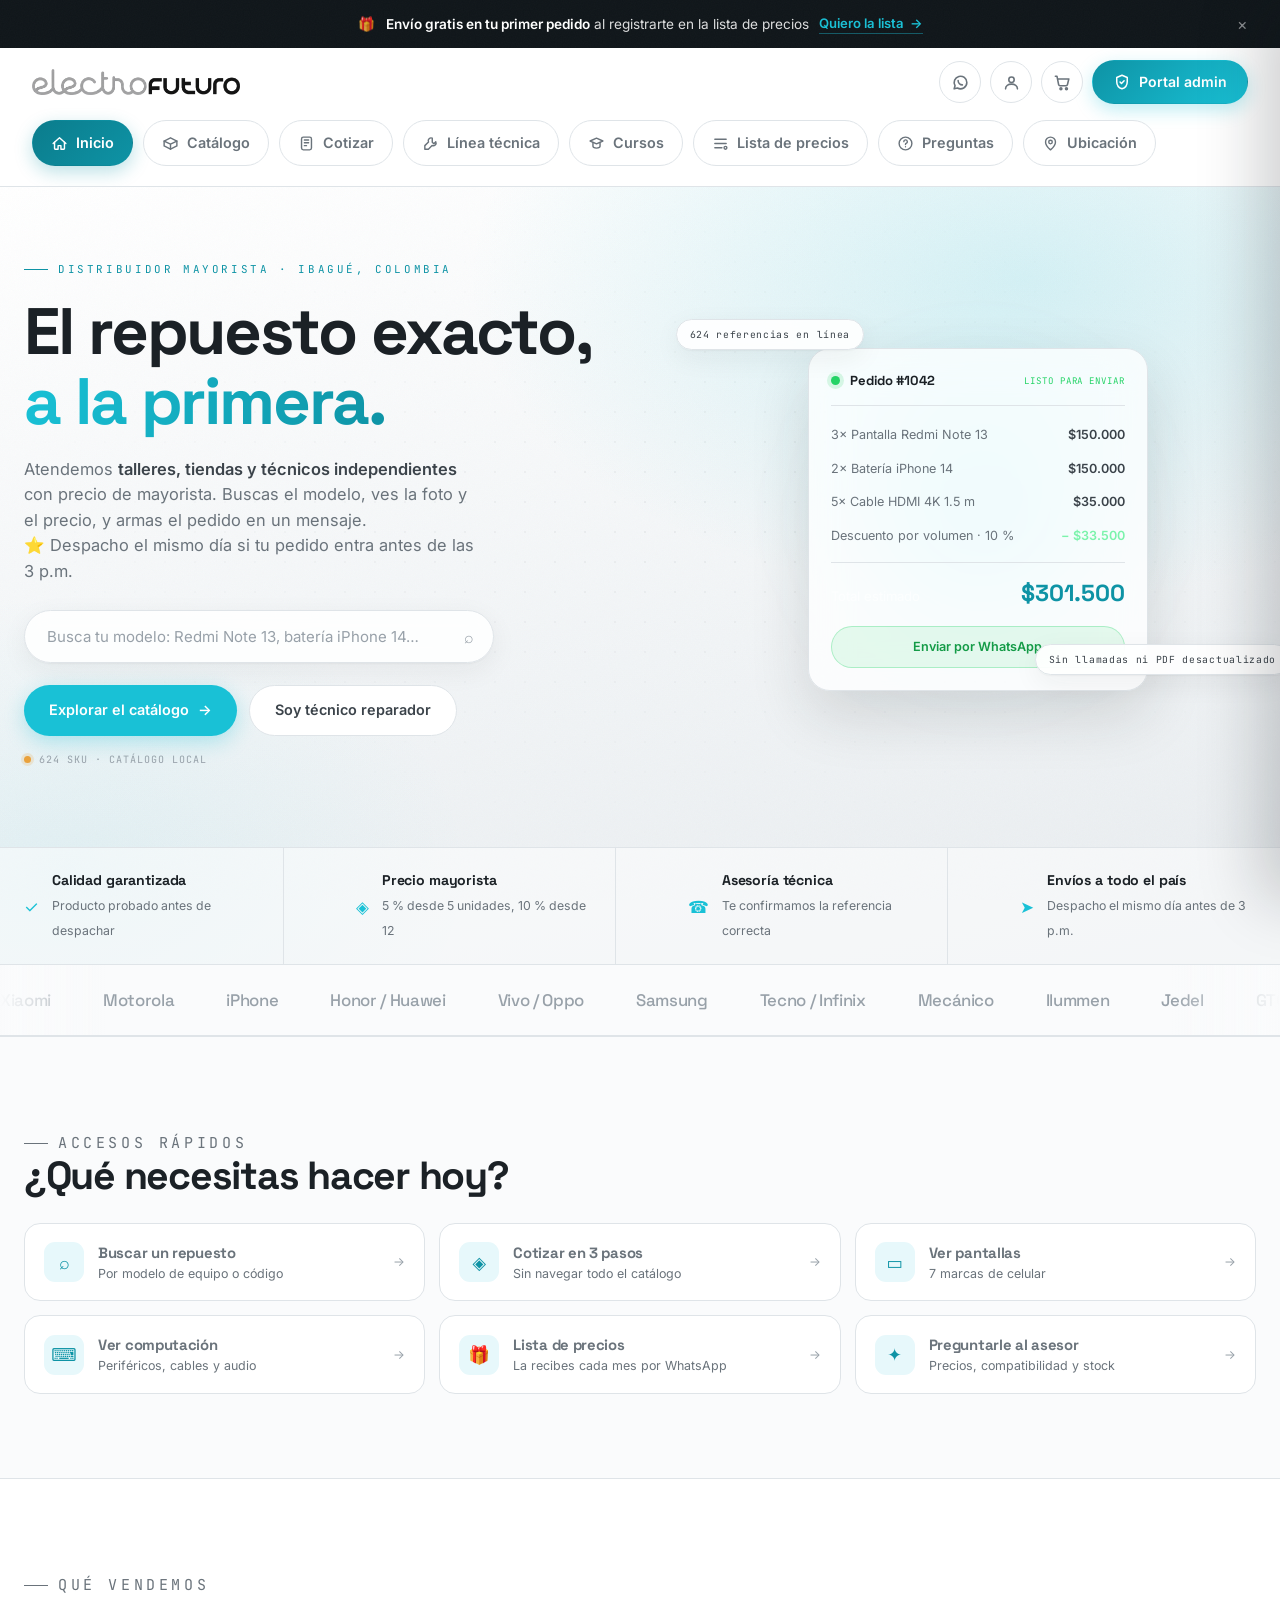
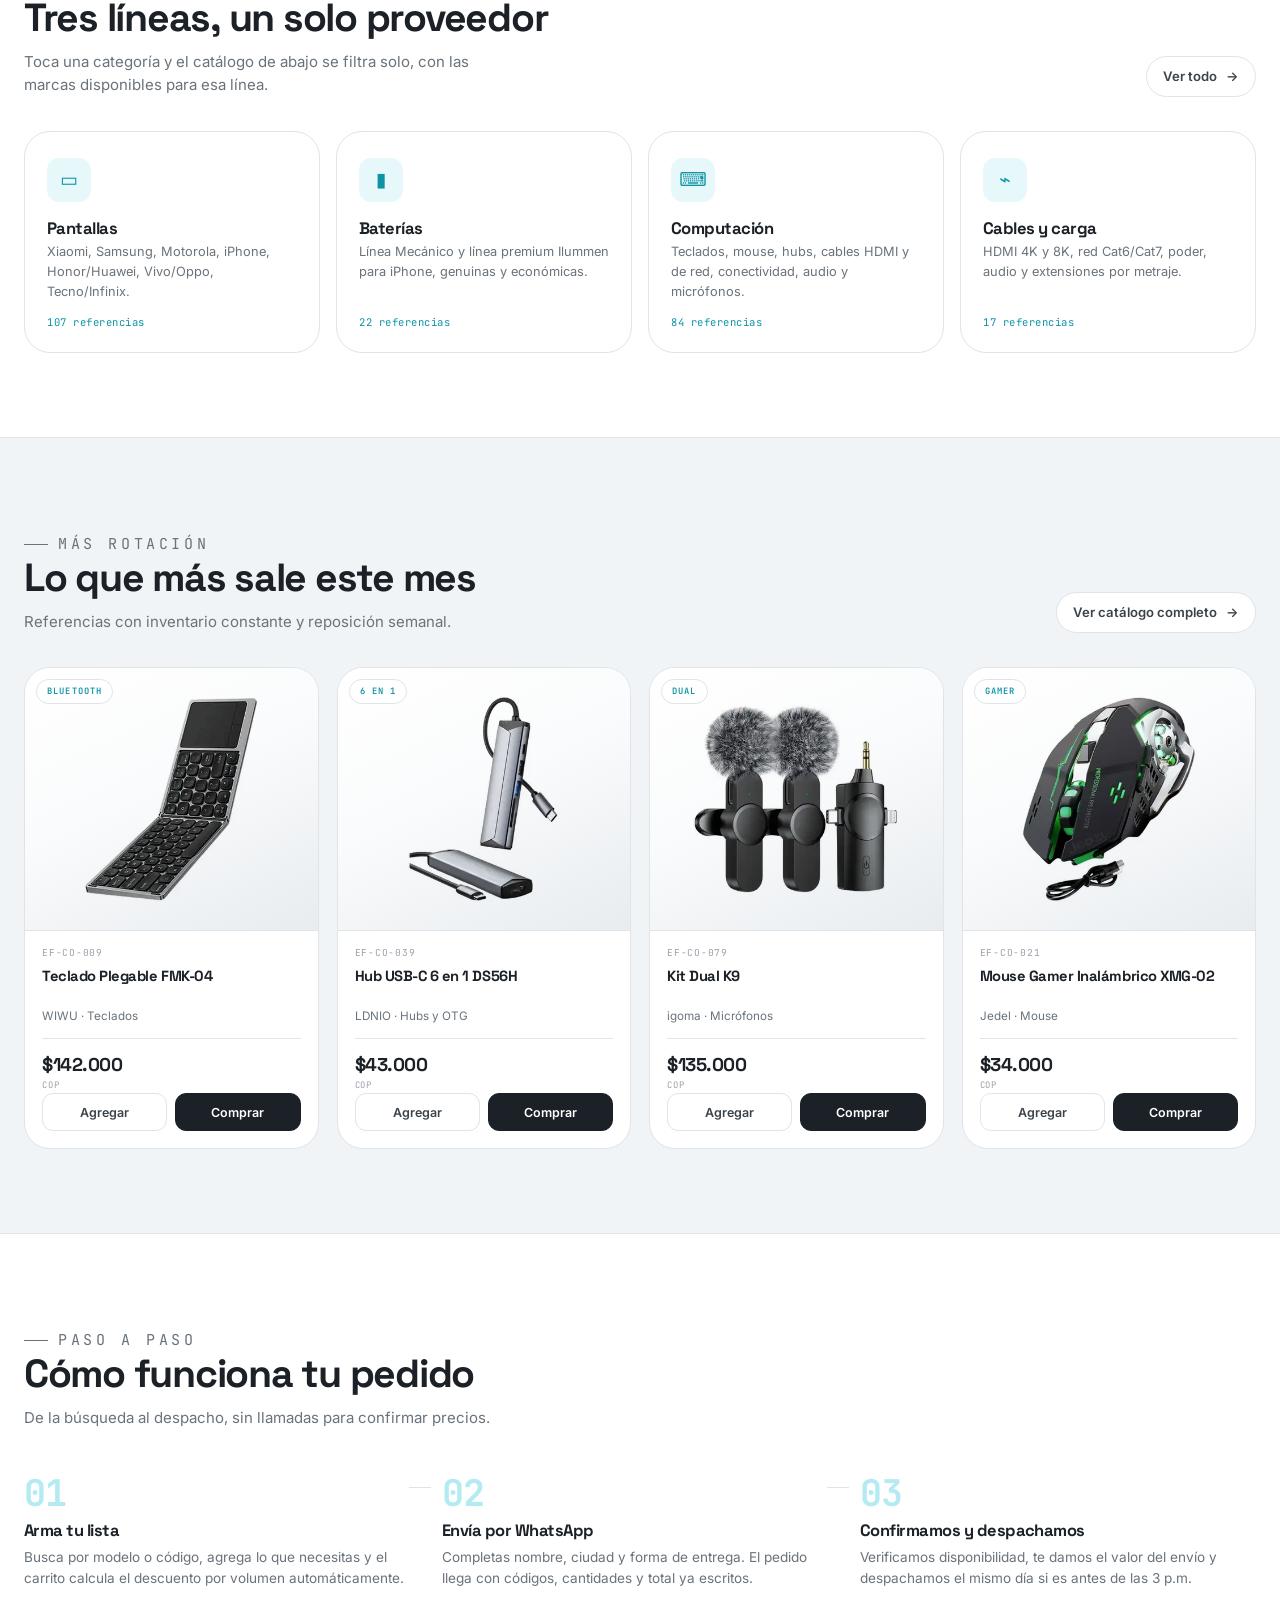
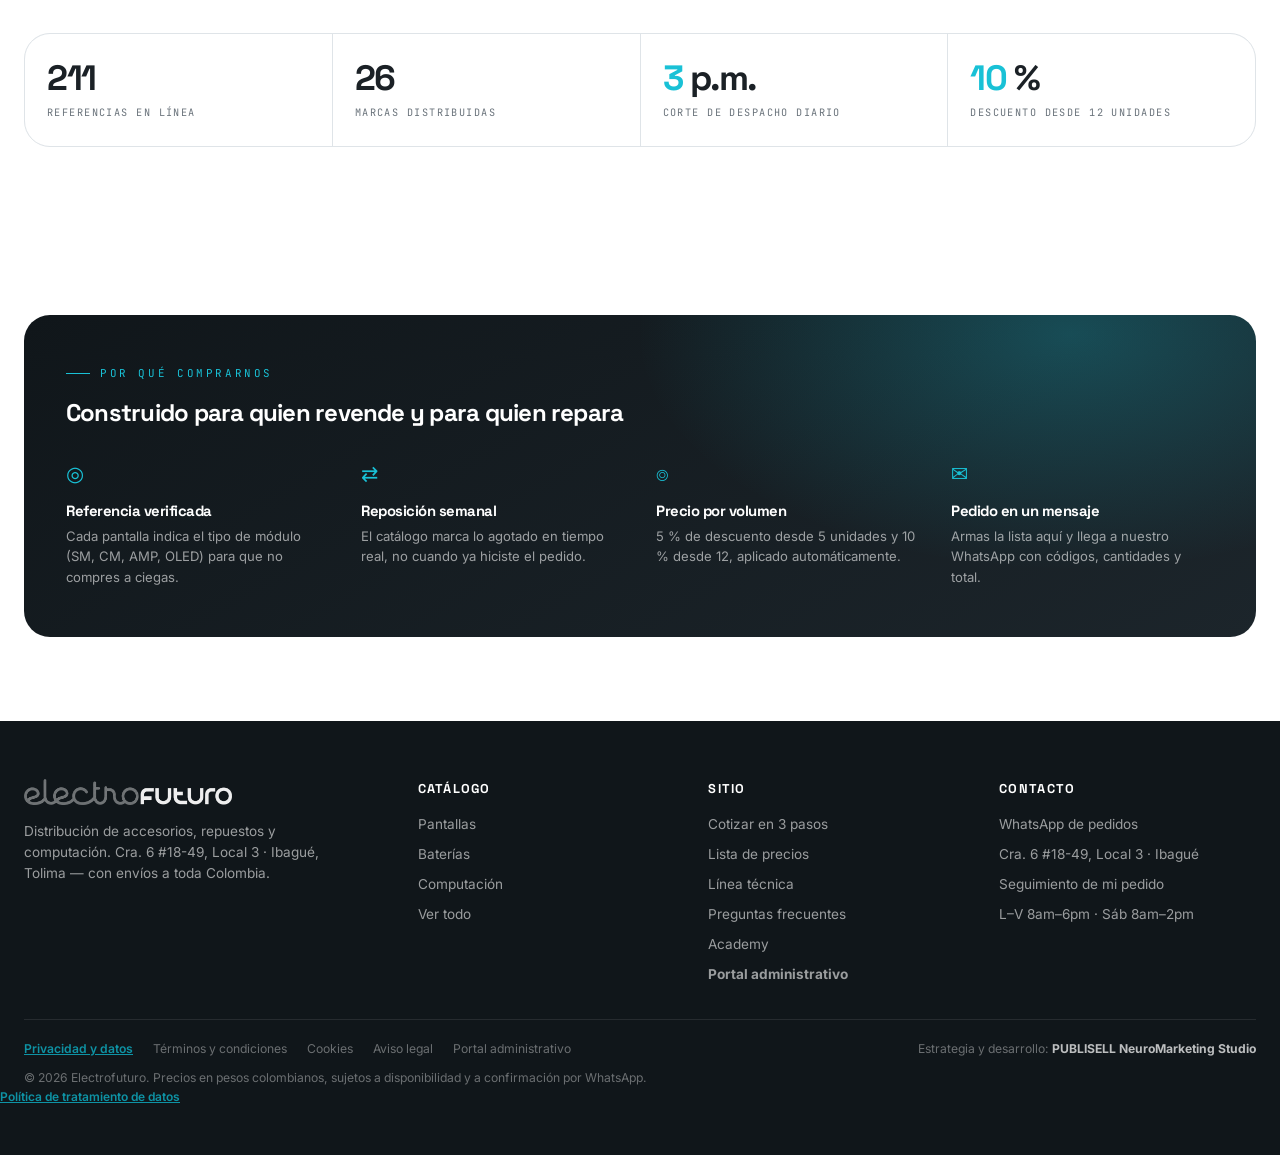
==== index.html @ 9e3d852f "Add files via upload" ====
<!--
  ELECTRO FUTURO — sitio web.
  Sube TODA la carpeta al repositorio, no solo este archivo.
  Configuración (WhatsApp, Supabase): assets/js/config.js
  Catálogo: assets/data/productos.json
-->
<!DOCTYPE html>
<html lang="es-CO">
<head>
<meta charset="UTF-8">
<meta name="viewport" content="width=device-width,initial-scale=1">
<title>Electrofuturo — Tecnología que conecta | Repuestos, accesorios y computación</title>
<meta name="description" content="Distribuidor mayorista de pantallas, baterías, accesorios y periféricos en Ibagué, Colombia. Consulta el catálogo por modelo de equipo y pide por WhatsApp.">
<meta name="theme-color" content="#04091C">
<meta property="og:title" content="Electrofuturo — Tecnología que conecta">
<meta property="og:description" content="Catálogo mayorista de pantallas, baterías y computación. Envíos a todo Colombia.">
<meta property="og:type" content="website">
<link rel="icon" href="data:image/svg+xml,<svg xmlns='http://www.w3.org/2000/svg' viewBox='0 0 100 100'><circle cx='50' cy='50' r='48' fill='%230B6EFF'/><path d='M56 14 30 56h16l-4 30 28-44H54z' fill='white'/></svg>">
<link rel="preconnect" href="https://fonts.googleapis.com">
<link rel="preconnect" href="https://fonts.gstatic.com" crossorigin>
<link href="https://fonts.googleapis.com/css2?family=Space+Grotesk:wght@500;700&family=Inter:wght@300;400;500;600&family=JetBrains+Mono:wght@400;500;700&display=swap" rel="stylesheet">
<link rel="stylesheet" href="assets/css/estilos.css?v=15">
<style>section[id],header[id]{scroll-margin-top:86px}</style>
<style>
.ef-tab{display:none}
.ef-tab.ef-tab--activa{display:block}
.ef-tab.ef-tab--activa .reveal{opacity:1!important;transform:none!important;transition:none!important}

</style>
</head>


<body>
<!-- ======================= BARRA DE ANUNCIO ======================= -->
<div class="anuncio" id="anuncio">
  <div class="wrap">
    <div class="centro-msj" style="grid-column:2">
      <span class="msj">🎁 <span><b>Envío gratis en tu primer pedido</b><span class="solo-desktop"> al registrarte en la lista de precios</span></span></span>
      <a href="#lista-precios">Quiero la lista <span class="fl">→</span></a>
    </div>
    <button class="cerrar" id="cerrar-anuncio" aria-label="Cerrar aviso">×</button>
  </div>
</div>
<!-- ======================= NAV ======================= -->
<nav class="nav" id="nav">
  <div class="nav-top">
    <a href="#top" class="logo" aria-label="Electrofuturo, inicio">
      <img src="assets/img/marca/logo-nav.webp" alt="Electrofuturo">
    </a>
    <div class="nav-acciones">
      <a class="nav-ic nav-wa" href="#" data-wa target="_blank" rel="noopener"
         aria-label="Escribir por WhatsApp" title="WhatsApp"><svg viewBox="0 0 24 24" width="19" height="19" fill="none" stroke="currentColor" stroke-width="2" stroke-linecap="round" stroke-linejoin="round"><path d="M20 12a8 8 0 0 1-11.9 7L4 20l1.1-3.9A8 8 0 1 1 20 12z"/><path d="M9 9.6c0 2.9 2.5 5.4 5.4 5.4"/></svg></a>
      <a class="nav-ic" href="cuenta.html" aria-label="Mi cuenta" title="Mi cuenta y seguimiento"><svg viewBox="0 0 24 24" width="19" height="19" fill="none" stroke="currentColor" stroke-width="2" stroke-linecap="round" stroke-linejoin="round"><circle cx="12" cy="8.5" r="3.4"/><path d="M4.5 20c0-3.6 3.4-6 7.5-6s7.5 2.4 7.5 6"/></svg></a>
      <button class="nav-ic btn-carrito" id="abrir-pedido" aria-label="Ver mi pedido" title="Mi pedido">
        <svg viewBox="0 0 24 24" width="19" height="19" fill="none" stroke="currentColor" stroke-width="2" stroke-linecap="round" stroke-linejoin="round"><path d="M3 4h2l2.1 10.6a1.8 1.8 0 0 0 1.8 1.4h7.6a1.8 1.8 0 0 0 1.8-1.5L20 7.5H6"/><circle cx="10" cy="20" r="1.2"/><circle cx="17" cy="20" r="1.2"/></svg>
        <span class="n" id="contador-pedido" style="display:none">0</span>
      </button>
      <a class="btn-admin" href="admin.html" title="Portal administrativo">
        <svg viewBox="0 0 24 24" width="18" height="18" fill="none" stroke="currentColor" stroke-width="2" stroke-linecap="round" stroke-linejoin="round"><path d="M12 3 5 6v5.6c0 4.3 3 8.2 7 9.4 4-1.2 7-5.1 7-9.4V6z"/><path d="m9.4 12 1.9 1.9 3.5-3.6"/></svg>
        <span>Portal admin</span>
      </a>
    </div>
  </div>
  <div class="nav-pills" id="nav-pills" role="tablist" aria-label="Secciones">
      <a class="pill-nav activa" href="#top" data-sec="inicio"><svg viewBox="0 0 24 24" width="18" height="18" fill="none" stroke="currentColor" stroke-width="2" stroke-linecap="round" stroke-linejoin="round"><path d="M3 12l9-8 9 8"/><path d="M5 10v9a1 1 0 001 1h4v-5h4v5h4a1 1 0 001-1v-9"/></svg><span>Inicio</span></a>
      <a class="pill-nav" href="#catalogo" data-sec="catalogo"><svg viewBox="0 0 24 24" width="18" height="18" fill="none" stroke="currentColor" stroke-width="2" stroke-linecap="round" stroke-linejoin="round"><path d="M3 8.5 12 4l9 4.5v7L12 20l-9-4.5z"/><path d="M3 8.5 12 13l9-4.5M12 13v7"/></svg><span>Catálogo</span></a>
      <a class="pill-nav" href="#cotizador" data-sec="cotizador"><svg viewBox="0 0 24 24" width="18" height="18" fill="none" stroke="currentColor" stroke-width="2" stroke-linecap="round" stroke-linejoin="round"><rect x="5" y="3" width="14" height="18" rx="2.5"/><path d="M9 7h6M9 11h6M9 15h3"/></svg><span>Cotizar</span></a>
      <a class="pill-nav" href="#tecnica" data-sec="tecnica"><svg viewBox="0 0 24 24" width="18" height="18" fill="none" stroke="currentColor" stroke-width="2" stroke-linecap="round" stroke-linejoin="round"><path d="M14.5 4.5a4 4 0 0 0-5.3 5.3L4 15v5h5l5.2-5.2a4 4 0 0 0 5.3-5.3l-2.8 2.8-2.2-2.2z"/></svg><span>Línea técnica</span></a>
      <a class="pill-nav" href="#academy" data-sec="academy"><svg viewBox="0 0 24 24" width="18" height="18" fill="none" stroke="currentColor" stroke-width="2" stroke-linecap="round" stroke-linejoin="round"><path d="M3 8.5 12 4.5l9 4-9 4z"/><path d="M7 11v5c0 1.4 2.2 2.5 5 2.5s5-1.1 5-2.5v-5"/></svg><span>Cursos</span></a>
      <a class="pill-nav" href="#lista-precios" data-sec="lista-precios"><svg viewBox="0 0 24 24" width="18" height="18" fill="none" stroke="currentColor" stroke-width="2" stroke-linecap="round" stroke-linejoin="round"><path d="M4 6h16M4 12h16M4 18h10"/><circle cx="19" cy="18" r="2"/></svg><span>Lista de precios</span></a>
      <a class="pill-nav" href="#preguntas" data-sec="preguntas"><svg viewBox="0 0 24 24" width="18" height="18" fill="none" stroke="currentColor" stroke-width="2" stroke-linecap="round" stroke-linejoin="round"><circle cx="12" cy="12" r="9"/><path d="M9.6 9.4a2.5 2.5 0 1 1 3.3 2.4c-.6.2-.9.7-.9 1.3v.4"/><circle cx="12" cy="16.6" r=".9" fill="currentColor" stroke="none"/></svg><span>Preguntas</span></a>
      <a class="pill-nav" href="#ubicacion" data-sec="ubicacion"><svg viewBox="0 0 24 24" width="18" height="18" fill="none" stroke="currentColor" stroke-width="2" stroke-linecap="round" stroke-linejoin="round"><path d="M12 21s7-5.5 7-11a7 7 0 1 0-14 0c0 5.5 7 11 7 11z"/><circle cx="12" cy="10" r="2.5"/></svg><span>Ubicación</span></a>
  </div>
  <div class="nav-puntos" id="nav-puntos" aria-hidden="true">
      <span class="punto" data-punto="catalogo"></span>
      <span class="punto" data-punto="cotizador"></span>
      <span class="punto" data-punto="tecnica"></span>
      <span class="punto" data-punto="academy"></span>
      <span class="punto" data-punto="lista-precios"></span>
      <span class="punto" data-punto="preguntas"></span>
      <span class="punto" data-punto="ubicacion"></span>
  </div>
</nav>
<!-- ======================= HERO ======================= -->
<div class="ef-tab ef-tab--activa" data-tab="inicio">
<header class="hero" id="top">
  <div class="wrap">
    <div>
      <p class="eyebrow">Distribuidor mayorista · Ibagué, Colombia</p>
      <h1>El repuesto exacto,<br><span class="cian">a la primera.</span></h1>
      <p class="lead">
        Atendemos <b>talleres, tiendas y técnicos independientes</b> con precio de mayorista.
        Buscas el modelo, ves la foto y el precio, y armas el pedido en un mensaje.<br>
        ⭐ Despacho el mismo día si tu pedido entra antes de las 3 p.m.
      </p>
      <div class="hero-buscar">
        <input type="search" id="buscar-hero" placeholder="Busca tu modelo: Redmi Note 13, batería iPhone 14…"
               aria-label="Buscar en el catálogo">
        <span class="ic">⌕</span>
      </div>
      <div class="hero-cta" style="margin-top:22px">
        <a href="#catalogo" class="btn btn-primario">Explorar el catálogo <span class="fl">→</span></a>
        <a href="#tecnica" class="btn btn-linea">Soy técnico reparador</a>
      </div>
      <p class="estado-datos" id="estado-datos"><span class="punto"></span>Cargando catálogo…</p>
    </div>
    <div class="arco">
      <span class="mockup-etiqueta e1"><span id="total-sku">213</span> referencias en línea</span>
      <span class="mockup-etiqueta e2">Sin llamadas ni PDF desactualizado</span>
      <div class="mockup" aria-hidden="true">
        <div class="mockup-head">
          <span class="pt"></span>
          <b>Pedido #1042</b>
          <span class="estado">Listo para enviar</span>
        </div>
        <div class="mockup-fila"><span>3× Pantalla Redmi Note 13</span><b>$150.000</b></div>
        <div class="mockup-fila"><span>2× Batería iPhone 14</span><b>$150.000</b></div>
        <div class="mockup-fila"><span>5× Cable HDMI 4K 1.5 m</span><b>$35.000</b></div>
        <div class="mockup-fila"><span>Descuento por volumen · 10 %</span><b style="color:#7CF3AC">− $33.500</b></div>
        <div class="mockup-total"><span style="color:rgba(255,255,255,.6);font-size:.82rem">Total estimado</span><span class="v">$301.500</span></div>
        <div class="mockup-wa">Enviar por WhatsApp</div>
      </div>
    </div>
  </div>
  <div class="franja">
    <div class="wrap">
      <div class="franja-item"><span class="ic">✓</span><div><b>Calidad garantizada</b><span>Producto probado antes de despachar</span></div></div>
      <div class="franja-item"><span class="ic">◈</span><div><b>Precio mayorista</b><span>5 % desde 5 unidades, 10 % desde 12</span></div></div>
      <div class="franja-item"><span class="ic">☎</span><div><b>Asesoría técnica</b><span>Te confirmamos la referencia correcta</span></div></div>
      <div class="franja-item"><span class="ic">➤</span><div><b>Envíos a todo el país</b><span>Despacho el mismo día antes de 3 p.m.</span></div></div>
    </div>
  </div>
</header>
<!-- ======================= CINTA DE MARCAS ======================= -->
<div class="marcas" aria-label="Marcas que distribuimos">
  <div class="marcas-pista" id="marcas-pista"></div>
</div>
<!-- ======================= ACCESOS RÁPIDOS ======================= -->
<section class="seccion nieve">
  <div class="wrap">
    <div class="seccion-head reveal" style="margin-bottom:26px">
      <div>
        <p class="eyebrow">Accesos rápidos</p>
        <h2>¿Qué necesitas hacer hoy?</h2>
      </div>
    </div>
    <div class="accesos reveal">
      <button class="acceso" data-ir-q="">
        <span class="ic">⌕</span>
        <span><b>Buscar un repuesto</b><span>Por modelo de equipo o código</span></span>
        <span class="fl">→</span>
      </button>
      <a class="acceso" href="#cotizador">
        <span class="ic">◈</span>
        <span><b>Cotizar en 3 pasos</b><span>Sin navegar todo el catálogo</span></span>
        <span class="fl">→</span>
      </a>
      <button class="acceso" data-ir-cat="Pantallas">
        <span class="ic">▭</span>
        <span><b>Ver pantallas</b><span>7 marcas de celular</span></span>
        <span class="fl">→</span>
      </button>
      <button class="acceso" data-ir-cat="Computación">
        <span class="ic">⌨</span>
        <span><b>Ver computación</b><span>Periféricos, cables y audio</span></span>
        <span class="fl">→</span>
      </button>
      <a class="acceso" href="#lista-precios">
        <span class="ic">🎁</span>
        <span><b>Lista de precios</b><span>La recibes cada mes por WhatsApp</span></span>
        <span class="fl">→</span>
      </a>
      <button class="acceso" data-abrir-ia>
        <span class="ic">✦</span>
        <span><b>Preguntarle al asesor</b><span>Precios, compatibilidad y stock</span></span>
        <span class="fl">→</span>
      </button>
    </div>
  </div>
</section>
<!-- ======================= CATEGORÍAS ======================= -->
<section class="seccion" id="categorias">
  <div class="wrap">
    <div class="seccion-head reveal">
      <div>
        <p class="eyebrow">Qué vendemos</p>
        <h2>Tres líneas, un solo proveedor</h2>
        <p>Toca una categoría y el catálogo de abajo se filtra solo, con las marcas disponibles para esa línea.</p>
      </div>
      <button class="btn btn-linea btn-sm" data-ir-q="">Ver todo <span class="fl">→</span></button>
    </div>
    <div class="cats reveal">
      <button class="cat" data-ir-cat="Pantallas">
        <div><span class="ic">▭</span><h3>Pantallas</h3><p>Xiaomi, Samsung, Motorola, iPhone, Honor/Huawei, Vivo/Oppo, Tecno/Infinix.</p></div>
        <span class="cuenta" data-conteo="Pantallas">—</span>
      </button>
      <button class="cat" data-ir-cat="Baterías">
        <div><span class="ic">▮</span><h3>Baterías</h3><p>Línea Mecánico y línea premium Ilummen para iPhone, genuinas y económicas.</p></div>
        <span class="cuenta" data-conteo="Baterías">—</span>
      </button>
      <button class="cat" data-ir-cat="Computación">
        <div><span class="ic">⌨</span><h3>Computación</h3><p>Teclados, mouse, hubs, cables HDMI y de red, conectividad, audio y micrófonos.</p></div>
        <span class="cuenta" data-conteo="Computación">—</span>
      </button>
      <button class="cat" data-ir-sub="Cables">
        <div><span class="ic">⌁</span><h3>Cables y carga</h3><p>HDMI 4K y 8K, red Cat6/Cat7, poder, audio y extensiones por metraje.</p></div>
        <span class="cuenta" data-conteo="Cables">—</span>
      </button>
    </div>
  </div>
</section>
<!-- ======================= DESTACADOS ======================= -->
<section class="seccion gris">
  <div class="wrap">
    <div class="seccion-head reveal">
      <div>
        <p class="eyebrow">Más rotación</p>
        <h2>Lo que más sale este mes</h2>
        <p>Referencias con inventario constante y reposición semanal.</p>
      </div>
      <button class="btn btn-linea btn-sm" data-ir-q="">Ver catálogo completo <span class="fl">→</span></button>
    </div>
    <div class="grid-prod reveal" id="destacados"></div>
  </div>
</section>
</div><!-- /ef-tab inicio-0 -->
<div class="ef-tab" data-tab="catalogo">
<!-- ======================= CATÁLOGO ======================= -->
<section class="cat-header" id="catalogo">
  <div class="wrap">
    <p class="eyebrow">Catálogo en línea</p>
    <h2>Busca por modelo, no por catálogo</h2>
    <p>Escribe el equipo que estás reparando o el accesorio que necesitas. Lo marcado como agotado es porque hoy no lo tenemos.</p>
    <div class="buscador">
      <input type="search" id="buscar" placeholder="Ej.: Redmi Note 13, batería iPhone 14, HDMI 4K, EF-CO-045" aria-label="Buscar productos">
    </div>
  </div>
</section>
<div class="wrap">
  <div class="catalogo-body">
    <aside class="filtros" id="filtros">
      <div class="filtro-bloque">
        <h4>Categoría</h4>
        <div id="f-categorias"></div>
      </div>
      <div class="filtro-bloque">
        <h4>Tipo de producto</h4>
        <div id="f-subcategorias"></div>
      </div>
      <div class="filtro-bloque">
        <h4>Marca</h4>
        <div id="f-marcas"></div>
      </div>
      <div class="filtro-bloque">
        <h4>Disponibilidad</h4>
        <label class="filtro-op"><input type="checkbox" id="f-disponibles"><span>Solo disponibles</span></label>
      </div>
      <button class="filtros-limpiar" id="limpiar-filtros">Limpiar filtros</button>
    </aside>
    <section>
      <div class="resultados-bar">
        <span class="conteo" id="conteo">—</span>
        <div style="display:flex;gap:10px;align-items:center">
          <button class="btn btn-linea btn-sm toggle-filtros" id="toggle-filtros">Filtros</button>
          <select id="orden" aria-label="Ordenar resultados">
            <option value="relevancia">Orden por defecto</option>
            <option value="precio-asc">Precio: menor a mayor</option>
            <option value="precio-desc">Precio: mayor a menor</option>
            <option value="nombre">Nombre A–Z</option>
          </select>
        </div>
      </div>
      <div class="chips" id="chips"></div>
      <div class="grid-catalogo" id="grid-catalogo"></div>
    </section>
  </div>
</div>
</div><!-- /ef-tab catalogo-1 -->
<div class="ef-tab" data-tab="cotizador">
<!-- ======================= COTIZADOR ======================= -->
<section class="seccion gris" id="cotizador">
  <div class="wrap">
    <div class="seccion-head centro reveal">
      <div>
        <p class="eyebrow">Cotización rápida</p>
        <h2>Consulta un precio en 3 pasos</h2>
        <p>Si ya sabes qué necesitas y no quieres recorrer el catálogo, dinos qué buscas.
           Al final te abrimos WhatsApp con la consulta ya escrita: solo la envías.</p>
      </div>
    </div>
    <div class="cotizador reveal">
      <div class="cot-progreso" id="cot-progreso">Paso 1 de 3</div>
      <div class="cot-barra"><i id="cot-barra" style="width:33%"></i></div>
      <div class="cot-paso activo">
        <h3>¿Qué estás buscando?</h3>
        <p class="guia">👇 Toca una línea para continuar.</p>
        <div class="cot-ops" id="cot-ops-1"></div>
      </div>
      <div class="cot-paso">
        <h3>Precisa el tipo</h3>
        <p class="guia">👇 Selecciona la opción que más se acerque.</p>
        <div class="cot-ops" id="cot-ops-2"></div>
      </div>
      <div class="cot-paso">
        <h3>Tu consulta está lista ✅</h3>
        <p class="guia">Agrega el modelo exacto si lo tienes y te confirmamos precio y disponibilidad.</p>
        <div class="cot-resumen" id="cot-resumen"></div>
        <div class="campo">
          <label for="cot-detalle">Modelo o referencia (opcional)</label>
          <input id="cot-detalle" placeholder="Ej.: Redmi Note 13 5G, o el código EF-PT-018">
        </div>
        <div class="cot-aviso">
          <span style="font-size:1.1rem">💬</span>
          <div><b>Por qué no publicamos un valor fijo aquí</b>
          El precio de una pantalla cambia según el submodelo y el tipo de módulo. Al tocar el botón
          te abrimos WhatsApp con <b style="display:inline">toda esta información ya escrita</b> — solo envías
          y te confirmamos el valor exacto al momento.</div>
        </div>
      </div>
      <div class="cot-nav">
        <button class="atras" id="cot-atras" style="visibility:hidden">← Atrás</button>
        <button class="btn btn-primario" id="cot-siguiente" style="margin-left:auto">Continuar <span class="fl">→</span></button>
      </div>
      <div class="cot-sellos">
        <span>✅ Sin costos ocultos</span><span>✅ Respuesta inmediata</span><span>✅ Sin compromiso</span>
      </div>
    </div>
  </div>
</section>
</div><!-- /ef-tab cotizador-2 -->
<div class="ef-tab ef-tab--activa" data-tab="inicio">
<!-- ======================= PROCESO ======================= -->
<section class="seccion">
  <div class="wrap">
    <div class="seccion-head reveal">
      <div>
        <p class="eyebrow">Paso a paso</p>
        <h2>Cómo funciona tu pedido</h2>
        <p>De la búsqueda al despacho, sin llamadas para confirmar precios.</p>
      </div>
    </div>
    <div class="proceso reveal">
      <div class="p">
        <div class="n">01</div>
        <h4>Arma tu lista</h4>
        <p>Busca por modelo o código, agrega lo que necesitas y el carrito calcula el descuento por volumen automáticamente.</p>
      </div>
      <div class="p">
        <div class="n">02</div>
        <h4>Envía por WhatsApp</h4>
        <p>Completas nombre, ciudad y forma de entrega. El pedido llega con códigos, cantidades y total ya escritos.</p>
      </div>
      <div class="p">
        <div class="n">03</div>
        <h4>Confirmamos y despachamos</h4>
        <p>Verificamos disponibilidad, te damos el valor del envío y despachamos el mismo día si es antes de las 3 p.m.</p>
      </div>
    </div>
    <div class="cifras reveal" style="margin-top:44px">
      <div class="c">
        <div class="n" data-contar="213">0</div>
        <div class="e">Referencias en línea</div>
      </div>
      <div class="c">
        <div class="n" data-contar="26">0</div>
        <div class="e">Marcas distribuidas</div>
      </div>
      <div class="c">
        <div class="n"><em>3</em> p.m.</div>
        <div class="e">Corte de despacho diario</div>
      </div>
      <div class="c">
        <div class="n"><em>10</em> %</div>
        <div class="e">Descuento desde 12 unidades</div>
      </div>
    </div>
  </div>
</section>
<!-- ======================= DIFERENCIALES ======================= -->
<section class="seccion">
  <div class="wrap">
    <div class="panel reveal">
      <p class="eyebrow claro">Por qué comprarnos</p>
      <h2>Construido para quien revende y para quien repara</h2>
      <div class="panel-grid">
        <div class="it"><div class="ic">◎</div><h4>Referencia verificada</h4><p>Cada pantalla indica el tipo de módulo (SM, CM, AMP, OLED) para que no compres a ciegas.</p></div>
        <div class="it"><div class="ic">⇄</div><h4>Reposición semanal</h4><p>El catálogo marca lo agotado en tiempo real, no cuando ya hiciste el pedido.</p></div>
        <div class="it"><div class="ic">⌾</div><h4>Precio por volumen</h4><p>5 % de descuento desde 5 unidades y 10 % desde 12, aplicado automáticamente.</p></div>
        <div class="it"><div class="ic">✉</div><h4>Pedido en un mensaje</h4><p>Armas la lista aquí y llega a nuestro WhatsApp con códigos, cantidades y total.</p></div>
      </div>
    </div>
  </div>
</section>
</div><!-- /ef-tab inicio-3 -->
<div class="ef-tab" data-tab="tecnica">
<!-- ======================= LÍNEA TÉCNICA ======================= -->
<section class="seccion gris" id="tecnica">
  <div class="wrap">
    <div class="tecnica reveal">
      <div>
        <p class="eyebrow">Línea técnica · Mayorista</p>
        <h2>Repuestos para taller de celulares</h2>
        <p style="color:var(--gris);margin-top:14px">
          Pantallas y baterías bajo nuestras marcas <b>Mecánico</b> e <b>Ilummen</b>.
          Es una línea aparte del catálogo de consumo: precios por referencia de equipo
          y despacho pensado para técnicos que reponen inventario cada semana.
        </p>
        <ul>
          <li>129 referencias entre pantallas y baterías</li>
          <li>Módulos SM, CM, INCELL, OLED y AMOLED según el equipo</li>
          <li>Ilummen: batería Li-Ion genuina con protección contra sobrecargas</li>
        </ul>
        <button class="btn btn-primario" data-ir-cat="Pantallas">Ver línea técnica <span class="fl">→</span></button>
      </div>
      <div class="tabla-marcas">
        <button data-ir-sub="Xiaomi"><span>Xiaomi</span><b>19</b></button>
        <button data-ir-sub="Samsung"><span>Samsung</span><b>26</b></button>
        <button data-ir-sub="Motorola"><span>Motorola</span><b>17</b></button>
        <button data-ir-sub="Honor / Huawei"><span>Honor / Huawei</span><b>20</b></button>
        <button data-ir-sub="iPhone"><span>iPhone</span><b>24</b></button>
        <button data-ir-sub="Vivo / Oppo"><span>Vivo / Oppo</span><b>9</b></button>
        <button data-ir-sub="Tecno / Infinix"><span>Tecno / Infinix</span><b>7</b></button>
        <button data-ir-sub="iPhone Premium"><span>Baterías Ilummen</span><b>7</b></button>
      </div>
    </div>
  </div>
</section>
</div><!-- /ef-tab tecnica-4 -->
<div class="ef-tab" data-tab="academy">
<!-- ======================= ACADEMY ======================= -->
<section class="seccion nieve" id="academy">
  <div class="wrap">
    <div class="efa-head reveal">
      <img src="assets/img/marca/logo-academy.webp" alt="Electrofuturo Academy">
      <h2>Formación técnica en el taller</h2>
      <p>Cursos <strong>presenciales</strong> dictados por la <strong>Fundación PubliFuturo Colombia</strong>,
         con práctica sobre los <strong>equipos, repuestos y casos reales</strong> de Electro Futuro.
         Certificado con <strong>código verificable</strong>.</p>
    </div>
    <div class="efa-grid reveal" id="efa-grid"></div>
    <div class="efa-benef reveal">
      <div><h5>Tarifas preferenciales</h5><p>Descuento en repuestos, accesorios y servicio técnico mientras seas estudiante.</p></div>
      <div><h5>Prioridad en prácticas</h5><p>Primero en la fila para prácticas y vinculación laboral en el taller.</p></div>
      <div><h5>Precio de mayorista</h5><p>Acceso al catálogo mayorista para que arranques tu propio negocio.</p></div>
    </div>
    <div class="efa-aviso reveal">
      <b>Cómo se obtiene el certificado:</b> mínimo <b>80 % de asistencia</b>, <b>100 % del pénsum</b>
      cursado y estar <b>a paz y salvo</b>. Se emite con un código único que cualquier empleador
      valida en línea.<br><br>
      <b>Quién dicta y quién repara:</b> PubliFuturo <b>forma técnicos</b>; la reparación de equipos
      la presta <b>Electro Futuro</b> en su taller.
    </div>
  </div>
</section>

</div><!-- /ef-tab academy-5 -->
<div class="ef-tab" data-tab="lista-precios">
<!-- ======================= LISTA DE PRECIOS (LEAD) ======================= -->
<section class="seccion gris" id="lista-precios">
  <div class="wrap">
    <div class="lead-cap reveal">
      <div class="lead-txt">
        <span class="regalo">🎁 Envío gratis en tu primer pedido</span>
        <h3>Recibe la lista de precios mayorista cada mes</h3>
        <p>Te la mandamos por WhatsApp con los cambios marcados, para que no cotices sobre precios viejos.
           Además te avisamos cuando vuelve a entrar lo que estaba agotado.</p>
        <ul>
          <li>Lista actualizada el primer día de cada mes</li>
          <li>Aviso de reingreso de referencias agotadas</li>
          <li>Acceso anticipado a los precios de temporada</li>
        </ul>
      </div>
      <div class="lead-form">
        <div id="lead-campos">
          <h4>Regístrate en 20 segundos</h4>
          <div class="campo">
            <label for="l-nombre">Nombre o negocio</label>
            <input id="l-nombre" autocomplete="name" placeholder="Ej.: Taller Móvil Center">
          </div>
          <div class="campo">
            <label for="l-telefono">WhatsApp</label>
            <input id="l-telefono" type="tel" autocomplete="tel" placeholder="300 000 0000">
          </div>
          <div class="campo">
            <label for="l-perfil">¿Qué haces?</label>
            <select id="l-perfil">
              <option>Técnico reparador de celulares</option>
              <option>Tienda de accesorios</option>
              <option>Distribuidor</option>
              <option>Compro para uso propio</option>
            </select>
          </div>
          <button class="btn btn-primario btn-bloque" id="lead-enviar">Quiero la lista <span class="fl">→</span></button>
          <p class="pedido-nota" style="margin-top:12px">Solo te escribimos por la lista. Puedes salirte cuando quieras.</p>
        </div>
        <div class="lead-ok" id="lead-ok">
          <div class="tick">✓</div>
          <h4>Ya casi</h4>
          <p>Confirma por WhatsApp y te agregamos a la lista del mes. Ahí mismo te activamos el envío gratis de tu primer pedido.</p>
          <a class="btn btn-wa btn-bloque" id="lead-wa" href="#" target="_blank" rel="noopener">Confirmar por WhatsApp</a>
        </div>
      </div>
    </div>
  </div>
</section>
</div><!-- /ef-tab lista-precios-6 -->
<div class="ef-tab" data-tab="preguntas">
<!-- ======================= PREGUNTAS ======================= -->
<section class="seccion" id="preguntas">
  <div class="wrap">
    <div class="seccion-head centro reveal">
      <div>
        <p class="eyebrow">Preguntas frecuentes</p>
        <h2>Lo que más nos preguntan</h2>
      </div>
    </div>
    <div class="faq reveal">
      <details class="faq-item">
        <summary>¿Tienen pedido mínimo?</summary>
        <div class="cuerpo">No. Puedes pedir una sola unidad. El descuento por volumen arranca en 5 unidades (5 %) y sube a 10 % desde 12 unidades del pedido completo, no de la misma referencia.</div>
      </details>
      <details class="faq-item">
        <summary>¿Cómo sé cuál pantalla sirve para el equipo que estoy reparando?</summary>
        <div class="cuerpo">Cada referencia indica el tipo de módulo: SM (sin marco), CM (con marco), ASS (ensamble), INCELL, OLED o AMOLED. Si el submodelo tiene variantes, escríbenos antes de pedir con el IMEI o la referencia interna del equipo y te confirmamos cuál corresponde. Preferimos gastar dos minutos en verificar que despacharte una pantalla que no encaja.</div>
      </details>
      <details class="faq-item">
        <summary>¿Cuánto vale el envío y cuánto se demora?</summary>
        <div class="cuerpo">Depende de la ciudad y el peso; te lo confirmamos por WhatsApp junto con el pedido. Despachamos el mismo día si el pedido entra antes de las 3 p.m. de lunes a sábado. A ciudades principales suele llegar entre 1 y 2 días hábiles.</div>
      </details>
      <details class="faq-item">
        <summary>¿Qué garantía tienen los repuestos?</summary>
        <div class="cuerpo">Las pantallas y baterías se prueban antes de despachar. Si una llega con falla de fábrica, la cambiamos. La garantía no cubre daño por instalación, golpe o humedad posterior a la entrega, así que revisa el módulo antes de montarlo.</div>
      </details>
      <details class="faq-item">
        <summary>¿Los precios de la web están actualizados?</summary>
        <div class="cuerpo">Sí. El catálogo se actualiza directamente sobre la base de datos, no sobre un PDF. Lo que aparece marcado como agotado es porque hoy no lo tenemos en bodega. Aun así confirmamos disponibilidad al recibir el pedido, porque el inventario se mueve durante el día.</div>
      </details>
      <details class="faq-item">
        <summary>¿Puedo pagar contra entrega?</summary>
        <div class="cuerpo">Para clientes nuevos trabajamos con pago anticipado por transferencia. Cuando ya hay historial de pedidos podemos manejar contra entrega o plazo, según el volumen. Lo conversamos por WhatsApp.</div>
      </details>
      <details class="faq-item">
        <summary>¿Venden al público o solo a mayoristas?</summary>
        <div class="cuerpo">Vendemos a ambos. El precio publicado es el mismo; lo que cambia es el descuento por volumen, que aplica automáticamente según las unidades del pedido.</div>
      </details>
    </div>
    <div class="faq-cta reveal">
      <h4>¿No encontraste tu respuesta? 🤔</h4>
      <p>Escríbenos y te resolvemos al instante, o pregúntale a nuestro asesor.</p>
      <div class="bts">
        <a class="btn btn-wa" href="#" data-wa target="_blank" rel="noopener">Escribir por WhatsApp</a>
        <button class="btn btn-linea" data-abrir-ia>Preguntar al asesor <span class="fl">→</span></button>
      </div>
    </div>
  </div>
</section>
</div><!-- /ef-tab preguntas-7 -->
<div class="ef-tab" data-tab="ubicacion">
<!-- ======================= UBICACIÓN ======================= -->
<section class="seccion gris" id="ubicacion">
  <div class="wrap">
    <div class="seccion-head reveal">
      <div>
        <p class="eyebrow">Ubicación y contacto</p>
        <h2>Visítanos en Ibagué</h2>
        <p>Puedes recoger tu pedido en tienda o pedir despacho a cualquier ciudad del país.</p>
      </div>
    </div>
    <div class="ubicacion reveal">
      <div class="ubic-datos">
        <div class="ubic-card">
          <h5>Pedidos y asesoría</h5>
          <div class="dato">313 413 5751</div>
          <p>Te confirmamos disponibilidad y valor de envío al momento.</p>
          <a class="enl" href="#" data-wa target="_blank" rel="noopener">Escribir por WhatsApp →</a>
        </div>
        <div class="ubic-card">
          <h5>Horario de atención</h5>
          <div class="dato" style="font-size:.98rem">Lunes a viernes · 8 a.m. – 6 p.m.</div>
          <p>Sábados de 8 a.m. a 2 p.m. Despacho el mismo día antes de las 3 p.m.</p>
        </div>
        <div class="ubic-card">
          <h5>Dirección</h5>
          <div class="dato" style="font-size:.98rem">Cra. 6 #18-49, Local 3</div>
          <p>Edificio Belvedere · Ibagué, Tolima.</p>
          <a class="enl" href="https://www.google.com/maps/dir//Edificio+Belvedere,+Cra.+6+%2318-49,+Ibagu%C3%A9,+Tolima/@4.4418993,-75.2128882,14z/data=!4m8!4m7!1m0!1m5!1m1!1s0x8e38c48e32a963fb:0xba5383d384cbc766!2m2!1d-75.2335501!2d4.4430875" target="_blank" rel="noopener">Cómo llegar en Google Maps →</a>
        </div>
      </div>
      <div class="mapa">
        <iframe src="https://maps.google.com/maps?q=4.4430875,-75.2335501&amp;z=17&amp;output=embed" width="100%" height="100%" style="border:0" loading="lazy" referrerpolicy="no-referrer-when-downgrade" title="Ubicación de Electro Futuro"></iframe>
      </div>
    </div>
  </div>
</section>
<!-- ======================= BANDA CTA ======================= -->
<section class="seccion" style="padding-top:0">
  <div class="wrap">
    <div class="banda reveal">
      <h2>Arma tu pedido y despáchalo hoy</h2>
      <p>Busca en el catálogo, agrega lo que necesitas y envíalo por WhatsApp. Te confirmamos disponibilidad al momento.</p>
      <div class="bts">
        <button class="btn btn-primario" data-ir-q="">Ir al catálogo <span class="fl">→</span></button>
        <a class="btn btn-fantasma" href="#" data-wa target="_blank" rel="noopener">Escribir por WhatsApp</a>
      </div>
    </div>
  </div>
</section>
</div><!-- /ef-tab ubicacion-8 -->
<!-- ======================= FOOTER ======================= -->
<footer class="footer" id="contacto">
  <div class="wrap">
    <div class="footer-grid">
      <div>
        <div class="logo oscuro" style="margin-bottom:16px">
          <img src="assets/img/marca/logo-footer.webp" alt="Electrofuturo" style="height:26px">
        </div>
        <p style="max-width:34ch;margin:0">Distribución de accesorios, repuestos y computación.
        Cra. 6 #18-49, Local 3 · Ibagué, Tolima — con envíos a toda Colombia.</p>
      </div>
      <div>
        <h5>Catálogo</h5>
        <ul>
          <li><button data-ir-cat="Pantallas">Pantallas</button></li>
          <li><button data-ir-cat="Baterías">Baterías</button></li>
          <li><button data-ir-cat="Computación">Computación</button></li>
          <li><button data-ir-q="">Ver todo</button></li>
        </ul>
      </div>
      <div>
        <h5>Sitio</h5>
        <ul>
          <li><a href="#cotizador">Cotizar en 3 pasos</a></li>
          <li><a href="#lista-precios">Lista de precios</a></li>
          <li><a href="#tecnica">Línea técnica</a></li>
          <li><a href="#preguntas">Preguntas frecuentes</a></li>
          <li><a href="#academy">Academy</a></li>
          <li><a href="admin.html"><b>Portal administrativo</b></a></li>
        </ul>
      </div>
      <div>
        <h5>Contacto</h5>
        <ul>
          <li><a href="#" data-wa target="_blank" rel="noopener">WhatsApp de pedidos</a></li>
          <li><a href="#ubicacion">Cra. 6 #18-49, Local 3 · Ibagué</a></li>
          <li><a href="cuenta.html">Seguimiento de mi pedido</a></li>
          <li><span>L–V 8am–6pm · Sáb 8am–2pm</span></li>
        </ul>
      </div>
    </div>
    <div class="footer-bajo">
      <div class="legal-links">
        <button type="button" class="efp-link" data-efp-abrir>Privacidad y datos</button>
        <a href="#">Términos y condiciones</a>
        <a href="#">Cookies</a>
        <a href="#">Aviso legal</a>
        <a href="admin.html">Portal administrativo</a>
      </div>
      <span class="credito">Estrategia y desarrollo: <b>PUBLISELL NeuroMarketing Studio</b></span>
    </div>
    <div class="footer-bajo" style="border:0;padding-top:10px">
      <span>© <span id="anio"></span> Electrofuturo. Precios en pesos colombianos, sujetos a disponibilidad y a confirmación por WhatsApp.</span>
    </div>
  </div>
  <div class="wrap" style="padding:0 0 22px;font-size:.75rem"><button type="button" class="efp-link" data-efp-abrir>Política de tratamiento de datos</button></div>
</footer>
<!-- ======================= DETALLE DE PRODUCTO ======================= -->
<div class="modal-fondo" id="modal-fondo" role="dialog" aria-modal="true" aria-label="Detalle del producto">
  <div class="modal">
    <button class="modal-cerrar" id="modal-cerrar" aria-label="Cerrar">×</button>
    <div class="modal-visual" id="modal-visual"></div>
    <div class="modal-datos" id="modal-datos"></div>
  </div>
</div>
<!-- ======================= PEDIDO / CHECKOUT ======================= -->
<div class="pedido-fondo" id="pedido-fondo"></div>
<aside class="pedido" id="pedido" aria-label="Mi pedido">
  <div class="pedido-head">
    <h3 id="pedido-titulo">Mi pedido</h3>
    <button id="cerrar-pedido" aria-label="Cerrar" style="font-size:1.5rem;line-height:1">×</button>
  </div>
  <div class="pasos">
    <div class="paso activo" data-p="1"></div>
    <div class="paso" data-p="2"></div>
    <div class="paso" data-p="3"></div>
    <div class="paso" data-p="4"></div>
  </div>
  <div class="pasos-nombre">
    <b id="paso-nombre">Verificar la orden</b>
    <span id="paso-num">Paso 1 de 4</span>
  </div>
  <div class="pedido-cuerpo">
    <!-- ---------- PASO 1: verificar la orden ---------- -->
    <div class="vista activa" id="vista-1">
      <div class="pedido-items" id="pedido-items"></div>
    </div>
    <!-- ---------- PASO 2: entrega y método de pago ---------- -->
    <div class="vista" id="vista-2">
      <div class="checkout">
        <div class="campo"><label>Cómo lo recibes</label></div>
        <div class="opciones" id="op-entrega">
          <button class="opcion sel" data-entrega="recogida" data-flete="0">
            <span class="radio"></span>
            <span class="txt"><b>Recogida en tienda</b><span>Ibagué · listo en 2 horas</span></span>
            <span class="val">Gratis</span>
          </button>
          <button class="opcion" data-entrega="ibague" data-flete="8000">
            <span class="radio"></span>
            <span class="txt"><b>Domicilio en Ibagué</b><span>Mismo día</span></span>
            <span class="val">$8.000</span>
          </button>
          <button class="opcion" data-entrega="nacional" data-flete="15000">
            <span class="radio"></span>
            <span class="txt"><b>Envío nacional</b><span>1 a 3 días hábiles</span></span>
            <span class="val">$15.000</span>
          </button>
        </div>
        <div class="campo">
          <label for="c-nombre">Nombre o negocio</label>
          <input id="c-nombre" autocomplete="name" placeholder="Ej.: Taller Móvil Center">
        </div>
        <div class="campo">
          <label for="c-telefono">WhatsApp</label>
          <input id="c-telefono" type="tel" autocomplete="tel" placeholder="300 000 0000">
        </div>
        <div class="campo">
          <label for="c-correo">Correo</label>
          <input id="c-correo" type="email" autocomplete="email" placeholder="tucorreo@ejemplo.com">
          <p class="ayuda">Aquí te llegan las credenciales del portal de seguimiento.</p>
        </div>
        <div class="campo" id="campo-ciudad">
          <label for="c-ciudad">Ciudad</label>
          <input id="c-ciudad" autocomplete="address-level2" placeholder="Ibagué" value="Ibagué">
        </div>
        <div class="campo" id="campo-direccion" style="display:none">
          <label for="c-direccion">Dirección de entrega</label>
          <input id="c-direccion" autocomplete="street-address" placeholder="Calle 00 # 00-00, barrio">
        </div>
        <div class="campo" style="margin-top:20px"><label>Método de pago</label></div>
        <div class="opciones" id="op-pago">
          <button class="opcion sel" data-pago="Bre-B">
            <span class="radio"></span>
            <span class="logo-pago" style="background:linear-gradient(135deg,#19C1D6,#0E93A5)">B</span>
            <span class="txt"><b>Bre-B con llave</b><span>QR desde cualquier banco · inmediato</span></span>
          </button>
          <button class="opcion" data-pago="Bancolombia">
            <span class="radio"></span>
            <span class="logo-pago" style="background:#FDDA24;color:#26262A">Bc</span>
            <span class="txt"><b>Bancolombia</b><span>Transferencia o QR</span></span>
          </button>
          <button class="opcion" data-pago="Lulo Bank">
            <span class="radio"></span>
            <span class="logo-pago" style="background:#2D2A6E">Lu</span>
            <span class="txt"><b>Lulo Bank</b><span>Transferencia o QR</span></span>
          </button>
        </div>
        <div class="campo">
          <label for="c-notas">Notas del pedido (opcional)</label>
          <textarea id="c-notas" placeholder="Ej.: confirmar si la pantalla del Note 13 es INCELL o AMOLED"></textarea>
        </div>
      <label class="efp-check">
        <input type="checkbox" id="c-datos" data-efp-consent>
        <span>Autorizo a <b>Electro Futuro</b> a tratar mis datos personales conforme a la
        <button type="button" class="efp-link" data-efp-abrir>Política de tratamiento de datos</button>.</span>
      </label>

      </div>
    </div>
    <!-- ---------- PASO 3: pago con QR ---------- -->
    <div class="vista" id="vista-3">
      <div class="checkout">
        <div class="demo-aviso">
          <span>⚠</span>
          <div><b>Simulación</b>El QR y la verificación bancaria son de demostración. Al pulsar
          «Ya pagué» el sistema simula la confirmación para que veas el flujo completo.</div>
        </div>
        <div class="qr-caja" id="qr-caja">
          <div class="qr-marco">
            <div class="placeholder">
              <div class="cuadros">
                <i></i><i></i><i></i><i></i><i></i><i></i><i></i><i></i><i></i><i></i>
                <i></i><i></i><i></i><i></i><i></i><i></i><i></i><i></i><i></i><i></i>
                <i></i><i></i><i></i><i></i><i></i>
              </div>
              <p>Aquí va el QR<br>de tu llave Bre-B</p>
            </div>
          </div>
          <div class="qr-llave">
            <div class="fila"><span>Método</span><b id="qr-metodo">Bre-B</b></div>
            <div class="fila"><span>Llave</span><b>electrofuturo@correo.com</b></div>
            <div class="fila"><span>Valor exacto</span><b id="qr-total">$0</b></div>
          </div>
          <div class="qr-ref">
            <div class="et">Escribe esto en la descripción</div>
            <div class="cod" id="qr-ref">EF-0000</div>
            <div class="nota">Sin este código no podemos saber cuál pedido es tuyo
              y la confirmación pasa a revisión manual.</div>
          </div>
          <button class="btn btn-primario btn-bloque" id="ya-pague">Ya hice el pago <span class="fl">→</span></button>
        </div>
        <div class="verificando" id="verificando">
          <div class="aro"></div>
          <p>Verificando el pago…</p>
          <div class="paso-v" id="paso-verificacion">Consultando notificación bancaria</div>
        </div>
      </div>
    </div>
    <!-- ---------- PASO 4: confirmación ---------- -->
    <div class="vista" id="vista-4">
      <div class="checkout">
        <div class="exito">
          <div class="check">✓</div>
          <h3>Pago confirmado</h3>
          <p>Pedido <b id="ok-numero">EF-0000</b> · <span id="ok-total">$0</span></p>
        </div>
        <div class="credenciales">
          <h5>Acceso al portal de seguimiento</h5>
          <div class="cr"><span>Usuario</span><b id="ok-usuario">—</b></div>
          <div class="cr"><span>Clave temporal</span>
            <span style="display:flex;gap:8px;align-items:center">
              <b id="ok-clave">—</b>
              <button class="copiar" id="copiar-clave">copiar</button>
            </span>
          </div>
          <div class="cr" style="border:0;padding-top:12px">
            <span style="font-size:.74rem;line-height:1.5">Te enviamos estos datos al correo y al WhatsApp.</span>
          </div>
        </div>
        <div class="tracking">
          <h5>Estado de tu pedido</h5>
          <div class="etapa hecha"><span class="punto">✓</span>
            <span class="info"><b>Pedido recibido</b><span id="tr-fecha">Hoy</span></span></div>
          <div class="etapa hecha"><span class="punto">✓</span>
            <span class="info"><b>Pago confirmado</b><span>Verificado automáticamente</span></span></div>
          <div class="etapa actual"><span class="punto">•</span>
            <span class="info"><b>En empaque</b><span>Estamos alistando tu pedido</span></span></div>
          <div class="etapa pendiente"><span class="punto"></span>
            <span class="info"><b>Enviado</b><span>Te damos el número de guía</span></span></div>
          <div class="etapa pendiente"><span class="punto"></span>
            <span class="info"><b>Entregado</b><span id="tr-entrega">—</span></span></div>
        </div>
      </div>
    </div>
  </div>
  <div class="pedido-pie">
    <div id="totales-pie">
      <div class="pedido-linea"><span>Unidades</span><b id="p-unidades">0</b></div>
      <div class="pedido-linea"><span>Subtotal</span><b id="p-subtotal">$0</b></div>
      <div class="pedido-linea" id="linea-descuento" style="display:none;color:var(--cian-hondo)">
        <span>Descuento por volumen</span><b id="p-descuento">$0</b>
      </div>
      <div class="pedido-linea" id="linea-flete" style="display:none">
        <span>Envío</span><b id="p-flete">$0</b>
      </div>
      <p id="aviso-volumen" style="font-size:.74rem;color:var(--cian-hondo);margin:8px 0 0;display:none"></p>
      <div class="pedido-total"><span>Total</span><span class="t" id="pedido-total">$0</span></div>
    </div>
    <button class="btn btn-primario btn-bloque" id="paso-siguiente" disabled>Continuar <span class="fl">→</span></button>
    <button class="btn btn-wa btn-bloque" id="enviar-wa" style="display:none;margin-top:8px">Enviar el pedido por WhatsApp</button>
    <button class="volver" id="paso-atras" style="display:none">← Atrás</button>
    <p class="pedido-nota" id="pedido-nota">Es una cotización: no se cobra nada aquí.</p>
  </div>
</aside>
<!-- ======================= ASISTENTE IA ======================= -->
<button class="ia-btn" id="ia-btn" aria-label="Abrir el asesor">
  <span class="chispa">✦</span><span class="txt">Pregúntale al asesor</span>
</button>
<div class="ia-panel" id="ia-panel" role="dialog" aria-label="Asesor de Electrofuturo">
  <div class="ia-head">
    <div class="av">✦</div>
    <div><b>Asesor Electrofuturo</b><span>Responde con la información del catálogo</span></div>
    <button id="ia-cerrar" aria-label="Cerrar el asesor">×</button>
  </div>
  <div class="ia-chat" id="ia-chat">
    <div class="msj ia">Hola. Pregúntame por cualquier producto del catálogo: precio, compatibilidad, qué sirve para tu equipo o qué te recomiendo según el presupuesto.</div>
  </div>
  <div class="ia-sug" id="ia-sug">
    <button data-sug="¿Cuánto vale la pantalla del Redmi Note 13?">Precio pantalla Note 13</button>
    <button data-sug="¿Qué teclado inalámbrico me recomiendas para oficina?">Teclado para oficina</button>
    <button data-sug="Necesito un hub USB-C con HDMI, ¿cuál tienen?">Hub con HDMI</button>
  </div>
  <div class="ia-pie">
    <input id="ia-input" placeholder="Escribe tu pregunta…" aria-label="Pregunta para el asesor">
    <button id="ia-enviar" aria-label="Enviar pregunta">↑</button>
  </div>
</div>

<!-- ============ POLÍTICA DE TRATAMIENTO DE DATOS ============ -->
<div class="efp-ov" id="efp-overlay" role="dialog" aria-modal="true" aria-labelledby="efp-titulo">
  <div class="efp-modal">
    <div class="efp-modal__head">
      <h3 id="efp-titulo">Política de tratamiento de datos personales</h3>
      <button class="efp-cerrar" type="button" data-efp-cerrar aria-label="Cerrar">×</button>
    </div>
    <div class="efp-body">
      <p><b>Responsable del tratamiento:</b> Electro Futuro<br>
      <b>Dirección:</b> Cra. 6 #18-49, Local 3, Edificio Belvedere, Ibagué, Tolima<br>
      <b>WhatsApp y teléfono:</b> 313 413 5751<br>
      <b>Vigente desde:</b> septiembre de 2026</p>

      <h4>1. Para qué usamos tus datos</h4>
      <p>Recogemos y tratamos tus datos personales únicamente con estas finalidades:</p>
      <ul>
        <li>Atender tus solicitudes, cotizaciones y preguntas.</li>
        <li>Procesar, despachar y hacer seguimiento a tus pedidos.</li>
        <li>Gestionar pagos, facturación, cartera y garantías.</li>
        <li>Prestar servicio técnico y postventa sobre los productos comprados.</li>
        <li>Inscribirte y hacer seguimiento en los cursos, y emitir tu certificado.</li>
        <li>Enviarte información sobre pedidos, promociones y novedades, siempre que lo autorices.</li>
        <li>Cumplir obligaciones legales, contables y tributarias.</li>
      </ul>

      <h4>2. Qué datos recogemos</h4>
      <p>Nombre, número de documento, teléfono, correo electrónico, dirección de entrega, historial
      de compras y, cuando aplique, datos del equipo dejado en servicio técnico. No recogemos datos
      sensibles ni datos de menores de edad.</p>

      <h4>3. Datos de pago</h4>
      <p>El pago se hace directamente en las plataformas de las entidades financieras.
      <b>No almacenamos números completos de tarjeta, claves ni credenciales bancarias.</b>
      Solo conservamos el comprobante y la referencia de la transacción para confirmar tu pedido.</p>

      <h4>4. Tus derechos como titular</h4>
      <p>De acuerdo con la Ley 1581 de 2012 tienes derecho a:</p>
      <ul>
        <li>Conocer, actualizar y rectificar tus datos.</li>
        <li>Pedir prueba de la autorización que otorgaste.</li>
        <li>Ser informado sobre el uso que le hemos dado a tus datos.</li>
        <li>Presentar quejas ante la Superintendencia de Industria y Comercio.</li>
        <li>Revocar la autorización o solicitar la supresión de tus datos, cuando no exista un deber
            legal o contractual que lo impida.</li>
        <li>Acceder de forma gratuita a tus datos.</li>
      </ul>

      <h4>5. Cómo ejercer tus derechos</h4>
      <p>Escríbenos por WhatsApp al <b>313 413 5751</b> o acércate a la Cra. 6 #18-49, Local 3, Ibagué.
      Indica tu nombre, documento, la solicitud concreta y un dato de contacto. Respondemos las
      consultas en un máximo de <b>10 días hábiles</b> y los reclamos en <b>15 días hábiles</b>,
      prorrogables según la ley.</p>

      <h4>6. Con quién compartimos tus datos</h4>
      <p>Solo con quien es indispensable para cumplirte: transportadoras para la entrega, entidades
      financieras para el pago, y la Fundación PubliFuturo Colombia cuando te inscribes en un curso.
      No vendemos ni cedemos tus datos a terceros con fines comerciales.</p>

      <h4>7. Seguridad y conservación</h4>
      <p>Aplicamos controles de acceso por usuario y contraseña, y solo el personal autorizado
      consulta la información. Conservamos tus datos mientras exista la relación comercial y,
      después, durante el tiempo que exijan las normas contables y tributarias.</p>

      <h4>8. Cookies y almacenamiento local</h4>
      <p>El sitio usa el almacenamiento local del navegador para recordar tu carrito y tu sesión.
      No usamos esa información para identificarte fuera del sitio.</p>

      <h4>9. Cambios</h4>
      <p>Si modificamos esta política, publicaremos la nueva versión en esta misma página con su
      fecha de vigencia.</p>
    </div>
    <div class="efp-foot"><button class="btn btn-primario" type="button" data-efp-cerrar>Entendido</button></div>
  </div>
</div>

<script src="assets/js/config.js?v=15"></script>
<script src="assets/js/productos.js?v=15"></script>
<script src="assets/js/datos.js?v=15"></script>
<script src="assets/js/nube.js?v=15"></script>
<script src="assets/js/app.js?v=15"></script>
<script src="assets/js/extras.js?v=15"></script>
<script>
(function(){
  var tabs=document.querySelectorAll('.ef-tab'),pills=document.querySelectorAll('.pill-nav');
  function go(id,scroll){
    tabs.forEach(function(t){t.classList.toggle('ef-tab--activa',t.dataset.tab===id)});
    pills.forEach(function(p){
      var a=p.dataset.sec===id;
      p.classList.toggle('activa',a);
      if(a&&scroll!==false)p.scrollIntoView({behavior:'smooth',block:'nearest',inline:'center'});
    });
    if(scroll!==false)window.scrollTo({top:0,behavior:'smooth'});
    if(id!=='inicio')history.replaceState(null,'','#'+id);
    else history.replaceState(null,'',location.pathname);
  }
  pills.forEach(function(p){p.addEventListener('click',function(e){e.preventDefault();go(this.dataset.sec)})});
  document.addEventListener('click',function(e){
    var a=e.target.closest('a[href^="#"]');if(!a)return;
    var h=a.getAttribute('href').replace('#',''),
    m={top:'inicio',catalogo:'catalogo',cotizador:'cotizador',tecnica:'tecnica',academy:'academy',
       'lista-precios':'lista-precios',preguntas:'preguntas',ubicacion:'ubicacion',contacto:'ubicacion',categorias:'catalogo'};
    if(m[h]){e.preventDefault();go(m[h])}
  });
  document.addEventListener('click',function(e){
    var b=e.target.closest('[data-ir-q]');if(!b)return;e.preventDefault();go('catalogo');
    setTimeout(function(){var inp=document.getElementById('buscar');if(inp){inp.focus();inp.scrollIntoView({behavior:'smooth',block:'center'})}},200);
  });
  var bh=document.getElementById('buscar-hero');
  if(bh)bh.addEventListener('focus',function(){go('catalogo');
    setTimeout(function(){var inp=document.getElementById('buscar');if(inp){inp.focus();inp.value=bh.value;inp.dispatchEvent(new Event('input'))}},200);
  });
  function fromHash(){
    var h=location.hash.replace('#',''),
    m={'':'inicio',top:'inicio',catalogo:'catalogo',cotizador:'cotizador',tecnica:'tecnica',academy:'academy',
       'lista-precios':'lista-precios',preguntas:'preguntas',ubicacion:'ubicacion',contacto:'ubicacion'};
    go(m[h]||'inicio',false);
  }
  window.addEventListener('hashchange',fromHash);
  window.EF_TABS_ACTIVO=true;
  fromHash();
})();
</script>
</body>
</html>
---- assets/css/estilos.css ----
/* ============================================================
   ELECTROFUTURO — Sistema de diseño v3
   Paleta de marca: blancos y grises (del wordmark oficial)
   con cian #19C1D6 como único color de acento.
   ============================================================ */
:root{
  /* Neutros — la base de la marca */
  --blanco:#FFFFFF;
  --nieve:#FAFBFC;
  --niebla:#F1F4F6;
  --perla:#E8ECEF;
  --linea:#DFE4E8;
  --gris-suave:#98A1A9;
  --gris:#6A737B;
  --grafito:#3B434A;
  --tinta:#1B2126;
  --carbon:#10161A;
  /* Acento */
  --cian:#19C1D6;
  --cian-hondo:#0E93A5;
  --cian-brisa:#E7F8FB;
  --cian-humo:rgba(25,193,214,.12);
  /* Estados */
  --rojo:#E0435A;
  --verde:#25D366;
  --display:'Space Grotesk',system-ui,sans-serif;
  --body:'Inter',system-ui,sans-serif;
  --mono:'JetBrains Mono',ui-monospace,monospace;
  --max:1280px;
  --r:14px; --r-lg:20px; --r-xl:26px;
  --sombra:0 1px 2px rgba(27,33,38,.04),0 8px 28px rgba(27,33,38,.06);
  --sombra-alta:0 16px 44px rgba(27,33,38,.12);
  --sombra-cian:0 14px 38px rgba(25,193,214,.22);
  --ease:cubic-bezier(.22,1,.36,1);
}
*,*::before,*::after{box-sizing:border-box}
html{scroll-behavior:smooth}
body{margin:0;font-family:var(--body);color:var(--tinta);background:var(--blanco);
  -webkit-font-smoothing:antialiased;line-height:1.55;overflow-x:hidden}
img{max-width:100%;display:block}
a{color:inherit;text-decoration:none}
button{font:inherit;cursor:pointer;border:0;background:none;color:inherit}
:focus-visible{outline:3px solid var(--cian);outline-offset:3px;border-radius:8px}
::selection{background:var(--cian);color:#fff}
.wrap{max-width:var(--max);margin:0 auto;padding:0 24px}
section[id],header[id]{scroll-margin-top:86px}
h1,h2,h3,h4{font-family:var(--display);margin:0;letter-spacing:-.032em;line-height:1.07;
  font-weight:700;color:var(--tinta)}
.eyebrow{font-family:var(--mono);font-size:.68rem;letter-spacing:.24em;text-transform:uppercase;
  color:var(--cian-hondo);display:flex;align-items:center;gap:10px;margin:0 0 18px}
.eyebrow::before{content:"";width:24px;height:1px;background:currentColor}
.eyebrow.claro{color:var(--cian)}
.reveal{opacity:0;transform:translateY(20px);transition:opacity .7s var(--ease),transform .7s var(--ease)}
.reveal.visible{opacity:1;transform:none}
@media (prefers-reduced-motion:reduce){
  html{scroll-behavior:auto}
  .reveal{opacity:1;transform:none;transition:none}
  *,*::before,*::after{animation-duration:.01ms!important;transition-duration:.01ms!important}
}
/* ---------- Logo ---------- */
.logo{display:flex;align-items:center;gap:11px}
.logo img{height:23px;width:auto}
.logo .sep{width:1px;height:22px;background:var(--linea)}
.logo .marca-txt{display:flex;flex-direction:column;line-height:1.2}
.logo .lema{font-family:var(--mono);font-size:.52rem;letter-spacing:.17em;text-transform:uppercase;
  color:var(--gris)}
.logo .ubic{font-family:var(--mono);font-size:.52rem;letter-spacing:.17em;text-transform:uppercase;
  color:var(--gris-suave)}
.oscuro .logo .sep{background:rgba(255,255,255,.16)}
.oscuro .logo .lema{color:rgba(255,255,255,.62)}
.oscuro .logo .ubic{color:rgba(255,255,255,.38)}
/* ---------- Barra de anuncio ---------- */
.anuncio{background:var(--carbon);color:rgba(255,255,255,.86);font-size:.82rem;z-index:80}
/* Rejilla de 3 columnas: la del medio queda centrada de verdad porque
   los laterales miden lo mismo. Nada se posiciona encima de nada. */
.anuncio .wrap{display:grid;grid-template-columns:34px 1fr 34px;align-items:center;
  gap:10px;padding:10px 24px;min-height:42px}
.anuncio .centro-msj{display:flex;align-items:center;justify-content:center;gap:10px;
  flex-wrap:wrap;text-align:center;line-height:1.4}
.anuncio .msj{display:inline-flex;align-items:center;gap:7px}
.anuncio b{font-weight:600;color:#fff}
.anuncio a{display:inline-flex;align-items:center;gap:6px;font-weight:600;color:var(--cian);
  border-bottom:1px solid rgba(25,193,214,.4);padding-bottom:1px;transition:border-color .2s;
  white-space:nowrap}
.anuncio a:hover{border-color:var(--cian)}
.anuncio .cerrar{grid-column:3;justify-self:end;width:28px;height:28px;border-radius:50%;
  display:grid;place-items:center;opacity:.5;font-size:1rem;line-height:1;color:#fff;transition:.2s}
.anuncio .cerrar:hover{opacity:1;background:rgba(255,255,255,.1)}
.anuncio.oculto{display:none}
@media (max-width:560px){
  .anuncio .wrap{grid-template-columns:1fr 30px;padding:9px 14px 9px 16px;gap:8px}
  .anuncio .centro-msj{grid-column:1 !important;justify-content:flex-start;text-align:left;
    font-size:.75rem;line-height:1.45;min-width:0}
  .anuncio .msj{display:inline;white-space:normal}
  .anuncio a{margin-top:2px}
  .anuncio .cerrar{grid-column:2;align-self:start}
}
/* ---------- Nav ---------- */
.nav{position:sticky;top:0;z-index:70;background:rgba(255,255,255,.82);
  backdrop-filter:blur(18px) saturate(180%);-webkit-backdrop-filter:blur(18px) saturate(180%);
  border-bottom:1px solid var(--linea)}
.nav .wrap{display:flex;align-items:center;gap:26px;height:72px}
.nav-links{display:flex;gap:2px;margin-left:auto;font-size:.89rem}
.nav-links a{color:var(--gris);padding:9px 13px;border-radius:100px;transition:.22s var(--ease)}
.nav-links a:hover{color:var(--tinta);background:var(--niebla)}
.nav-acciones{display:flex;align-items:center;gap:10px}
.btn-carrito{position:relative;width:42px;height:42px;border-radius:50%;display:grid;place-items:center;
  border:1px solid var(--linea);color:var(--grafito);transition:.25s var(--ease);background:#fff}
.btn-carrito:hover{border-color:var(--cian);color:var(--cian-hondo);background:var(--cian-brisa);
  transform:translateY(-2px)}
.btn-carrito .n{position:absolute;top:-5px;right:-5px;min-width:20px;height:20px;padding:0 5px;
  border-radius:10px;background:var(--cian);color:#fff;font-family:var(--mono);
  font-size:.62rem;font-weight:700;display:grid;place-items:center;animation:pop .3s var(--ease)}
@keyframes pop{0%{transform:scale(.4)}60%{transform:scale(1.2)}100%{transform:scale(1)}}
.nav-burger{display:none;color:var(--grafito);font-size:1.25rem;width:42px;height:42px;
  border-radius:50%;border:1px solid var(--linea);background:#fff}
/* ---------- Botones ---------- */
.btn{display:inline-flex;align-items:center;justify-content:center;gap:9px;padding:13px 25px;
  border-radius:100px;font-weight:600;font-size:.9rem;position:relative;overflow:hidden;isolation:isolate;
  transition:transform .28s var(--ease),box-shadow .28s var(--ease),color .28s,border-color .28s,background .28s}
.btn::after{content:"";position:absolute;inset:0;z-index:-1;opacity:0;transition:opacity .32s var(--ease)}
.btn:hover{transform:translateY(-2px)}
.btn:active{transform:translateY(0) scale(.985)}
.btn .fl{transition:transform .28s var(--ease);display:inline-block}
.btn:hover .fl{transform:translateX(4px)}
.btn-primario{background:var(--cian);color:#fff;box-shadow:0 6px 20px rgba(25,193,214,.3)}
.btn-primario::after{background:linear-gradient(105deg,var(--cian-hondo),var(--cian))}
.btn-primario:hover{box-shadow:0 14px 34px rgba(25,193,214,.4)}
.btn-primario:hover::after{opacity:1}
.btn-oscuro{background:var(--tinta);color:#fff}
.btn-oscuro:hover{background:var(--carbon);box-shadow:0 12px 30px rgba(27,33,38,.24)}
.btn-fantasma{border:1px solid rgba(255,255,255,.26);color:#fff;backdrop-filter:blur(8px)}
.btn-fantasma:hover{border-color:var(--cian);background:rgba(25,193,214,.14)}
.btn-linea{border:1px solid var(--linea);color:var(--grafito);background:#fff}
.btn-linea:hover{border-color:var(--cian);color:var(--cian-hondo);background:var(--cian-brisa)}
.btn-sm{padding:9px 16px;font-size:.82rem}
.btn-bloque{width:100%}
.btn:disabled{opacity:.4;pointer-events:none}
/* ============================================================
   HERO — claro, como la marca
   ============================================================ */
.hero{position:relative;overflow:hidden;
  background:
    radial-gradient(900px 520px at 80% 12%,rgba(25,193,214,.16),transparent 62%),
    radial-gradient(620px 420px at 5% 88%,rgba(25,193,214,.07),transparent 66%),
    linear-gradient(168deg,#FFFFFF 0%,var(--niebla) 58%,var(--perla) 100%)}
.hero::before{content:"";position:absolute;inset:0;pointer-events:none;opacity:.5;
  background-image:radial-gradient(rgba(59,67,74,.13) 1px,transparent 1px);background-size:30px 30px;
  -webkit-mask:radial-gradient(ellipse 78% 58% at 55% 42%,#000,transparent 76%);
          mask:radial-gradient(ellipse 78% 58% at 55% 42%,#000,transparent 76%)}
.hero .wrap{position:relative;z-index:2;display:grid;grid-template-columns:1.06fr .94fr;
  gap:48px;align-items:center;padding-top:74px;padding-bottom:70px}
.hero h1{font-size:clamp(2.4rem,5.2vw,4.1rem);margin-bottom:20px}
.hero h1 .cian{background:linear-gradient(100deg,var(--cian),var(--cian-hondo));
  -webkit-background-clip:text;background-clip:text;color:transparent}
.hero .lead{font-size:1.03rem;color:var(--gris);max-width:46ch;margin:0 0 26px}
.hero .lead b{color:var(--grafito);font-weight:600}
.hero-cta{display:flex;gap:12px;flex-wrap:wrap}
.hero-buscar{position:relative;max-width:470px;margin-top:24px}
.hero-buscar input{width:100%;padding:16px 54px 16px 22px;border-radius:100px;
  border:1px solid var(--linea);background:rgba(255,255,255,.85);color:var(--tinta);
  font-size:.94rem;font-family:var(--body);transition:.25s var(--ease);backdrop-filter:blur(10px);
  box-shadow:var(--sombra)}
.hero-buscar input::placeholder{color:var(--gris-suave)}
.hero-buscar input:focus{outline:none;border-color:var(--cian);background:#fff;
  box-shadow:0 0 0 4px var(--cian-humo)}
.hero-buscar .ic{position:absolute;right:20px;top:50%;transform:translateY(-50%);color:var(--gris-suave)}
/* Tarjeta mockup del hero */
.arco{position:relative;display:grid;place-items:center;min-height:380px}
.arco::after{content:"";position:absolute;width:340px;height:340px;border-radius:50%;
  background:radial-gradient(circle,rgba(25,193,214,.22),transparent 68%);filter:blur(46px);
  animation:latir 6s ease-in-out infinite}
@keyframes latir{0%,100%{opacity:.7;transform:scale(1)}50%{opacity:1;transform:scale(1.07)}}
.mockup{position:relative;z-index:3;width:min(340px,100%);
  background:rgba(255,255,255,.78);border:1px solid var(--linea);
  border-radius:22px;backdrop-filter:blur(20px) saturate(150%);padding:22px;
  box-shadow:0 24px 60px rgba(27,33,38,.14);animation:flotar 8s ease-in-out infinite}
.mockup-head{display:flex;align-items:center;gap:10px;padding-bottom:14px;
  border-bottom:1px solid var(--linea);margin-bottom:12px}
.mockup-head .pt{width:9px;height:9px;border-radius:50%;background:var(--verde);
  box-shadow:0 0 0 4px rgba(37,211,102,.16)}
.mockup-head b{font-family:var(--display);font-size:.82rem}
.mockup-head .estado{margin-left:auto;font-family:var(--mono);font-size:.57rem;letter-spacing:.1em;
  text-transform:uppercase;color:var(--verde)}
.mockup-fila{display:flex;justify-content:space-between;gap:14px;padding:7px 0;font-size:.79rem}
.mockup-fila span{color:var(--gris)}
.mockup-fila b{font-weight:600;text-align:right;color:var(--grafito)}
.mockup-total{display:flex;justify-content:space-between;align-items:baseline;
  margin-top:10px;padding-top:13px;border-top:1px solid var(--linea)}
.mockup-total .v{font-family:var(--display);font-size:1.45rem;font-weight:700;color:var(--cian-hondo)}
.mockup-wa{margin-top:14px;display:flex;align-items:center;justify-content:center;gap:8px;
  background:rgba(37,211,102,.1);border:1px solid rgba(37,211,102,.3);color:#149B47;
  padding:10px;border-radius:100px;font-size:.79rem;font-weight:600}
.mockup-etiqueta{position:absolute;z-index:4;font-family:var(--mono);font-size:.61rem;
  letter-spacing:.07em;background:rgba(255,255,255,.9);border:1px solid var(--linea);
  backdrop-filter:blur(12px);padding:7px 13px;border-radius:100px;color:var(--grafito);
  box-shadow:var(--sombra);animation:flotar 7s ease-in-out infinite}
.mockup-etiqueta.e1{top:-10px;left:-24px;animation-delay:-2s}
.mockup-etiqueta.e2{bottom:34px;right:-34px;animation-delay:-4.2s}
@keyframes flotar{0%,100%{transform:translateY(0)}50%{transform:translateY(-9px)}}
/* Franja de compromisos */
.franja{border-top:1px solid var(--linea);position:relative;z-index:2;background:rgba(255,255,255,.5)}
.franja .wrap{display:grid;grid-template-columns:repeat(4,1fr);padding:0}
.franja-item{padding:22px 24px;display:flex;gap:13px;align-items:flex-start;
  border-right:1px solid var(--linea);transition:background .3s}
.franja-item:last-child{border-right:0}
.franja-item:hover{background:#fff}
.franja-item .ic{color:var(--cian);font-size:1.05rem;line-height:1;margin-top:3px}
.franja-item b{display:block;font-family:var(--display);font-size:.88rem;letter-spacing:-.01em}
.franja-item span{font-size:.77rem;color:var(--gris)}
/* ============================================================
   SECCIONES
   ============================================================ */
.seccion{padding:84px 0}
.seccion.gris{background:var(--niebla)}
.seccion-head{display:flex;justify-content:space-between;align-items:flex-end;gap:24px;
  margin-bottom:34px;flex-wrap:wrap}
.seccion-head h2{font-size:clamp(1.78rem,3.3vw,2.45rem)}
.seccion-head p{color:var(--gris);margin:11px 0 0;max-width:54ch;font-size:.94rem}
/* Accesos rápidos */
.accesos{display:grid;grid-template-columns:repeat(3,1fr);gap:14px}
.acceso{display:flex;align-items:center;gap:14px;background:#fff;border:1px solid var(--linea);
  border-radius:16px;padding:17px 19px;text-align:left;width:100%;font:inherit;
  transition:.28s var(--ease)}
.acceso:hover{border-color:var(--cian);transform:translateY(-3px);box-shadow:var(--sombra-cian)}
.acceso .ic{width:40px;height:40px;border-radius:11px;flex:0 0 40px;display:grid;place-items:center;
  font-size:1.1rem;background:var(--cian-brisa);color:var(--cian-hondo);transition:.28s var(--ease)}
.acceso:hover .ic{background:var(--cian);color:#fff}
.acceso b{display:block;font-family:var(--display);font-size:.93rem;letter-spacing:-.02em}
.acceso span{font-size:.78rem;color:var(--gris)}
.acceso .fl{margin-left:auto;color:var(--gris-suave);transition:.28s var(--ease)}
.acceso:hover .fl{color:var(--cian);transform:translateX(4px)}
/* Categorías */
.cats{display:grid;grid-template-columns:repeat(4,1fr);gap:16px}
.cat{position:relative;background:#fff;border:1px solid var(--linea);border-radius:var(--r-xl);
  padding:26px 22px 22px;overflow:hidden;transition:.3s var(--ease);min-height:178px;text-align:left;
  display:flex;flex-direction:column;justify-content:space-between;width:100%;font:inherit}
.cat::before{content:"";position:absolute;inset:0;opacity:0;transition:opacity .35s var(--ease);
  background:radial-gradient(300px 190px at 80% 0%,rgba(25,193,214,.1),transparent 70%)}
.cat:hover{transform:translateY(-5px);border-color:var(--cian);box-shadow:var(--sombra-cian)}
.cat:hover::before{opacity:1}
.cat.activa{border-color:var(--cian);box-shadow:var(--sombra-cian)}
.cat>*{position:relative}
.cat .ic{width:44px;height:44px;border-radius:12px;display:grid;place-items:center;font-size:1.2rem;
  background:var(--cian-brisa);color:var(--cian-hondo)}
.cat h3{font-size:1.04rem;margin:18px 0 5px}
.cat p{margin:0;font-size:.8rem;color:var(--gris)}
.cat .cuenta{font-family:var(--mono);font-size:.66rem;color:var(--cian-hondo);margin-top:12px;
  letter-spacing:.05em}
/* ---------- Cards de producto ---------- */
.grid-prod{display:grid;grid-template-columns:repeat(4,1fr);gap:18px}
.prod{position:relative;background:#fff;border:1px solid var(--linea);border-radius:var(--r-xl);
  display:flex;flex-direction:column;transition:.3s var(--ease);overflow:hidden;text-align:left}
.prod:hover{border-color:var(--cian);box-shadow:var(--sombra-cian);transform:translateY(-4px)}
.prod-foto{position:relative;aspect-ratio:1/.9;background:var(--nieve);
  overflow:hidden;cursor:pointer;border-bottom:1px solid var(--linea)}
.prod-foto img{width:100%;height:100%;object-fit:contain;padding:12px;
  transition:transform .45s var(--ease);mix-blend-mode:multiply}
.prod:hover .prod-foto img{transform:scale(1.06)}
.prod-foto .sinfoto{position:absolute;inset:0;display:grid;place-content:center;text-align:center;
  font-family:var(--mono);font-size:.58rem;letter-spacing:.13em;text-transform:uppercase;
  color:var(--gris-suave);line-height:2}
.prod-foto .sinfoto b{display:block;font-size:1.9rem;color:var(--cian);opacity:.3;font-family:var(--display)}
.prod .etiqueta{position:absolute;top:11px;left:11px;font-family:var(--mono);font-size:.55rem;
  letter-spacing:.13em;text-transform:uppercase;background:rgba(255,255,255,.92);color:var(--cian-hondo);
  border:1px solid var(--linea);padding:5px 10px;border-radius:100px;font-weight:600;z-index:2}
.prod.agotada .etiqueta{color:var(--rojo);border-color:rgba(224,67,90,.3)}
.prod .lupa{position:absolute;bottom:11px;right:11px;width:32px;height:32px;border-radius:50%;
  background:rgba(255,255,255,.94);border:1px solid var(--linea);display:grid;place-items:center;
  font-size:.85rem;color:var(--grafito);opacity:0;transform:scale(.8);
  transition:.28s var(--ease);z-index:2}
.prod:hover .lupa{opacity:1;transform:none}
.prod-cuerpo{padding:15px 17px 17px;display:flex;flex-direction:column;flex:1}
.prod .sku{font-family:var(--mono);font-size:.6rem;color:var(--gris-suave);letter-spacing:.08em}
.prod h3{font-size:.92rem;margin:6px 0 4px;line-height:1.32;cursor:pointer}
.prod h3:hover{color:var(--cian-hondo)}
.prod .marca-p{font-size:.73rem;color:var(--gris);margin:0 0 13px}
.prod .pie{margin-top:auto;display:flex;align-items:center;justify-content:space-between;gap:10px;
  padding-top:12px;border-top:1px solid var(--linea)}
.precio{font-family:var(--display);font-size:1.16rem;font-weight:700;letter-spacing:-.025em}
.precio small{font-family:var(--mono);font-size:.56rem;color:var(--gris-suave);display:block;
  font-weight:400;letter-spacing:.1em}
.add{width:38px;height:38px;border-radius:50%;background:var(--cian);color:#fff;display:grid;
  place-items:center;font-size:1.12rem;transition:.25s var(--ease);flex:0 0 38px}
.add:hover{background:var(--cian-hondo);transform:scale(1.12) rotate(90deg)}
.badge-agotado{font-family:var(--mono);font-size:.58rem;letter-spacing:.12em;text-transform:uppercase;
  background:rgba(224,67,90,.08);color:var(--rojo);padding:7px 11px;border-radius:100px;font-weight:600}
/* ---------- Panel oscuro ---------- */
.panel{border-radius:var(--r-xl);color:#fff;padding:50px 42px;position:relative;overflow:hidden;
  background:radial-gradient(700px 380px at 85% 6%,rgba(25,193,214,.28),transparent 62%),
             linear-gradient(150deg,var(--carbon),#1C252B)}
.panel h2{color:#fff}
.panel-grid{display:grid;grid-template-columns:repeat(4,1fr);gap:32px;margin-top:32px}
.panel-grid .it .ic{color:var(--cian);font-size:1.3rem;margin-bottom:13px}
.panel-grid .it h4{font-size:.93rem;margin-bottom:7px;color:#fff}
.panel-grid .it p{font-size:.82rem;color:rgba(255,255,255,.58);margin:0}
/* ---------- Línea técnica ---------- */
.tecnica{display:grid;grid-template-columns:1.1fr .9fr;gap:40px;align-items:center;background:#fff;
  border:1px solid var(--linea);border-left:4px solid var(--cian);border-radius:var(--r-xl);padding:40px}
.tecnica ul{margin:20px 0 26px;padding:0;list-style:none;display:grid;gap:10px;font-size:.89rem;color:var(--gris)}
.tecnica ul li::before{content:"—";color:var(--cian);margin-right:10px}
.tabla-marcas{display:grid;grid-template-columns:repeat(2,1fr);gap:1px;background:var(--linea);
  border:1px solid var(--linea);border-radius:var(--r);overflow:hidden}
.tabla-marcas button{background:#fff;padding:14px 16px;font-size:.82rem;display:flex;
  justify-content:space-between;gap:10px;transition:.25s;width:100%;text-align:left}
.tabla-marcas button:hover{background:var(--cian-brisa);color:var(--cian-hondo)}
.tabla-marcas b{font-family:var(--mono);font-size:.7rem;color:var(--cian-hondo)}
/* ---------- Academy ---------- */
.academy{background:linear-gradient(150deg,var(--nieve),var(--perla));border:1px solid var(--linea);
  border-radius:var(--r-xl);padding:42px;display:grid;grid-template-columns:1fr auto;gap:32px;align-items:center}
.academy img{height:48px;width:auto;margin-bottom:4px}
.academy h3{font-size:1.55rem;color:var(--grafito)}
.academy p{color:var(--gris);margin:12px 0 0;max-width:56ch;font-size:.91rem}
/* ---------- Footer ---------- */
.footer{background:var(--carbon);color:rgba(255,255,255,.58);padding:58px 0 26px;font-size:.85rem}
.footer-grid{display:grid;grid-template-columns:1.4fr 1fr 1fr 1fr;gap:34px;padding-bottom:34px;
  border-bottom:1px solid rgba(255,255,255,.09)}
.footer h5{font-family:var(--display);color:#fff;font-size:.8rem;letter-spacing:.1em;
  text-transform:uppercase;margin:0 0 15px}
.footer a:hover,.footer button:hover{color:var(--cian)}
.footer ul{list-style:none;margin:0;padding:0;display:grid;gap:9px}
.footer ul button{font:inherit;padding:0;text-align:left;color:inherit}
.footer-bajo{display:flex;justify-content:space-between;gap:16px;padding-top:20px;flex-wrap:wrap;
  font-size:.76rem;color:rgba(255,255,255,.38)}
.footer-bajo .credito b{color:rgba(255,255,255,.72)}
.legal-links{display:flex;gap:20px;flex-wrap:wrap}
.legal-links a:hover{color:var(--cian)}
/* ============================================================
   CATÁLOGO
   ============================================================ */
.cat-header{padding:52px 0 40px;position:relative;overflow:hidden;
  background:radial-gradient(700px 360px at 82% 0%,rgba(25,193,214,.14),transparent 62%),
             linear-gradient(160deg,var(--niebla),var(--perla))}
.cat-header h2{font-size:clamp(1.82rem,3.5vw,2.55rem)}
.cat-header p{color:var(--gris);margin:12px 0 0;max-width:58ch}
.buscador{margin-top:24px;max-width:620px;position:relative}
.buscador input{width:100%;padding:15px 22px;border-radius:100px;border:1px solid var(--linea);
  background:#fff;color:var(--tinta);font-size:.93rem;font-family:var(--body);
  transition:.25s var(--ease);box-shadow:var(--sombra)}
.buscador input::placeholder{color:var(--gris-suave)}
.buscador input:focus{outline:none;border-color:var(--cian);box-shadow:0 0 0 4px var(--cian-humo)}
.catalogo-body{display:grid;grid-template-columns:248px 1fr;gap:30px;padding:32px 0 80px;align-items:start}
.filtros{position:sticky;top:88px;background:#fff;border:1px solid var(--linea);border-radius:var(--r-xl);
  padding:21px;max-height:calc(100vh - 112px);overflow-y:auto}
.filtro-bloque{margin-bottom:19px;padding-bottom:19px;border-bottom:1px solid var(--linea)}
.filtro-bloque:last-of-type{border-bottom:0;margin-bottom:14px;padding-bottom:0}
.filtro-bloque h4{font-size:.68rem;font-family:var(--mono);letter-spacing:.15em;text-transform:uppercase;
  color:var(--gris);margin:0 0 11px;font-weight:500}
.filtro-op{display:flex;align-items:center;gap:9px;padding:5px 0;font-size:.84rem;cursor:pointer;
  transition:color .2s}
.filtro-op:hover{color:var(--cian-hondo)}
.filtro-op input{accent-color:var(--cian);width:15px;height:15px;cursor:pointer;flex:0 0 15px}
.filtro-op .n{margin-left:auto;font-family:var(--mono);font-size:.65rem;color:var(--gris-suave)}
.filtro-op.oculta{display:none}
.ver-mas{font-family:var(--mono);font-size:.66rem;color:var(--cian-hondo);letter-spacing:.05em;padding:7px 0}
.ver-mas:hover{text-decoration:underline}
.filtros-limpiar{width:100%;text-align:center;padding:11px;border:1px dashed var(--linea);
  border-radius:100px;font-size:.79rem;color:var(--gris);transition:.25s var(--ease)}
.filtros-limpiar:hover{border-color:var(--cian);color:var(--cian-hondo);border-style:solid}
.resultados-bar{display:flex;justify-content:space-between;align-items:center;gap:16px;
  margin-bottom:14px;flex-wrap:wrap}
.resultados-bar .conteo{font-family:var(--mono);font-size:.75rem;color:var(--gris);letter-spacing:.05em}
.resultados-bar select{padding:10px 15px;border-radius:100px;border:1px solid var(--linea);
  background:#fff;font-size:.83rem;font-family:var(--body);cursor:pointer;color:var(--grafito)}
.chips{display:flex;gap:8px;flex-wrap:wrap;margin-bottom:16px}
.chips:empty{display:none}
.chip{display:inline-flex;align-items:center;gap:7px;padding:6px 8px 6px 13px;border-radius:100px;
  background:var(--cian-brisa);color:var(--cian-hondo);font-size:.76rem;font-weight:500}
.chip button{width:18px;height:18px;border-radius:50%;background:rgba(25,193,214,.2);display:grid;
  place-items:center;font-size:.72rem;line-height:1}
.chip button:hover{background:var(--cian);color:#fff}
.grid-catalogo{display:grid;grid-template-columns:repeat(3,1fr);gap:18px}
.vacio{text-align:center;padding:64px 20px;color:var(--gris)}
.vacio h3{font-size:1.12rem;margin-bottom:8px}
.toggle-filtros{display:none}
/* ============================================================
   MODAL DE PRODUCTO
   ============================================================ */
.modal-fondo{position:fixed;inset:0;background:rgba(16,22,26,.5);backdrop-filter:blur(6px);z-index:115;
  opacity:0;pointer-events:none;transition:opacity .3s var(--ease);display:grid;place-items:center;padding:24px}
.modal-fondo.abierto{opacity:1;pointer-events:auto}
.modal{background:#fff;border-radius:var(--r-xl);width:min(940px,100%);max-height:calc(100vh - 48px);
  overflow:hidden;display:grid;grid-template-columns:1.05fr 1fr;position:relative;
  transform:translateY(16px) scale(.97);transition:transform .34s var(--ease);
  box-shadow:0 30px 80px rgba(16,22,26,.3)}
.modal-fondo.abierto .modal{transform:none}
.modal-cerrar{position:absolute;top:14px;right:14px;z-index:4;width:36px;height:36px;border-radius:50%;
  background:rgba(255,255,255,.9);border:1px solid var(--linea);display:grid;place-items:center;
  font-size:1.2rem;line-height:1;color:var(--grafito);transition:.22s}
.modal-cerrar:hover{background:var(--tinta);color:#fff;border-color:var(--tinta)}
.modal-visual{background:var(--nieve);position:relative;display:grid;place-items:center;padding:30px;
  border-right:1px solid var(--linea);min-height:380px}
.modal-visual::before{content:"";position:absolute;width:300px;height:300px;border-radius:50%;
  background:radial-gradient(circle,rgba(25,193,214,.14),transparent 68%);filter:blur(40px)}
.modal-visual img{position:relative;max-width:100%;max-height:340px;object-fit:contain;
  mix-blend-mode:multiply;animation:entrarFoto .5s var(--ease)}
@keyframes entrarFoto{from{opacity:0;transform:scale(.94)}to{opacity:1;transform:none}}
.modal-visual .sinfoto{position:relative;text-align:center;font-family:var(--mono);font-size:.68rem;
  letter-spacing:.14em;text-transform:uppercase;color:var(--gris-suave);line-height:2.2}
.modal-visual .sinfoto b{display:block;font-size:4rem;color:var(--cian);opacity:.24;font-family:var(--display)}
.modal-visual .marca-agua{position:absolute;bottom:18px;left:0;right:0;text-align:center;
  font-family:var(--mono);font-size:.58rem;letter-spacing:.2em;text-transform:uppercase;color:var(--gris-suave)}
.modal-datos{padding:34px;overflow-y:auto;display:flex;flex-direction:column}
.modal-datos .breadcrumb{font-family:var(--mono);font-size:.62rem;letter-spacing:.12em;
  text-transform:uppercase;color:var(--gris-suave);margin-bottom:12px}
.modal-datos .breadcrumb b{color:var(--cian-hondo)}
.modal-datos h3{font-size:1.5rem;line-height:1.15;margin-bottom:10px}
.modal-tags{display:flex;gap:7px;flex-wrap:wrap;margin-bottom:18px}
.modal-tags span{font-family:var(--mono);font-size:.6rem;letter-spacing:.1em;text-transform:uppercase;
  background:var(--niebla);color:var(--gris);padding:5px 11px;border-radius:100px}
.modal-tags span.stock{background:rgba(37,211,102,.1);color:#149B47}
.modal-tags span.agot{background:rgba(224,67,90,.09);color:var(--rojo)}
.modal-precio{display:flex;align-items:baseline;gap:12px;padding:16px 0;
  border-top:1px solid var(--linea);border-bottom:1px solid var(--linea);margin-bottom:18px}
.modal-precio .v{font-family:var(--display);font-size:2.1rem;font-weight:700;letter-spacing:-.035em}
.modal-precio .u{font-family:var(--mono);font-size:.64rem;letter-spacing:.12em;color:var(--gris-suave);
  text-transform:uppercase}
.modal-escala{background:var(--nieve);border:1px solid var(--linea);border-radius:14px;
  padding:14px 16px;margin-bottom:18px}
.modal-escala h5{font-family:var(--mono);font-size:.62rem;letter-spacing:.14em;text-transform:uppercase;
  color:var(--gris);margin:0 0 10px;font-weight:500}
.modal-escala .fila{display:flex;justify-content:space-between;font-size:.83rem;padding:4px 0;color:var(--gris)}
.modal-escala .fila b{color:var(--tinta)}
.modal-escala .fila.mejor b{color:var(--cian-hondo)}
.modal-specs{margin-bottom:20px}
.modal-specs h5{font-family:var(--mono);font-size:.62rem;letter-spacing:.14em;text-transform:uppercase;
  color:var(--gris);margin:0 0 10px;font-weight:500}
.modal-specs .fila{display:grid;grid-template-columns:33% 1fr;gap:14px;padding:9px 0;
  border-bottom:1px solid var(--linea);font-size:.85rem}
.modal-specs .fila:last-child{border-bottom:0}
.modal-specs .fila dt{color:var(--gris)}
.modal-specs .fila dd{margin:0;color:var(--tinta)}
.modal-acciones{margin-top:auto;padding-top:18px;border-top:1px solid var(--linea);
  display:flex;gap:10px;align-items:center;flex-wrap:wrap}
.modal-qty{display:flex;align-items:center;gap:0;border:1px solid var(--linea);border-radius:100px;
  overflow:hidden;flex:0 0 auto}
.modal-qty button{width:38px;height:44px;display:grid;place-items:center;font-size:1rem;
  color:var(--grafito);transition:.2s}
.modal-qty button:hover{background:var(--cian-brisa);color:var(--cian-hondo)}
.modal-qty span{min-width:34px;text-align:center;font-family:var(--mono);font-size:.9rem}
.modal-acciones .btn{flex:1;min-width:150px}
.modal-nota{font-size:.75rem;color:var(--gris-suave);margin:12px 0 0;width:100%}
/* ---------- Pedido / checkout ---------- */
.pedido-fondo{position:fixed;inset:0;background:rgba(16,22,26,.48);backdrop-filter:blur(4px);z-index:90;
  opacity:0;pointer-events:none;transition:opacity .3s var(--ease)}
.pedido-fondo.abierto{opacity:1;pointer-events:auto}
.pedido{position:fixed;top:0;right:0;bottom:0;width:min(430px,100%);background:#fff;z-index:100;
  display:flex;flex-direction:column;transform:translateX(100%);transition:transform .38s var(--ease);
  box-shadow:-20px 0 60px rgba(16,22,26,.2)}
.pedido.abierto{transform:none}
.pedido-head{padding:19px 22px;border-bottom:1px solid var(--linea);display:flex;
  justify-content:space-between;align-items:center}
.pedido-head h3{font-size:1.08rem}
.pasos{display:flex;gap:6px;padding:13px 22px 0}
.paso{flex:1;height:3px;border-radius:3px;background:var(--linea);transition:background .3s}
.paso.activo{background:var(--cian)}
.pedido-cuerpo{flex:1;overflow-y:auto}
.pedido-items{padding:8px 22px}
.pedido-item{display:flex;gap:12px;padding:13px 0;border-bottom:1px solid var(--linea);align-items:center}
.pedido-item .mini{width:50px;height:50px;border-radius:10px;background:var(--nieve);flex:0 0 50px;
  display:grid;place-items:center;overflow:hidden;border:1px solid var(--linea)}
.pedido-item .mini img{width:100%;height:100%;object-fit:contain;padding:4px;mix-blend-mode:multiply}
.pedido-item .mini span{font-family:var(--mono);font-size:.48rem;color:var(--gris-suave)}
.pedido-item .info{flex:1;min-width:0}
.pedido-item .info .sku{font-family:var(--mono);font-size:.58rem;color:var(--gris-suave)}
.pedido-item .info h4{font-size:.83rem;margin:2px 0;line-height:1.3;font-family:var(--body);font-weight:600}
.pedido-item .info .pr{font-family:var(--mono);font-size:.76rem;color:var(--cian-hondo)}
.qty{display:flex;align-items:center;gap:7px;flex:0 0 auto}
.qty button{width:26px;height:26px;border-radius:8px;border:1px solid var(--linea);display:grid;
  place-items:center;font-size:.88rem;transition:.2s}
.qty button:hover{border-color:var(--cian);color:var(--cian-hondo);background:var(--cian-brisa)}
.qty span{font-family:var(--mono);font-size:.82rem;min-width:18px;text-align:center}
.pedido-pie{padding:17px 22px;border-top:1px solid var(--linea);background:var(--nieve)}
.pedido-linea{display:flex;justify-content:space-between;font-size:.81rem;color:var(--gris);margin-bottom:6px}
.pedido-linea b{color:var(--tinta)}
.pedido-total{display:flex;justify-content:space-between;align-items:baseline;margin:11px 0 13px;
  padding-top:11px;border-top:1px solid var(--linea)}
.pedido-total .t{font-family:var(--display);font-size:1.42rem;font-weight:700}
.btn-wa{background:var(--verde);color:#fff;box-shadow:0 6px 20px rgba(37,211,102,.28)}
.btn-wa::after{background:linear-gradient(105deg,#1FAF52,var(--verde))}
.btn-wa:hover::after{opacity:1}
.pedido-nota{font-size:.71rem;color:var(--gris-suave);text-align:center;margin:10px 0 0}
.volver{font-size:.79rem;color:var(--gris);margin-top:10px;width:100%;text-align:center;padding:6px}
.volver:hover{color:var(--cian-hondo)}
.checkout{padding:15px 22px}
.campo{margin-bottom:12px}
.campo label{display:block;font-size:.7rem;font-family:var(--mono);letter-spacing:.09em;
  text-transform:uppercase;color:var(--gris);margin-bottom:6px}
.campo input,.campo textarea,.campo select{width:100%;padding:11px 14px;border-radius:11px;
  border:1px solid var(--linea);font-family:var(--body);font-size:.89rem;transition:.2s;
  background:#fff;color:var(--tinta)}
.campo input:focus,.campo textarea:focus,.campo select:focus{outline:none;border-color:var(--cian);
  box-shadow:0 0 0 3px var(--cian-humo)}
.campo textarea{resize:vertical;min-height:60px}
.campo .ayuda{font-size:.7rem;color:var(--gris-suave);margin-top:5px}
.campo.error input{border-color:var(--rojo)}
.resumen-final{background:var(--nieve);border:1px solid var(--linea);border-radius:13px;
  padding:14px 16px;font-size:.81rem;margin-bottom:14px}
.resumen-final .r{display:flex;justify-content:space-between;gap:12px;padding:3px 0;color:var(--gris)}
.resumen-final .r b{color:var(--tinta);font-weight:600;text-align:right}
.toast{position:fixed;bottom:92px;left:50%;transform:translateX(-50%) translateY(24px);z-index:130;
  background:var(--tinta);color:#fff;padding:13px 22px;border-radius:100px;font-size:.84rem;
  opacity:0;pointer-events:none;transition:.3s var(--ease);box-shadow:0 14px 38px rgba(16,22,26,.3);
  max-width:calc(100vw - 40px)}
.toast.visible{opacity:1;transform:translateX(-50%)}
.estado-datos{font-family:var(--mono);font-size:.63rem;letter-spacing:.1em;text-transform:uppercase;
  color:var(--gris-suave);margin-top:16px;display:flex;align-items:center;gap:8px}
.estado-datos .punto{width:7px;height:7px;border-radius:50%;background:var(--gris-suave)}
.estado-datos .punto.ok{background:var(--verde);box-shadow:0 0 0 3px rgba(37,211,102,.18)}
.estado-datos .punto.local{background:#E9A13B;box-shadow:0 0 0 3px rgba(233,161,59,.18)}
/* ============================================================
   COTIZADOR
   ============================================================ */
.cotizador{background:#fff;border:1px solid var(--linea);border-radius:var(--r-xl);
  padding:34px;max-width:760px;margin:0 auto;box-shadow:var(--sombra)}
.cot-progreso{font-family:var(--mono);font-size:.66rem;letter-spacing:.14em;text-transform:uppercase;
  color:var(--cian-hondo);margin-bottom:8px}
.cot-barra{height:4px;background:var(--linea);border-radius:4px;overflow:hidden;margin-bottom:22px}
.cot-barra i{display:block;height:100%;background:linear-gradient(90deg,var(--cian-hondo),var(--cian));
  border-radius:4px;transition:width .45s var(--ease)}
.cot-paso{display:none}
.cot-paso.activo{display:block;animation:entrar .4s var(--ease)}
@keyframes entrar{from{opacity:0;transform:translateY(12px)}to{opacity:1;transform:none}}
.cot-paso h3{font-size:1.2rem;margin-bottom:6px}
.cot-paso .guia{color:var(--gris);font-size:.87rem;margin:0 0 18px}
.cot-ops{display:grid;grid-template-columns:repeat(3,1fr);gap:12px}
.cot-op{border:1px solid var(--linea);border-radius:15px;padding:17px 15px;text-align:left;
  transition:.26s var(--ease);background:#fff;width:100%;font:inherit}
.cot-op:hover{border-color:var(--cian);transform:translateY(-2px);box-shadow:0 10px 24px rgba(25,193,214,.12)}
.cot-op.sel{border-color:var(--cian);background:var(--cian-brisa);box-shadow:0 0 0 3px var(--cian-humo)}
.cot-op .ic{font-size:1.35rem;color:var(--cian-hondo);margin-bottom:8px}
.cot-op b{display:block;font-family:var(--display);font-size:.92rem;margin-bottom:3px}
.cot-op span{font-size:.76rem;color:var(--gris);line-height:1.4}
.cot-nav{display:flex;gap:10px;margin-top:22px;align-items:center}
.cot-nav .atras{color:var(--gris);font-size:.85rem;padding:12px 18px}
.cot-nav .atras:hover{color:var(--cian-hondo)}
.cot-resumen{background:var(--nieve);border:1px solid var(--linea);border-radius:15px;
  padding:17px 19px;margin-bottom:16px}
.cot-resumen .r{display:flex;justify-content:space-between;gap:14px;padding:5px 0;font-size:.85rem;color:var(--gris)}
.cot-resumen .r b{color:var(--tinta);text-align:right}
.cot-aviso{display:flex;gap:12px;background:var(--cian-brisa);border:1px solid rgba(25,193,214,.22);
  border-radius:13px;padding:14px 16px;font-size:.81rem;color:var(--gris);margin-bottom:16px}
.cot-aviso b{color:var(--cian-hondo);display:block;margin-bottom:3px}
.cot-sellos{display:flex;gap:16px;flex-wrap:wrap;justify-content:center;margin-top:14px;
  font-size:.75rem;color:var(--gris)}
/* ---------- Proceso ---------- */
.proceso{display:grid;grid-template-columns:repeat(3,1fr);gap:22px}
.proceso .p{position:relative;padding-top:12px}
.proceso .p .n{font-family:var(--mono);font-size:2.3rem;font-weight:700;color:var(--cian);
  opacity:.32;line-height:1;letter-spacing:-.04em}
.proceso .p h4{font-size:1.03rem;margin:10px 0 8px}
.proceso .p p{font-size:.85rem;color:var(--gris);margin:0}
.proceso .p::after{content:"";position:absolute;top:24px;right:-11px;width:22px;height:1px;background:var(--linea)}
.proceso .p:last-child::after{display:none}
/* ---------- Captura de lead ---------- */
.lead-cap{border-radius:var(--r-xl);overflow:hidden;display:grid;grid-template-columns:1fr 1fr;
  background:linear-gradient(150deg,var(--carbon),#1C252B);color:#fff;position:relative}
.lead-cap::before{content:"";position:absolute;width:400px;height:400px;right:-90px;top:-130px;
  border-radius:50%;background:radial-gradient(circle,rgba(25,193,214,.34),transparent 68%);filter:blur(50px)}
.lead-txt{padding:42px;position:relative}
.lead-txt .regalo{display:inline-flex;align-items:center;gap:8px;background:rgba(25,193,214,.14);
  border:1px solid rgba(25,193,214,.3);color:var(--cian);padding:7px 15px;border-radius:100px;
  font-size:.74rem;font-weight:600;margin-bottom:16px}
.lead-txt h3{font-size:1.62rem;margin-bottom:12px;color:#fff}
.lead-txt p{color:rgba(255,255,255,.62);font-size:.9rem;margin:0}
.lead-txt ul{list-style:none;margin:18px 0 0;padding:0;display:grid;gap:8px;font-size:.85rem;
  color:rgba(255,255,255,.72)}
.lead-txt ul li::before{content:"✓";color:var(--cian);margin-right:9px;font-weight:700}
.lead-form{background:#fff;padding:34px;position:relative;color:var(--tinta)}
.lead-form h4{font-size:1.02rem;margin-bottom:16px}
.lead-ok{display:none;text-align:center;padding:26px 10px}
.lead-ok.visible{display:block}
.lead-ok .tick{width:54px;height:54px;border-radius:50%;background:rgba(37,211,102,.1);
  color:#149B47;display:grid;place-items:center;font-size:1.5rem;margin:0 auto 14px}
.lead-ok h4{font-size:1.12rem;margin-bottom:8px}
.lead-ok p{font-size:.85rem;color:var(--gris);margin:0 0 18px}
/* ---------- FAQ ---------- */
.faq{max-width:820px;margin:0 auto}
.faq-item{border:1px solid var(--linea);border-radius:15px;margin-bottom:10px;background:#fff;
  overflow:hidden;transition:.25s var(--ease)}
.faq-item:hover{border-color:rgba(25,193,214,.42)}
.faq-item[open]{border-color:var(--cian);box-shadow:0 8px 24px rgba(25,193,214,.1)}
.faq-item summary{padding:16px 21px;cursor:pointer;font-weight:600;font-size:.93rem;
  display:flex;align-items:center;gap:14px;list-style:none}
.faq-item summary::-webkit-details-marker{display:none}
.faq-item summary::after{content:"+";margin-left:auto;color:var(--cian);font-size:1.3rem;
  font-weight:400;line-height:1;transition:transform .3s var(--ease)}
.faq-item[open] summary::after{transform:rotate(45deg)}
.faq-item .cuerpo{padding:0 21px 18px;font-size:.87rem;color:var(--gris);line-height:1.65}
.faq-cta{text-align:center;margin-top:24px;background:var(--nieve);border:1px solid var(--linea);
  border-radius:17px;padding:26px}
.faq-cta h4{font-size:1.02rem;margin-bottom:7px}
.faq-cta p{font-size:.86rem;color:var(--gris);margin:0 0 16px}
.faq-cta .bts{display:flex;gap:10px;justify-content:center;flex-wrap:wrap}
/* ---------- Ubicación ---------- */
.ubicacion{display:grid;grid-template-columns:.85fr 1.15fr;gap:26px;align-items:stretch}
.ubic-datos{display:grid;gap:12px;align-content:start}
.ubic-card{background:#fff;border:1px solid var(--linea);border-radius:17px;padding:19px 21px;
  transition:.26s var(--ease)}
.ubic-card:hover{border-color:var(--cian);box-shadow:var(--sombra-cian)}
.ubic-card h5{font-family:var(--display);font-size:.76rem;letter-spacing:.11em;text-transform:uppercase;
  color:var(--gris);margin:0 0 9px}
.ubic-card .dato{font-family:var(--display);font-size:1.12rem;font-weight:700;letter-spacing:-.02em}
.ubic-card p{font-size:.85rem;color:var(--gris);margin:5px 0 0}
.ubic-card a.enl{display:inline-flex;align-items:center;gap:6px;color:var(--cian-hondo);font-size:.83rem;
  font-weight:600;margin-top:10px}
.mapa{border-radius:var(--r-xl);overflow:hidden;border:1px solid var(--linea);min-height:340px;
  background:var(--niebla)}
.mapa iframe{width:100%;height:100%;min-height:340px;border:0;display:block}
/* ---------- Banda CTA ---------- */
.banda{border-radius:var(--r-xl);padding:44px;text-align:center;color:#fff;position:relative;overflow:hidden;
  background:linear-gradient(118deg,var(--cian-hondo),var(--cian))}
.banda::before{content:"";position:absolute;inset:0;opacity:.5;
  background:radial-gradient(600px 300px at 50% 0%,rgba(255,255,255,.22),transparent 65%)}
.banda>*{position:relative}
.banda h2{font-size:clamp(1.55rem,2.9vw,2.15rem);margin-bottom:12px;color:#fff}
.banda p{color:rgba(255,255,255,.85);margin:0 auto 22px;max-width:52ch;font-size:.93rem}
.banda .bts{display:flex;gap:12px;justify-content:center;flex-wrap:wrap}
.banda .btn-primario{background:#fff;color:var(--cian-hondo);box-shadow:0 8px 24px rgba(0,0,0,.14)}
.banda .btn-primario::after{background:#fff}
.banda .btn-primario:hover{color:var(--carbon)}
/* ============================================================
   ASISTENTE IA
   ============================================================ */
.ia-btn{position:fixed;bottom:22px;right:22px;z-index:85;height:54px;padding:0 21px 0 15px;
  border-radius:100px;display:flex;align-items:center;gap:10px;color:#fff;font-weight:600;font-size:.88rem;
  background:linear-gradient(115deg,var(--cian),var(--cian-hondo));
  box-shadow:0 10px 30px rgba(25,193,214,.4);transition:.3s var(--ease)}
.ia-btn:hover{transform:translateY(-3px) scale(1.03);box-shadow:0 16px 40px rgba(25,193,214,.5)}
.ia-btn .chispa{width:28px;height:28px;border-radius:50%;background:rgba(255,255,255,.22);
  display:grid;place-items:center;font-size:.95rem;animation:latir 3s ease-in-out infinite}
.ia-btn.oculto{opacity:0;pointer-events:none;transform:scale(.85)}
.ia-panel{position:fixed;bottom:22px;right:22px;z-index:110;width:min(400px,calc(100vw - 32px));
  height:min(575px,calc(100vh - 44px));background:#fff;border-radius:var(--r-xl);
  display:flex;flex-direction:column;overflow:hidden;box-shadow:0 24px 66px rgba(16,22,26,.26);
  opacity:0;pointer-events:none;transform:translateY(18px) scale(.96);
  transition:.34s var(--ease);border:1px solid var(--linea)}
.ia-panel.abierto{opacity:1;pointer-events:auto;transform:none}
.ia-head{padding:15px 17px;color:#fff;display:flex;align-items:center;gap:12px;
  background:linear-gradient(125deg,var(--carbon),#1C252B)}
.ia-head .av{width:35px;height:35px;border-radius:50%;display:grid;place-items:center;flex:0 0 35px;
  background:linear-gradient(140deg,var(--cian),var(--cian-hondo));font-size:1rem}
.ia-head b{display:block;font-family:var(--display);font-size:.92rem;color:#fff}
.ia-head span{font-size:.7rem;color:rgba(255,255,255,.55)}
.ia-head button{margin-left:auto;font-size:1.3rem;color:rgba(255,255,255,.7);line-height:1}
.ia-head button:hover{color:#fff}
.ia-chat{flex:1;overflow-y:auto;padding:17px;display:flex;flex-direction:column;gap:11px;background:var(--nieve)}
.msj{max-width:88%;padding:11px 15px;border-radius:15px;font-size:.85rem;line-height:1.5;white-space:pre-wrap}
.msj.ia{background:#fff;border:1px solid var(--linea);border-bottom-left-radius:5px;align-self:flex-start}
.msj.yo{background:var(--cian);color:#fff;border-bottom-right-radius:5px;align-self:flex-end}
.msj.err{background:#FEF2F3;border:1px solid #F8D3D8;color:#A82338;align-self:flex-start;font-size:.8rem}
.msj b{font-weight:600}
.ia-sug{display:flex;gap:7px;flex-wrap:wrap;padding:0 17px 12px;background:var(--nieve)}
.ia-sug button{font-size:.74rem;padding:7px 12px;border-radius:100px;border:1px solid var(--linea);
  background:#fff;color:var(--gris);transition:.2s}
.ia-sug button:hover{border-color:var(--cian);color:var(--cian-hondo)}
.ia-pie{padding:12px 15px;border-top:1px solid var(--linea);display:flex;gap:9px;background:#fff}
.ia-pie input{flex:1;padding:11px 15px;border-radius:100px;border:1px solid var(--linea);
  font-family:var(--body);font-size:.86rem}
.ia-pie input:focus{outline:none;border-color:var(--cian);box-shadow:0 0 0 3px var(--cian-humo)}
.ia-pie button{width:41px;height:41px;border-radius:50%;background:var(--cian);color:#fff;
  display:grid;place-items:center;flex:0 0 41px;transition:.25s var(--ease)}
.ia-pie button:hover{background:var(--cian-hondo);transform:scale(1.07)}
.escribiendo{display:flex;gap:4px;padding:14px 16px;align-self:flex-start;background:#fff;
  border:1px solid var(--linea);border-radius:15px;border-bottom-left-radius:5px}
.escribiendo i{width:7px;height:7px;border-radius:50%;background:var(--gris-suave);animation:puntos 1.3s infinite}
.escribiendo i:nth-child(2){animation-delay:.18s}
.escribiendo i:nth-child(3){animation-delay:.36s}
@keyframes puntos{0%,60%,100%{opacity:.3;transform:translateY(0)}30%{opacity:1;transform:translateY(-4px)}}
/* ============================================================
   RESPONSIVE
   ============================================================ */
@media (max-width:1080px){
  .grid-prod,.cats{grid-template-columns:repeat(3,1fr)}
  .grid-catalogo{grid-template-columns:repeat(2,1fr)}
  .panel-grid{grid-template-columns:repeat(2,1fr)}
}
@media (max-width:920px){
  .modal{grid-template-columns:1fr;max-height:calc(100vh - 32px)}
  .modal-visual{min-height:240px;border-right:0;border-bottom:1px solid var(--linea);padding:22px}
  .modal-visual img{max-height:200px}
  .modal-datos{padding:26px}
}
@media (max-width:900px){
  .hero .wrap{grid-template-columns:1fr;padding-top:48px;padding-bottom:48px}
  .arco{min-height:300px;order:-1;transform:scale(.9)}
  .franja .wrap{grid-template-columns:repeat(2,1fr)}
  .franja-item:nth-child(2){border-right:0}
  .franja-item:nth-child(1),.franja-item:nth-child(2){border-bottom:1px solid var(--linea)}
  .tecnica,.academy{grid-template-columns:1fr;padding:28px}
  .nav-links{display:none}
  .nav-burger{display:grid;place-items:center}
  .catalogo-body{grid-template-columns:1fr}
  .filtros{position:static;max-height:none;display:none}
  .filtros.abierto{display:block}
  .toggle-filtros{display:inline-flex}
  .accesos{grid-template-columns:repeat(2,1fr)}
  .cot-ops{grid-template-columns:1fr}
  .proceso{grid-template-columns:1fr;gap:24px}
  .proceso .p::after{display:none}
  .lead-cap{grid-template-columns:1fr}
  .lead-txt,.lead-form{padding:28px}
  .ubicacion{grid-template-columns:1fr}
  .mockup-etiqueta{display:none}
  .ia-btn .txt{display:none}
  .ia-btn{padding:0;width:54px;justify-content:center}
}
@media (max-width:680px){
  .grid-prod,.cats,.grid-catalogo{grid-template-columns:repeat(2,1fr)}
  .seccion{padding:54px 0}
  .panel{padding:30px 22px}
  .panel-grid{grid-template-columns:1fr;gap:24px}
  .footer-grid{grid-template-columns:1fr 1fr}
  .prod h3{font-size:.86rem}
  .accesos{grid-template-columns:1fr}
  .cotizador{padding:22px 18px}
  .banda{padding:30px 20px}
  .anuncio .wrap{padding:10px 40px 10px 18px;font-size:.77rem}
  .modal-fondo{padding:0}
  .modal{border-radius:0;width:100%;height:100vh;max-height:100vh}
  .ia-panel{bottom:0;right:0;left:0;width:100%;height:86vh;border-radius:var(--r-xl) var(--r-xl) 0 0}
}
@media (max-width:430px){
  .cats{grid-template-columns:1fr}
  .grid-prod,.grid-catalogo{grid-template-columns:repeat(2,1fr);gap:12px}
  .wrap{padding:0 16px}
  .prod-cuerpo{padding:11px 12px 13px}
  .precio{font-size:.98rem}
  .logo .marca-txt{display:none}
  .logo .sep{display:none}
  .modal-datos{padding:20px}
  .modal-precio .v{font-size:1.7rem}
}
/* ============================================================
   v4 — Cuadratura y profundidad de grises
   ============================================================ */
/* --- Textura de grano: rompe el plano blanco sin ensuciarlo --- */
body::before{content:"";position:fixed;inset:0;z-index:1;pointer-events:none;opacity:.028;
  background-image:url("data:image/svg+xml,%3Csvg xmlns='http://www.w3.org/2000/svg' width='140' height='140'%3E%3Cfilter id='n'%3E%3CfeTurbulence type='fractalNoise' baseFrequency='.85' numOctaves='3'/%3E%3C/filter%3E%3Crect width='140' height='140' filter='url(%23n)'/%3E%3C/svg%3E")}
/* Escalera de superposicion — CORREGIDA.
   Esta regla igualaba a 70 el z-index de todo. El carrito (.pedido) quedaba por
   debajo de su propio velo (.pedido-fondo, z-index 90): el drawer abria detras
   del velo oscuro y cualquier clic caia en el velo, que lo cerraba de inmediato.
   Ese era el motivo de que el carrito "no funcionara". */
.nav{z-index:70}
.pedido-fondo{z-index:95}
.pedido{z-index:100}
.ia-btn{z-index:85}
.ia-panel{z-index:110}
.modal-fondo{z-index:120}
.toast{z-index:140}
/* --- Escalera de superficies: blanco → nieve → niebla → perla --- */
.seccion.nieve{background:var(--nieve)}
.seccion.perla{background:linear-gradient(180deg,var(--niebla),var(--perla))}
.seccion.gris{background:var(--niebla)}
/* Costura fina entre secciones claras */
.seccion.gris,.seccion.nieve,.seccion.perla{border-top:1px solid var(--linea);
  border-bottom:1px solid var(--linea)}
/* --- Nav: gana sombra al bajar --- */
.nav.desplazado{box-shadow:0 1px 0 var(--linea),0 8px 26px rgba(27,33,38,.07)}
/* --- CUADRATURA: alturas uniformes por fila --- */
.prod h3{
  display:-webkit-box;-webkit-line-clamp:2;-webkit-box-orient:vertical;
  overflow:hidden;min-height:2.42em}
.prod .marca-p{
  display:-webkit-box;-webkit-line-clamp:1;-webkit-box-orient:vertical;overflow:hidden;min-height:1.4em}
.cat p{display:-webkit-box;-webkit-line-clamp:3;-webkit-box-orient:vertical;overflow:hidden;min-height:3.6em}
.acceso{min-height:74px}
.acceso span span{display:-webkit-box;-webkit-line-clamp:1;-webkit-box-orient:vertical;overflow:hidden}
.franja-item{align-items:center;min-height:82px}
.franja-item div{flex:1}
.panel-grid .it{display:flex;flex-direction:column}
.panel-grid .it p{flex:1}
.cot-op{display:flex;flex-direction:column;min-height:100%}
.cot-ops{align-items:stretch}
.ubic-card{display:flex;flex-direction:column}
/* Encabezado de sección centrado, sin estilos sueltos */
.seccion-head.centro{flex-direction:column;align-items:center;text-align:center;justify-content:center}
.seccion-head.centro .eyebrow{justify-content:center}
.seccion-head.centro p{margin-left:auto;margin-right:auto}
/* --- Tarjetas: filo cian que crece al pasar --- */
.prod::before,.cat::after,.acceso::after{content:"";position:absolute;top:0;left:0;right:0;height:2px;
  background:linear-gradient(90deg,var(--cian),var(--cian-hondo));
  transform:scaleX(0);transform-origin:left;transition:transform .4s var(--ease);z-index:3}
.prod:hover::before,.cat:hover::after,.acceso:hover::after{transform:scaleX(1)}
.acceso{position:relative;overflow:hidden}
/* Fondo de la foto con degradado gris, no plano */
.prod-foto{background:linear-gradient(155deg,#FFFFFF 0%,var(--nieve) 45%,var(--perla) 100%)}
/* --- Aparición escalonada --- */
.reveal>*{animation:none}
.grid-prod.visible>.prod,.cats.visible>.cat,.accesos.visible>.acceso,
.grid-catalogo>.prod{animation:subir .55s var(--ease) backwards}
.grid-prod.visible>.prod:nth-child(1),.cats.visible>.cat:nth-child(1),.accesos.visible>.acceso:nth-child(1){animation-delay:.02s}
.grid-prod.visible>.prod:nth-child(2),.cats.visible>.cat:nth-child(2),.accesos.visible>.acceso:nth-child(2){animation-delay:.09s}
.grid-prod.visible>.prod:nth-child(3),.cats.visible>.cat:nth-child(3),.accesos.visible>.acceso:nth-child(3){animation-delay:.16s}
.grid-prod.visible>.prod:nth-child(4),.cats.visible>.cat:nth-child(4),.accesos.visible>.acceso:nth-child(4){animation-delay:.23s}
.accesos.visible>.acceso:nth-child(5){animation-delay:.3s}
.accesos.visible>.acceso:nth-child(6){animation-delay:.37s}
@keyframes subir{from{opacity:0;transform:translateY(14px)}to{opacity:1;transform:none}}
/* --- Cinta de marcas --- */
.marcas{border-top:1px solid var(--linea);border-bottom:1px solid var(--linea);
  background:var(--nieve);padding:22px 0;overflow:hidden;position:relative}
.marcas::before,.marcas::after{content:"";position:absolute;top:0;bottom:0;width:110px;z-index:2}
.marcas::before{left:0;background:linear-gradient(90deg,var(--nieve),transparent)}
.marcas::after{right:0;background:linear-gradient(270deg,var(--nieve),transparent)}
.marcas-pista{display:flex;gap:52px;width:max-content;animation:correr 46s linear infinite}
.marcas:hover .marcas-pista{animation-play-state:paused}
.marcas-pista span{font-family:var(--display);font-size:1.05rem;font-weight:500;letter-spacing:-.02em;
  color:var(--gris-suave);white-space:nowrap;transition:color .3s}
.marcas-pista span:hover{color:var(--cian-hondo)}
@keyframes correr{to{transform:translateX(-50%)}}
@media (prefers-reduced-motion:reduce){.marcas-pista{animation:none}}
/* --- Cifras vivas --- */
.cifras{display:grid;grid-template-columns:repeat(4,1fr);gap:1px;background:var(--linea);
  border:1px solid var(--linea);border-radius:var(--r-xl);overflow:hidden}
.cifras .c{background:#fff;padding:26px 22px;transition:background .3s}
.cifras .c:hover{background:var(--nieve)}
.cifras .n{font-family:var(--display);font-size:2.2rem;font-weight:700;letter-spacing:-.04em;
  line-height:1;color:var(--tinta)}
.cifras .n em{font-style:normal;color:var(--cian)}
.cifras .e{font-family:var(--mono);font-size:.64rem;letter-spacing:.14em;text-transform:uppercase;
  color:var(--gris);margin-top:9px}
/* --- Separador de costura --- */
.costura{height:1px;background:linear-gradient(90deg,transparent,var(--linea) 18%,var(--linea) 82%,transparent);
  margin:0 auto;max-width:var(--max)}
@media (max-width:900px){
  .cifras{grid-template-columns:repeat(2,1fr)}
  .marcas-pista{gap:34px}
  .marcas-pista span{font-size:.92rem}
}
@media (max-width:430px){
  .cifras .n{font-size:1.75rem}
  .prod h3{-webkit-line-clamp:2;min-height:2.4em}
}
/* ============================================================
   v5 — Ficha técnica (productos sin foto) y checkout de 4 pasos
   ============================================================ */
/* --- Tarjeta de ficha técnica: reemplaza la foto por datos --- */
.prod-ficha{position:relative;aspect-ratio:1/.9;overflow:hidden;cursor:pointer;
  border-bottom:1px solid var(--linea);padding:18px 16px;display:flex;flex-direction:column;
  justify-content:center;gap:9px;
  background:
    linear-gradient(155deg,#FFFFFF 0%,var(--nieve) 46%,var(--perla) 100%);
  transition:background .35s var(--ease)}
/* Rejilla técnica de fondo */
.prod-ficha::before{content:"";position:absolute;inset:0;opacity:.5;pointer-events:none;
  background-image:linear-gradient(var(--linea) 1px,transparent 1px),
                   linear-gradient(90deg,var(--linea) 1px,transparent 1px);
  background-size:26px 26px;
  -webkit-mask:radial-gradient(ellipse 74% 66% at 50% 50%,#000,transparent 78%);
          mask:radial-gradient(ellipse 74% 66% at 50% 50%,#000,transparent 78%)}
.prod:hover .prod-ficha{background:linear-gradient(155deg,#FFFFFF,var(--cian-brisa) 130%)}
.prod-ficha>*{position:relative}
.prod-ficha .equipo{font-family:var(--mono);font-size:.58rem;letter-spacing:.16em;
  text-transform:uppercase;color:var(--gris)}
.prod-ficha .modelo{font-family:var(--display);font-size:1.02rem;font-weight:700;
  letter-spacing:-.03em;line-height:1.16;color:var(--tinta);
  display:-webkit-box;-webkit-line-clamp:3;-webkit-box-orient:vertical;overflow:hidden}
.prod-ficha .modulos{display:flex;gap:5px;flex-wrap:wrap;margin-top:2px}
.prod-ficha .mod{font-family:var(--mono);font-size:.54rem;letter-spacing:.1em;
  text-transform:uppercase;background:#fff;border:1px solid var(--linea);
  color:var(--cian-hondo);padding:4px 8px;border-radius:100px;font-weight:600}
.prod-ficha .mod.premium{background:var(--tinta);color:#fff;border-color:var(--tinta)}
.prod-ficha .sello{position:absolute;bottom:0;right:0;font-family:var(--display);
  font-size:3.2rem;font-weight:700;color:var(--cian);opacity:.08;line-height:.85;
  letter-spacing:-.06em;pointer-events:none}
/* --- Glosario de módulos dentro del modal --- */
.modal-glosario{background:var(--cian-brisa);border:1px solid rgba(25,193,214,.22);
  border-radius:14px;padding:15px 17px;margin-bottom:18px}
.modal-glosario h5{font-family:var(--mono);font-size:.62rem;letter-spacing:.14em;
  text-transform:uppercase;color:var(--cian-hondo);margin:0 0 10px;font-weight:600}
.modal-glosario .g{display:grid;grid-template-columns:64px 1fr;gap:12px;padding:6px 0;font-size:.83rem}
.modal-glosario .g dt{font-family:var(--mono);font-size:.66rem;font-weight:700;color:var(--tinta);
  letter-spacing:.05em;padding-top:2px}
.modal-glosario .g dd{margin:0;color:var(--gris);line-height:1.5}
.modal-visual.ficha{background:linear-gradient(155deg,#fff,var(--perla))}
.modal-visual .ficha-grande{position:relative;text-align:center;padding:20px}
.modal-visual .ficha-grande .eq{font-family:var(--mono);font-size:.68rem;letter-spacing:.2em;
  text-transform:uppercase;color:var(--gris);margin-bottom:12px}
.modal-visual .ficha-grande .mo{font-family:var(--display);font-size:1.9rem;font-weight:700;
  letter-spacing:-.035em;line-height:1.1;color:var(--tinta);max-width:15ch;margin:0 auto}
.modal-visual .ficha-grande .chips{display:flex;gap:6px;flex-wrap:wrap;justify-content:center;margin-top:16px}
.modal-visual .ficha-grande .chips span{font-family:var(--mono);font-size:.6rem;letter-spacing:.1em;
  text-transform:uppercase;background:#fff;border:1px solid var(--linea);color:var(--cian-hondo);
  padding:6px 11px;border-radius:100px;font-weight:600}
/* ============================================================
   CHECKOUT DE 4 PASOS
   ============================================================ */
.pasos{display:flex;gap:5px;padding:13px 22px 0}
.paso{flex:1;height:3px;border-radius:3px;background:var(--linea);transition:background .35s var(--ease)}
.paso.activo{background:var(--cian)}
.paso.hecho{background:var(--verde)}
.pasos-nombre{padding:8px 22px 0;font-family:var(--mono);font-size:.6rem;letter-spacing:.14em;
  text-transform:uppercase;color:var(--gris-suave);display:flex;justify-content:space-between}
.pasos-nombre b{color:var(--cian-hondo);font-weight:600}
.vista{display:none}
.vista.activa{display:block;animation:entrar .38s var(--ease)}
/* Selector de entrega y de pago */
.opciones{display:grid;gap:9px;margin-bottom:16px}
.opcion{display:flex;align-items:center;gap:12px;border:1px solid var(--linea);border-radius:14px;
  padding:13px 15px;cursor:pointer;transition:.24s var(--ease);background:#fff;width:100%;
  text-align:left;font:inherit}
.opcion:hover{border-color:var(--cian);background:var(--nieve)}
.opcion.sel{border-color:var(--cian);background:var(--cian-brisa);box-shadow:0 0 0 3px var(--cian-humo)}
.opcion .radio{width:18px;height:18px;border-radius:50%;border:2px solid var(--linea);flex:0 0 18px;
  display:grid;place-items:center;transition:.22s}
.opcion.sel .radio{border-color:var(--cian)}
.opcion.sel .radio::after{content:"";width:9px;height:9px;border-radius:50%;background:var(--cian)}
.opcion .txt{flex:1;min-width:0}
.opcion b{display:block;font-size:.88rem;font-family:var(--body);font-weight:600}
.opcion span{font-size:.76rem;color:var(--gris)}
.opcion .val{font-family:var(--mono);font-size:.8rem;color:var(--cian-hondo);font-weight:600}
.opcion .logo-pago{width:34px;height:24px;border-radius:5px;display:grid;place-items:center;
  font-family:var(--display);font-size:.55rem;font-weight:700;color:#fff;flex:0 0 34px}
/* Paso 3 — QR */
.qr-caja{text-align:center;padding:6px 0 0}
.qr-marco{width:210px;height:210px;margin:0 auto 16px;border-radius:20px;background:#fff;
  border:1px solid var(--linea);display:grid;place-items:center;position:relative;overflow:hidden;
  box-shadow:var(--sombra)}
.qr-marco::after{content:"";position:absolute;left:8%;right:8%;height:2px;
  background:linear-gradient(90deg,transparent,var(--cian),transparent);
  animation:escanear 2.6s ease-in-out infinite}
@keyframes escanear{0%,100%{top:12%;opacity:0}20%{opacity:1}50%{top:86%;opacity:1}80%{opacity:0}}
.qr-marco .placeholder{text-align:center;padding:20px}
.qr-marco .placeholder .cuadros{display:grid;grid-template-columns:repeat(5,1fr);gap:4px;
  width:120px;margin:0 auto 12px;opacity:.28}
.qr-marco .placeholder .cuadros i{aspect-ratio:1;background:var(--tinta);border-radius:2px}
.qr-marco .placeholder .cuadros i:nth-child(3n){opacity:.25}
.qr-marco .placeholder .cuadros i:nth-child(4n){opacity:.6}
.qr-marco .placeholder p{font-family:var(--mono);font-size:.58rem;letter-spacing:.12em;
  text-transform:uppercase;color:var(--gris-suave);margin:0;line-height:1.7}
.qr-llave{background:var(--nieve);border:1px solid var(--linea);border-radius:14px;
  padding:13px 15px;margin-bottom:14px;text-align:left}
.qr-llave .fila{display:flex;justify-content:space-between;gap:12px;font-size:.82rem;padding:4px 0}
.qr-llave .fila span{color:var(--gris)}
.qr-llave .fila b{font-family:var(--mono);font-size:.8rem}
.qr-ref{background:var(--tinta);color:#fff;border-radius:14px;padding:14px 16px;margin-bottom:14px}
.qr-ref .et{font-family:var(--mono);font-size:.58rem;letter-spacing:.14em;text-transform:uppercase;
  color:rgba(255,255,255,.55);margin-bottom:6px}
.qr-ref .cod{font-family:var(--mono);font-size:1.5rem;font-weight:700;letter-spacing:.16em;color:var(--cian)}
.qr-ref .nota{font-size:.74rem;color:rgba(255,255,255,.6);margin-top:8px;line-height:1.5}
.verificando{display:none;text-align:center;padding:20px 0}
.verificando.activo{display:block}
.verificando .aro{width:52px;height:52px;margin:0 auto 14px;border-radius:50%;
  border:3px solid var(--linea);border-top-color:var(--cian);animation:girar360 .9s linear infinite}
@keyframes girar360{to{transform:rotate(360deg)}}
.verificando p{font-size:.85rem;color:var(--gris);margin:0}
.verificando .paso-v{font-family:var(--mono);font-size:.68rem;letter-spacing:.1em;
  color:var(--cian-hondo);margin-top:8px}
/* Paso 4 — Confirmación */
.exito{text-align:center;padding:14px 0 4px}
.exito .check{width:64px;height:64px;border-radius:50%;background:rgba(37,211,102,.1);
  color:#149B47;display:grid;place-items:center;font-size:1.9rem;margin:0 auto 16px;
  animation:aparecerCheck .5s var(--ease)}
@keyframes aparecerCheck{from{transform:scale(.5);opacity:0}to{transform:none;opacity:1}}
.exito h3{font-size:1.28rem;margin-bottom:8px}
.exito p{font-size:.87rem;color:var(--gris);margin:0 0 18px}
.credenciales{background:var(--tinta);color:#fff;border-radius:16px;padding:18px;text-align:left;
  margin-bottom:16px}
.credenciales h5{font-family:var(--mono);font-size:.6rem;letter-spacing:.14em;text-transform:uppercase;
  color:rgba(255,255,255,.5);margin:0 0 12px;font-weight:500}
.credenciales .cr{display:flex;justify-content:space-between;align-items:center;gap:12px;
  padding:8px 0;border-bottom:1px solid rgba(255,255,255,.1);font-size:.84rem}
.credenciales .cr:last-child{border-bottom:0}
.credenciales .cr span{color:rgba(255,255,255,.55)}
.credenciales .cr b{font-family:var(--mono);font-size:.82rem;color:var(--cian)}
.credenciales .copiar{background:rgba(255,255,255,.1);border-radius:7px;padding:4px 9px;
  font-size:.66rem;font-family:var(--mono);transition:.2s}
.credenciales .copiar:hover{background:var(--cian);color:var(--tinta)}
/* Tracking del pedido */
.tracking{margin:18px 0}
.tracking h5{font-family:var(--mono);font-size:.62rem;letter-spacing:.14em;text-transform:uppercase;
  color:var(--gris);margin:0 0 14px;font-weight:500}
.tracking .etapa{display:flex;gap:13px;position:relative;padding-bottom:18px}
.tracking .etapa:last-child{padding-bottom:0}
.tracking .etapa::before{content:"";position:absolute;left:10px;top:22px;bottom:0;width:2px;
  background:var(--linea)}
.tracking .etapa:last-child::before{display:none}
.tracking .etapa.hecha::before{background:var(--verde)}
.tracking .punto{width:22px;height:22px;border-radius:50%;flex:0 0 22px;display:grid;place-items:center;
  background:var(--linea);color:#fff;font-size:.65rem;position:relative;z-index:2;transition:.3s}
.tracking .etapa.hecha .punto{background:var(--verde)}
.tracking .etapa.actual .punto{background:var(--cian);box-shadow:0 0 0 4px var(--cian-humo);
  animation:pulso 2s ease-in-out infinite}
@keyframes pulso{0%,100%{box-shadow:0 0 0 4px var(--cian-humo)}50%{box-shadow:0 0 0 8px transparent}}
.tracking .info b{display:block;font-size:.86rem;font-family:var(--body);font-weight:600;line-height:1.3}
.tracking .info span{font-size:.75rem;color:var(--gris-suave)}
.tracking .etapa.pendiente .info b{color:var(--gris-suave);font-weight:500}
.demo-aviso{display:flex;gap:10px;background:rgba(233,161,59,.09);border:1px solid rgba(233,161,59,.28);
  border-radius:12px;padding:11px 13px;font-size:.75rem;color:#8A6115;line-height:1.5;margin-bottom:14px}
.demo-aviso b{display:block;color:#6E4C0F}
/* La tarjeta sin foto no lleva el filo superior duplicado ni zoom */
.prod.sinfoto::before{background:linear-gradient(90deg,var(--cian),var(--cian-hondo))}
.prod.sinfoto.agotada .prod-ficha .mod{color:var(--rojo);border-color:rgba(224,67,90,.3)}
.prod.sinfoto.agotada .prod-ficha .sello{color:var(--rojo)}
</style>
/* ============================================================
   v6 — Carrito funcional, botón flotante, academia y datos
   ============================================================ */

/* --- Doble acción en la tarjeta: Agregar / Comprar ahora --- */
.prod .pie{margin-bottom:12px}
.prod-acciones{display:grid;grid-template-columns:1fr 1fr;gap:8px;margin-top:auto}
.prod-acciones .add,
.prod-acciones .comprar{width:auto;height:38px;border-radius:11px;font-size:.78rem;
  font-weight:600;display:grid;place-items:center;transform:none;transition:.2s var(--ease);
  padding:0 6px;white-space:nowrap}
.prod-acciones .add{background:#fff;color:var(--grafito);border:1px solid var(--linea)}
.prod-acciones .add:hover{border-color:var(--cian);color:var(--cian-hondo);
  background:var(--cian-brisa);transform:none}
.prod-acciones .add.ok{background:var(--cian);border-color:var(--cian);color:#fff}
.prod-acciones .comprar{background:var(--tinta);color:#fff;border:1px solid var(--tinta)}
.prod-acciones .comprar:hover{background:var(--cian-hondo);border-color:var(--cian-hondo)}
.prod-acciones .badge-agotado{grid-column:1/-1;text-align:center;padding:10px 0}
.prod.agotada .prod-acciones{grid-template-columns:1fr}

/* --- Botón flotante del carrito (aparece solo cuando hay algo) --- */
.carrito-flotante{position:fixed;right:22px;bottom:88px;z-index:86;
  width:58px;height:58px;border-radius:50%;background:#fff;border:1px solid var(--linea);
  display:none;place-items:center;font-size:1.35rem;cursor:pointer;
  box-shadow:0 12px 30px rgba(27,33,38,.16);transition:.25s var(--ease)}
.carrito-flotante.visible{display:grid}
.carrito-flotante:hover{border-color:var(--cian);background:var(--cian-brisa);transform:translateY(-3px)}
.carrito-flotante .n{position:absolute;top:-4px;right:-4px;min-width:24px;height:24px;padding:0 6px;
  border-radius:100px;background:var(--cian);color:#fff;font-family:var(--mono);font-size:.68rem;
  font-weight:700;display:grid;place-items:center;box-shadow:0 4px 12px rgba(25,193,214,.45)}
.carrito-flotante.pulso{animation:ef-pulso .45s var(--ease)}
@keyframes ef-pulso{0%{transform:scale(1)}45%{transform:scale(1.16)}100%{transform:scale(1)}}
@media(max-width:640px){.carrito-flotante{right:16px;bottom:84px;width:54px;height:54px}}

/* --- Estado vacío del carrito con salida --- */
.pedido .vacio{padding:44px 20px;text-align:center}
.pedido .vacio h3{margin:0 0 6px;font-size:1.05rem}
.pedido .vacio p{margin:0 0 18px;color:var(--gris);font-size:.85rem}

/* --- Casilla y modal de política de datos --- */
.efp-check{display:flex;gap:10px;align-items:flex-start;font-size:.78rem;line-height:1.5;
  color:var(--gris);margin:14px 0;cursor:pointer}
.efp-check input{width:17px;height:17px;flex:0 0 17px;margin-top:1px;accent-color:var(--cian);cursor:pointer}
.efp-check b{color:var(--tinta)}
.efp-check.error{color:var(--rojo)}
.efp-check.error input{outline:2px solid var(--rojo);outline-offset:2px}
.efp-link{background:none;border:0;padding:0;font:inherit;color:var(--cian-hondo);font-weight:600;
  text-decoration:underline;cursor:pointer}
.efp-ov{position:fixed;inset:0;background:rgba(16,22,26,.6);backdrop-filter:blur(5px);z-index:150;
  display:none;align-items:center;justify-content:center;padding:20px}
.efp-ov.abierto{display:flex}
.efp-modal{background:#fff;width:min(760px,100%);max-height:86vh;border-radius:var(--r-lg);
  display:flex;flex-direction:column;overflow:hidden;box-shadow:var(--sombra-alta)}
.efp-modal__head{padding:20px 24px;border-bottom:1px solid var(--linea);display:flex;
  justify-content:space-between;align-items:center;gap:14px}
.efp-modal__head h3{margin:0;font-size:1.05rem;font-family:var(--display)}
.efp-cerrar{background:var(--niebla);border:0;width:34px;height:34px;border-radius:10px;
  font-size:1.15rem;line-height:1;color:var(--gris);cursor:pointer}
.efp-cerrar:hover{background:var(--perla);color:var(--tinta)}
.efp-body{padding:22px 24px 28px;overflow-y:auto;font-size:.86rem;line-height:1.7;color:var(--grafito)}
.efp-body h4{margin:22px 0 6px;font-size:.92rem;color:var(--tinta);font-family:var(--display)}
.efp-body h4:first-child{margin-top:0}
.efp-body p{margin:0 0 9px}
.efp-body ul{margin:0 0 9px;padding-left:19px}
.efp-body li{margin-bottom:4px}
.efp-body b{color:var(--tinta)}
.efp-foot{padding:14px 24px;border-top:1px solid var(--linea);text-align:right;background:var(--nieve)}

/* --- Academia: fichas de curso --- */
.efa-head{max-width:640px;margin-bottom:34px}
.efa-head img{height:38px;width:auto;margin-bottom:16px}
.efa-head h2{font-family:var(--display);font-size:clamp(1.55rem,3.4vw,2.3rem);margin:0 0 10px;line-height:1.12}
.efa-head p{margin:0;color:var(--gris);font-size:.96rem;line-height:1.62}
.efa-head strong{color:var(--tinta);font-weight:600}
.efa-grid{display:grid;grid-template-columns:repeat(auto-fit,minmax(320px,1fr));gap:20px}
.efa-card{background:#fff;border:1px solid var(--linea);border-radius:var(--r-xl);
  display:flex;flex-direction:column;overflow:hidden;position:relative}
.efa-card::before{content:"";position:absolute;top:0;left:0;right:0;height:2px;
  background:linear-gradient(90deg,var(--cian),var(--cian-hondo))}
.efa-card__top{padding:24px 24px 0}
.efa-nivel{display:inline-block;font-family:var(--mono);font-size:.58rem;letter-spacing:.14em;
  text-transform:uppercase;color:var(--cian-hondo);background:var(--cian-humo);
  border-radius:100px;padding:5px 11px;margin-bottom:13px}
.efa-card h3{margin:0 0 7px;font-family:var(--display);font-size:1.28rem;line-height:1.18}
.efa-desc{margin:0 0 18px;color:var(--gris);font-size:.87rem;line-height:1.6}
.efa-desc strong{color:var(--tinta);font-weight:600}
.efa-precio{display:flex;align-items:baseline;gap:9px;flex-wrap:wrap}
.efa-precio .v{font-family:var(--display);font-size:1.85rem;font-weight:700;letter-spacing:-.02em}
.efa-precio .antes{font-size:.9rem;color:var(--gris-suave);text-decoration:line-through}
.efa-nota-precio{font-size:.75rem;color:var(--gris);margin:4px 0 18px}
.efa-datos{list-style:none;margin:0;padding:0 0 20px;display:grid;gap:9px}
.efa-datos li{display:flex;gap:10px;font-size:.83rem;line-height:1.45;align-items:flex-start}
.efa-datos i{font-style:normal;flex:0 0 18px;text-align:center}
.efa-datos b{font-weight:600}
.efa-toggle{width:100%;border-top:1px solid var(--linea);padding:14px 24px;font-size:.82rem;
  font-weight:600;color:var(--cian-hondo);display:flex;justify-content:space-between;
  align-items:center;transition:background .18s;text-align:left}
.efa-toggle:hover{background:var(--cian-brisa)}
.efa-toggle i{font-style:normal;transition:transform .22s var(--ease)}
.efa-toggle[aria-expanded="true"] i{transform:rotate(180deg)}
.efa-pensum{display:none;padding:2px 24px 20px;border-top:1px solid var(--linea);background:var(--nieve)}
.efa-pensum.abierto{display:block}
.efa-clase{padding:15px 0;border-bottom:1px dashed var(--linea)}
.efa-clase:last-child{border-bottom:0}
.efa-clase h4{margin:0 0 2px;font-size:.87rem}
.efa-clase small{color:var(--gris);font-family:var(--mono);font-size:.62rem;letter-spacing:.08em}
.efa-clase ul{margin:8px 0 0;padding-left:17px;color:var(--gris);font-size:.82rem;line-height:1.65}
.efa-pendiente{padding:16px 0;color:var(--gris);font-size:.84rem;line-height:1.6}
.efa-card__foot{margin-top:auto;padding:18px 24px 24px;border-top:1px solid var(--linea);
  display:flex;gap:9px;flex-wrap:wrap}
.efa-card__foot .btn{flex:1 1 140px;justify-content:center}
.efa-benef{margin-top:26px;display:grid;grid-template-columns:repeat(auto-fit,minmax(220px,1fr));gap:16px}
.efa-benef div{background:#fff;border:1px solid var(--linea);border-radius:var(--r);padding:18px}
.efa-benef h5{margin:0 0 5px;font-size:.87rem}
.efa-benef p{margin:0;font-size:.8rem;line-height:1.55;color:var(--gris)}
.efa-aviso{margin-top:22px;padding:18px 20px;background:#fff;border:1px solid var(--linea);
  border-left:3px solid var(--cian);border-radius:var(--r);font-size:.83rem;line-height:1.62;color:var(--gris)}
.efa-aviso b{color:var(--tinta)}
@media(max-width:640px){
  .efa-card__top{padding:20px 18px 0}
  .efa-card__foot,.efa-pensum,.efa-toggle{padding-left:18px;padding-right:18px}
  .efp-modal__head,.efp-body,.efp-foot{padding-left:18px;padding-right:18px}
}

/* ============================================================
   v7 — Ajustes de desborde horizontal en móvil
   Verificado a 360, 390, 768, 1366 y 1440 px:
   scrollWidth - clientWidth debe quedar en 0.
   ============================================================ */
@media(max-width:520px){
  /* Con dos botones lado a lado, "Comprar ahora" no cabe y empuja la página */
  .prod-acciones{grid-template-columns:1fr;gap:7px}
  .prod-acciones .add,.prod-acciones .comprar{white-space:normal;font-size:.76rem}
  .marcas{overflow:hidden}
}

/* ============================================================
   v10 — Barra superior con navegación de píldoras
   Fila 1: logo + acciones (WhatsApp, cuenta, carrito y Portal admin).
   Fila 2: carril de píldoras de sección, con estado activo real.
   Sin menú de hamburguesa: en móvil el carril se desliza y se arrastra.
   ============================================================ */
.nav{position:sticky;top:0;z-index:70;background:rgba(255,255,255,.86);
  backdrop-filter:blur(14px) saturate(180%);-webkit-backdrop-filter:blur(14px) saturate(180%);
  border-bottom:1px solid var(--linea);transition:box-shadow .3s var(--ease)}
.nav.desplazado{box-shadow:0 8px 26px rgba(27,33,38,.08)}

/* ---------- Fila 1 ---------- */
.nav-top{display:flex;align-items:center;gap:14px;padding:12px 32px 4px;width:100%}
.nav-top .logo{display:flex;align-items:center;flex:0 0 auto}
.nav-top .logo img{height:26px;width:auto}
.nav-acciones{display:flex;align-items:center;gap:9px;margin-left:auto;flex:0 0 auto}

.nav-ic{position:relative;width:42px;height:42px;border-radius:100px;display:grid;place-items:center;
  border:1.5px solid var(--linea);background:#fff;color:var(--gris);flex:0 0 42px;
  transition:border-color .18s ease,color .18s ease,background .18s ease,transform .18s ease}
.nav-ic:hover{border-color:var(--cian);color:var(--cian-hondo);background:var(--cian-brisa);
  transform:translateY(-2px)}
.nav-wa:hover{border-color:#25D366;color:#128C4A;background:#EAFBF1}
.btn-carrito{font-size:0}
.btn-carrito .n{position:absolute;top:-4px;right:-4px;min-width:20px;height:20px;padding:0 5px;
  border-radius:100px;background:var(--cian);color:#fff;font-family:var(--mono);font-size:.62rem;
  font-weight:700;display:grid;place-items:center;box-shadow:0 3px 10px rgba(25,193,214,.4);
  animation:pop .3s var(--ease)}

/* El acceso al portal: el único botón lleno de la fila */
.btn-admin{display:inline-flex;align-items:center;gap:8px;min-height:44px;padding:0 20px;
  border-radius:100px;border:1.5px solid transparent;
  background:linear-gradient(135deg,#0E93A5,#19C1D6);
  color:#fff;font-size:.88rem;font-weight:600;white-space:nowrap;flex:0 0 auto;
  box-shadow:0 6px 18px rgba(25,193,214,.28);
  transition:transform .18s ease,box-shadow .18s ease,filter .18s ease}
.btn-admin:hover{transform:translateY(-2px);filter:saturate(1.15);
  box-shadow:0 10px 26px rgba(25,193,214,.38)}
.btn-admin svg{flex:0 0 18px}

/* ---------- Fila 2: carril de píldoras ---------- */
.nav-pills{width:100%;padding:12px 32px 20px;display:flex;gap:10px;align-items:center;
  overflow-x:auto;overflow-y:visible;scrollbar-width:none;-webkit-overflow-scrolling:touch}
.nav-pills::-webkit-scrollbar{display:none}
.nav-pills.arrastrando{cursor:grabbing;user-select:none}

.pill-nav{display:inline-flex;align-items:center;gap:8px;padding:11px 18px;min-height:44px;
  border-radius:100px;border:1.5px solid var(--linea);background:#fff;color:var(--gris);
  font-weight:600;font-size:.9rem;white-space:nowrap;flex:0 0 auto;
  transition:border-color .18s ease,color .18s ease,background .18s ease,
             transform .18s ease,box-shadow .18s ease}
.pill-nav svg{width:17px;height:17px;flex:0 0 17px}
.pill-nav:hover{border-color:var(--cian);color:var(--cian-hondo);background:#fff;transform:translateY(-2px)}
.pill-nav.activa{background:linear-gradient(135deg,#0B7C8C,#0E93A5);color:#fff;border-color:transparent;
  box-shadow:0 6px 18px rgba(14,147,165,.28)}
.pill-nav.activa:hover{color:#fff;transform:translateY(-2px);box-shadow:0 10px 24px rgba(14,147,165,.35)}
.pill-nav:focus-visible{outline:2px solid var(--cian);outline-offset:3px}

/* ---------- Puntos indicadores (solo móvil) ---------- */
.nav-puntos{display:none;gap:6px;justify-content:center;padding:0 0 10px}
.nav-puntos .punto{width:5px;height:5px;border-radius:100px;background:var(--perla);
  transition:width .25s var(--ease),background .25s var(--ease)}
.nav-puntos .punto.activo{width:16px;background:var(--cian)}

@media(max-width:1100px){
  .nav-top{padding:10px 20px 2px}
  .nav-pills{padding:12px 20px 18px}
}
@media(max-width:1000px){
  .nav-puntos{display:flex}
  .nav-pills{padding-bottom:12px}
  .btn-admin span{display:none}
  .btn-admin{padding:0;width:44px;justify-content:center}
}
@media(max-width:520px){
  .nav-top{padding:10px 14px 2px;gap:8px}
  .nav-top .logo img{height:21px}
  .nav-acciones{gap:6px}
  .nav-ic{width:38px;height:38px;flex-basis:38px}
  .nav-ic svg{width:17px;height:17px}
  .btn-admin{width:38px;min-height:38px}
  .nav-pills{padding:10px 14px 12px;gap:8px}
  .pill-nav{padding:10px 15px;font-size:.85rem}
}
@media(prefers-reduced-motion:reduce){
  .pill-nav,.nav-ic,.btn-admin,.nav-puntos .punto{transition:none}
  .pill-nav:hover,.nav-ic:hover,.btn-admin:hover{transform:none}
}

/* ============================================================
   v11 — Catálogo PRO
   Botones de categorías con subcategorías desplegables, cuadrícula
   compacta (5 · 4 · 3 · 2 columnas), carga por tandas y versión
   celular más liviana. Todo lo nuevo vive debajo de esta línea.
   ============================================================ */
.catalogo-pro{padding:22px 24px 80px}
.cat-header{padding:40px 0 26px}
.cat-header h2{font-size:clamp(1.6rem,3vw,2.2rem)}
.cat-header .buscador{margin-top:18px}

.anuncio .msj{padding:0 !important;max-width:none !important;border-radius:0 !important;background:none !important;border:0 !important}

/* ---------- Botones principales ---------- */
.efc{margin-bottom:18px}
.efc-fila{display:grid;grid-template-columns:repeat(11,minmax(0,1fr));gap:10px}
.efc-btn{position:relative;display:flex;flex-direction:column;align-items:center;justify-content:flex-start;gap:7px;
  padding:14px 6px 12px;border-radius:18px;border:1.5px solid var(--linea);background:#fff;color:var(--grafito);
  cursor:pointer;isolation:isolate;overflow:hidden;text-align:center;
  transition:transform .28s var(--ease),border-color .25s,box-shadow .28s var(--ease),color .25s}
.efc-btn::before{content:"";position:absolute;inset:0;z-index:-1;opacity:0;
  background:linear-gradient(120deg,#0B7C8C,#19C1D6 35%,#6FE3F0 50%,#19C1D6 65%,#0E93A5);
  background-size:260% 100%;transition:opacity .35s var(--ease)}
.efc-btn:hover{transform:translateY(-3px);border-color:var(--cian);box-shadow:0 10px 24px rgba(25,193,214,.18)}
.efc-btn:active{transform:translateY(-1px) scale(.97)}
.efc-btn:focus-visible{outline:2px solid var(--cian);outline-offset:3px}
.efc-ic{width:44px;height:44px;border-radius:14px;display:grid;place-items:center;
  background:var(--cian-brisa);color:var(--cian-hondo);transition:transform .35s var(--ease),background .3s,color .3s}
.efc-btn:hover .efc-ic{transform:rotate(-6deg) scale(1.08)}
.efc-t{font-weight:600;font-size:.8rem;line-height:1.2;letter-spacing:-.01em}
.efc-n{font-family:var(--mono);font-size:.6rem;color:var(--gris-suave);letter-spacing:.05em}
.efc-btn.activo{color:#fff;border-color:transparent;box-shadow:0 12px 30px rgba(14,147,165,.35);transform:translateY(-3px)}
.efc-btn.activo::before{opacity:1;animation:efc-brillo 5s linear infinite}
.efc-btn.activo .efc-ic{background:rgba(255,255,255,.2);color:#fff;transform:scale(1.06)}
.efc-btn.activo .efc-n{color:rgba(255,255,255,.85)}
@keyframes efc-brillo{0%{background-position:100% 0}100%{background-position:-160% 0}}

/* ---------- Panel de subcategorías ---------- */
.efc-panel{display:grid;grid-template-rows:0fr;opacity:0;transition:grid-template-rows .45s var(--ease),opacity .35s var(--ease),margin .45s var(--ease)}
.efc-panel.abierto{grid-template-rows:1fr;opacity:1;margin-top:12px}
.efc-panel-in{overflow:hidden;display:flex;flex-wrap:wrap;gap:8px;align-content:flex-start}
.efc-panel.abierto .efc-panel-in{padding:14px;border-radius:18px;background:linear-gradient(135deg,#fff,var(--cian-brisa));
  border:1px solid rgba(25,193,214,.28)}
.efc-sub{display:inline-flex;align-items:center;gap:8px;padding:9px 15px;border-radius:100px;cursor:pointer;
  border:1.5px solid var(--linea);background:#fff;color:var(--grafito);font-size:.82rem;font-weight:600;white-space:nowrap;
  transition:transform .22s var(--ease),border-color .2s,background .2s,color .2s,box-shadow .22s}
.efc-sub b{font-family:var(--mono);font-size:.62rem;font-weight:500;color:var(--gris-suave);
  background:var(--niebla);padding:2px 7px;border-radius:100px;transition:.2s}
.efc-sub:hover{border-color:var(--cian);color:var(--cian-hondo);transform:translateY(-2px);box-shadow:0 6px 16px rgba(25,193,214,.16)}
.efc-sub.activo{background:var(--tinta);border-color:var(--tinta);color:#fff;box-shadow:0 8px 20px rgba(27,33,38,.22)}
.efc-sub.activo b{background:rgba(255,255,255,.16);color:#fff}
.efc-panel.nuevo .efc-sub{animation:efc-entra .42s var(--ease) backwards;animation-delay:calc(var(--i) * 38ms + 80ms)}
@keyframes efc-entra{from{opacity:0;transform:translateY(10px) scale(.94)}to{opacity:1;transform:none}}

/* ---------- Barra de resultados y filtros ---------- */
.catalogo-pro .resultados-bar{margin-bottom:12px;flex-wrap:wrap}
.rb-acciones{display:flex;gap:8px;align-items:center}
.btn-filtros{display:inline-flex !important;align-items:center;gap:7px;padding:9px 15px;border-radius:100px;
  border:1px solid var(--linea);background:#fff;color:var(--grafito);font-size:.8rem;font-weight:600;cursor:pointer;transition:.2s}
.btn-filtros:hover,.btn-filtros.activo{border-color:var(--cian);color:var(--cian-hondo);background:var(--cian-brisa)}
.catalogo-pro .filtros{position:static;display:none;max-height:none;margin-bottom:14px;
  grid-template-columns:2fr 1fr;gap:10px 26px;animation:efc-entra .35s var(--ease)}
.catalogo-pro .filtros.abierto{display:grid}
.catalogo-pro .filtros .filtro-bloque{margin:0}
.catalogo-pro #f-marcas{display:grid;grid-template-columns:repeat(auto-fill,minmax(150px,1fr));gap:0 14px}
.catalogo-pro #f-marcas .ver-mas{grid-column:1/-1;justify-self:start}
.catalogo-pro .filtros-limpiar{margin-top:14px}

/* ---------- Cuadrícula compacta ---------- */
.catalogo-pro .grid-catalogo{grid-template-columns:repeat(5,minmax(0,1fr));gap:14px}
.catalogo-pro .prod{border-radius:16px}
.catalogo-pro .prod:hover{transform:translateY(-3px)}
.catalogo-pro .prod-foto,.catalogo-pro .prod-ficha{aspect-ratio:1/1}
.catalogo-pro .prod-foto img{padding:8px}
.catalogo-pro .prod .etiqueta{top:8px;left:8px;font-size:.5rem;padding:3px 7px}
.catalogo-pro .prod .lupa{width:28px;height:28px;bottom:8px;right:8px}
.catalogo-pro .prod-cuerpo{padding:10px 12px 12px}
.catalogo-pro .prod .sku{font-size:.54rem}
.catalogo-pro .prod h3{font-size:.8rem;line-height:1.3;margin:4px 0 3px;display:-webkit-box;-webkit-line-clamp:2;
  -webkit-box-orient:vertical;overflow:hidden;min-height:2.6em}
.catalogo-pro .prod .marca-p{font-size:.66rem;margin:0 0 8px;white-space:nowrap;overflow:hidden;text-overflow:ellipsis}
.catalogo-pro .prod .pie{margin-bottom:8px;padding-top:8px}
.catalogo-pro .precio{font-size:1rem}
.catalogo-pro .precio small{font-size:.48rem}
.catalogo-pro .prod-acciones{grid-template-columns:1fr 1fr;gap:6px}
.catalogo-pro .prod-acciones .add,.catalogo-pro .prod-acciones .comprar{height:32px;border-radius:9px;font-size:.72rem;padding:0 4px;white-space:nowrap}
.catalogo-pro .prod-acciones .badge-agotado{padding:7px 0;font-size:.7rem}
.catalogo-pro .prod-ficha{padding:14px}
.catalogo-pro .prod-ficha .modelo{font-size:.84rem}
.catalogo-pro .prod-ficha .sello{font-size:2.2rem}
.ver-mas-cat{display:flex;align-items:center;gap:10px;margin:26px auto 0;padding:13px 26px;border-radius:100px;
  border:1.5px solid var(--linea);background:#fff;color:var(--grafito);font-weight:600;font-size:.86rem;cursor:pointer;
  transition:.22s var(--ease)}
.ver-mas-cat span{font-family:var(--mono);font-size:.64rem;color:var(--gris-suave)}
.ver-mas-cat:hover{border-color:var(--cian);color:var(--cian-hondo);transform:translateY(-2px)}
.ver-mas-cat[hidden]{display:none}

@media (max-width:1199px){
  .efc-fila{display:flex;overflow-x:auto;scroll-snap-type:x proximity;scrollbar-width:none;padding:4px 2px 10px;margin:0 -2px}
  .efc-fila::-webkit-scrollbar{display:none}
  .efc-btn{flex:0 0 104px;scroll-snap-align:start}
  .catalogo-pro .grid-catalogo{grid-template-columns:repeat(4,minmax(0,1fr))}
}
@media (max-width:899px){
  .catalogo-pro .grid-catalogo{grid-template-columns:repeat(3,minmax(0,1fr));gap:12px}
  .catalogo-pro .filtros{grid-template-columns:1fr}
}

/* ============================================================
   Celular
   ============================================================ */
@media (max-width:600px){
  /* Barra de anuncio: una sola línea delgada */
  .anuncio .wrap{grid-template-columns:1fr 24px !important;padding:4px 8px 4px 12px !important;gap:6px;font-size:.68rem !important;min-height:0 !important;height:auto !important}
  .anuncio .centro-msj{flex-wrap:nowrap !important;gap:8px;min-width:0;overflow:hidden;justify-content:flex-start}
  .anuncio .msj{white-space:nowrap !important;overflow:hidden;text-overflow:ellipsis;min-width:0;display:block !important}
  .anuncio .msj>span{display:inline}
  .anuncio,.anuncio .msj,.anuncio .msj *,.anuncio a{font-size:.68rem !important;line-height:1.35 !important}
  .anuncio .solo-desktop{display:none !important}
  .anuncio a{margin:0 !important;flex:0 0 auto;font-size:.66rem;padding:0;border:0}
  .anuncio .cerrar{width:22px;height:22px;font-size:.95rem;align-self:center !important}

  /* Barra de navegación más compacta */
  .nav-top{padding:7px 12px 0;gap:6px}
  .nav-top .logo img{height:19px}
  .nav-ic{width:34px;height:34px;flex-basis:34px}
  .nav-ic svg{width:16px;height:16px}
  .btn-admin{width:34px;min-height:34px}
  .btn-admin svg{width:16px;height:16px}
  .nav-pills{padding:7px 12px 7px;gap:6px}
  .pill-nav{padding:7px 12px;min-height:34px;font-size:.76rem;gap:6px;border-width:1px}
  .pill-nav svg{width:14px;height:14px;flex-basis:14px}
  .nav-puntos{padding-bottom:6px}

  /* Textos y secciones más livianos */
  .wrap{padding:0 12px}
  .seccion{padding:38px 0}
  .seccion-head h2{font-size:1.38rem}
  .eyebrow{font-size:.58rem;letter-spacing:.18em}
  .hero .wrap{padding-top:30px;padding-bottom:28px;gap:20px}
  .hero h1{font-size:1.9rem;margin-bottom:12px}
  .hero .lead{font-size:.86rem;margin-bottom:16px}
  .hero-buscar input{padding:12px 44px 12px 16px;font-size:.86rem}
  .btn{padding:11px 18px;font-size:.82rem}
  .franja-item{padding:12px 12px;min-height:0;gap:9px}
  .franja-item b{font-size:.76rem}
  .franja-item span{font-size:.66rem}

  /* Catálogo */
  .cat-header{padding:18px 0 12px}
  .cat-header h2{font-size:1.32rem}
  .cat-header .cat-sub{display:none}
  .cat-header .buscador{margin-top:12px}
  .buscador input{padding:11px 16px;font-size:.85rem}
  .catalogo-pro{padding:12px 12px 60px}
  .efc{margin:0 0 12px}
  .efc-fila{gap:7px;padding:2px 12px 8px;margin:0}
  .nav-pills{overflow-x:auto;overflow-y:hidden;max-width:100vw}
  .efc-btn{flex:0 0 78px;padding:10px 4px 8px;gap:5px;border-radius:15px;border-width:1px}
  .efc-ic{width:36px;height:36px;border-radius:11px}
  .efc-ic svg{width:19px;height:19px}
  .efc-t{font-size:.66rem}
  .efc-n{font-size:.54rem}
  .efc-panel{margin-left:8px;margin-right:8px}
  .efc-panel.abierto{margin-top:6px}
  .efc-panel.abierto .efc-panel-in{padding:10px 8px;gap:6px 5px;border-radius:14px;
    display:grid;grid-template-columns:1fr 1fr}
  .efc-sub{padding:7px 9px;font-size:.7rem;gap:5px;border-width:1px;justify-content:center;text-align:center;white-space:normal;line-height:1.25}
  .efc-sub b{font-size:.56rem;padding:1px 6px}
  .catalogo-pro .resultados-bar{gap:8px;margin-bottom:10px}
  .catalogo-pro .resultados-bar .conteo{font-size:.64rem}
  .btn-filtros{padding:7px 11px;font-size:.72rem}
  .catalogo-pro .resultados-bar select{padding:7px 10px;font-size:.72rem;max-width:150px}
  .catalogo-pro .filtros{padding:14px}
  .catalogo-pro #f-marcas{grid-template-columns:1fr 1fr}
  .chip{font-size:.7rem;padding:4px 6px 4px 10px}

  .catalogo-pro .grid-catalogo{grid-template-columns:repeat(2,minmax(0,1fr));gap:8px;margin:0}
  .catalogo-pro .prod{border-radius:13px}
  .catalogo-pro .prod:hover{transform:none}
  .catalogo-pro .prod-foto img{padding:6px}
  .catalogo-pro .prod .lupa{display:none}
  .catalogo-pro .prod .etiqueta{font-size:.46rem;top:6px;left:6px;padding:2px 6px}
  .catalogo-pro .prod-cuerpo{padding:8px 9px 9px}
  .catalogo-pro .prod .sku{font-size:.5rem}
  .catalogo-pro .prod h3{font-size:.74rem;margin:3px 0 2px}
  .catalogo-pro .prod .marca-p{font-size:.6rem;margin-bottom:6px}
  .catalogo-pro .prod .pie{margin-bottom:6px;padding-top:6px}
  .catalogo-pro .precio{font-size:.92rem}
  .catalogo-pro .prod-acciones{grid-template-columns:1fr 1fr;gap:5px}
  .catalogo-pro .prod-acciones .add,.catalogo-pro .prod-acciones .comprar{height:30px;font-size:.66rem;border-radius:8px}
  .catalogo-pro .prod-ficha{padding:10px}
  .catalogo-pro .prod-ficha .equipo{font-size:.5rem}
  .catalogo-pro .prod-ficha .modelo{font-size:.74rem}
  .catalogo-pro .prod-ficha .mod{font-size:.46rem;padding:2px 5px}
  .catalogo-pro .prod-ficha .sello{font-size:1.6rem}
  .ver-mas-cat{padding:11px 20px;font-size:.8rem}

  /* Destacados del inicio con la misma tarjeta compacta */
  .grid-prod{gap:8px}
  .grid-prod .prod-cuerpo{padding:8px 9px 9px}
  .grid-prod .prod h3{font-size:.74rem}
  .grid-prod .prod-acciones{grid-template-columns:1fr 1fr;gap:5px}
  .grid-prod .prod-acciones .add,.grid-prod .prod-acciones .comprar{height:30px;font-size:.66rem;border-radius:8px}
}
@media (max-width:360px){
  .catalogo-pro .prod-acciones,.grid-prod .prod-acciones{grid-template-columns:1fr}
}
@media (prefers-reduced-motion:reduce){
  .efc-btn.activo::before,.efc-panel.nuevo .efc-sub{animation:none}
  .efc-panel{transition:none}
}
/* El asesor anterior queda reemplazado por assets/js/asistente-ia.js */
.ia-btn,#ia-btn,.ia-panel,#ia-panel{display:none !important}
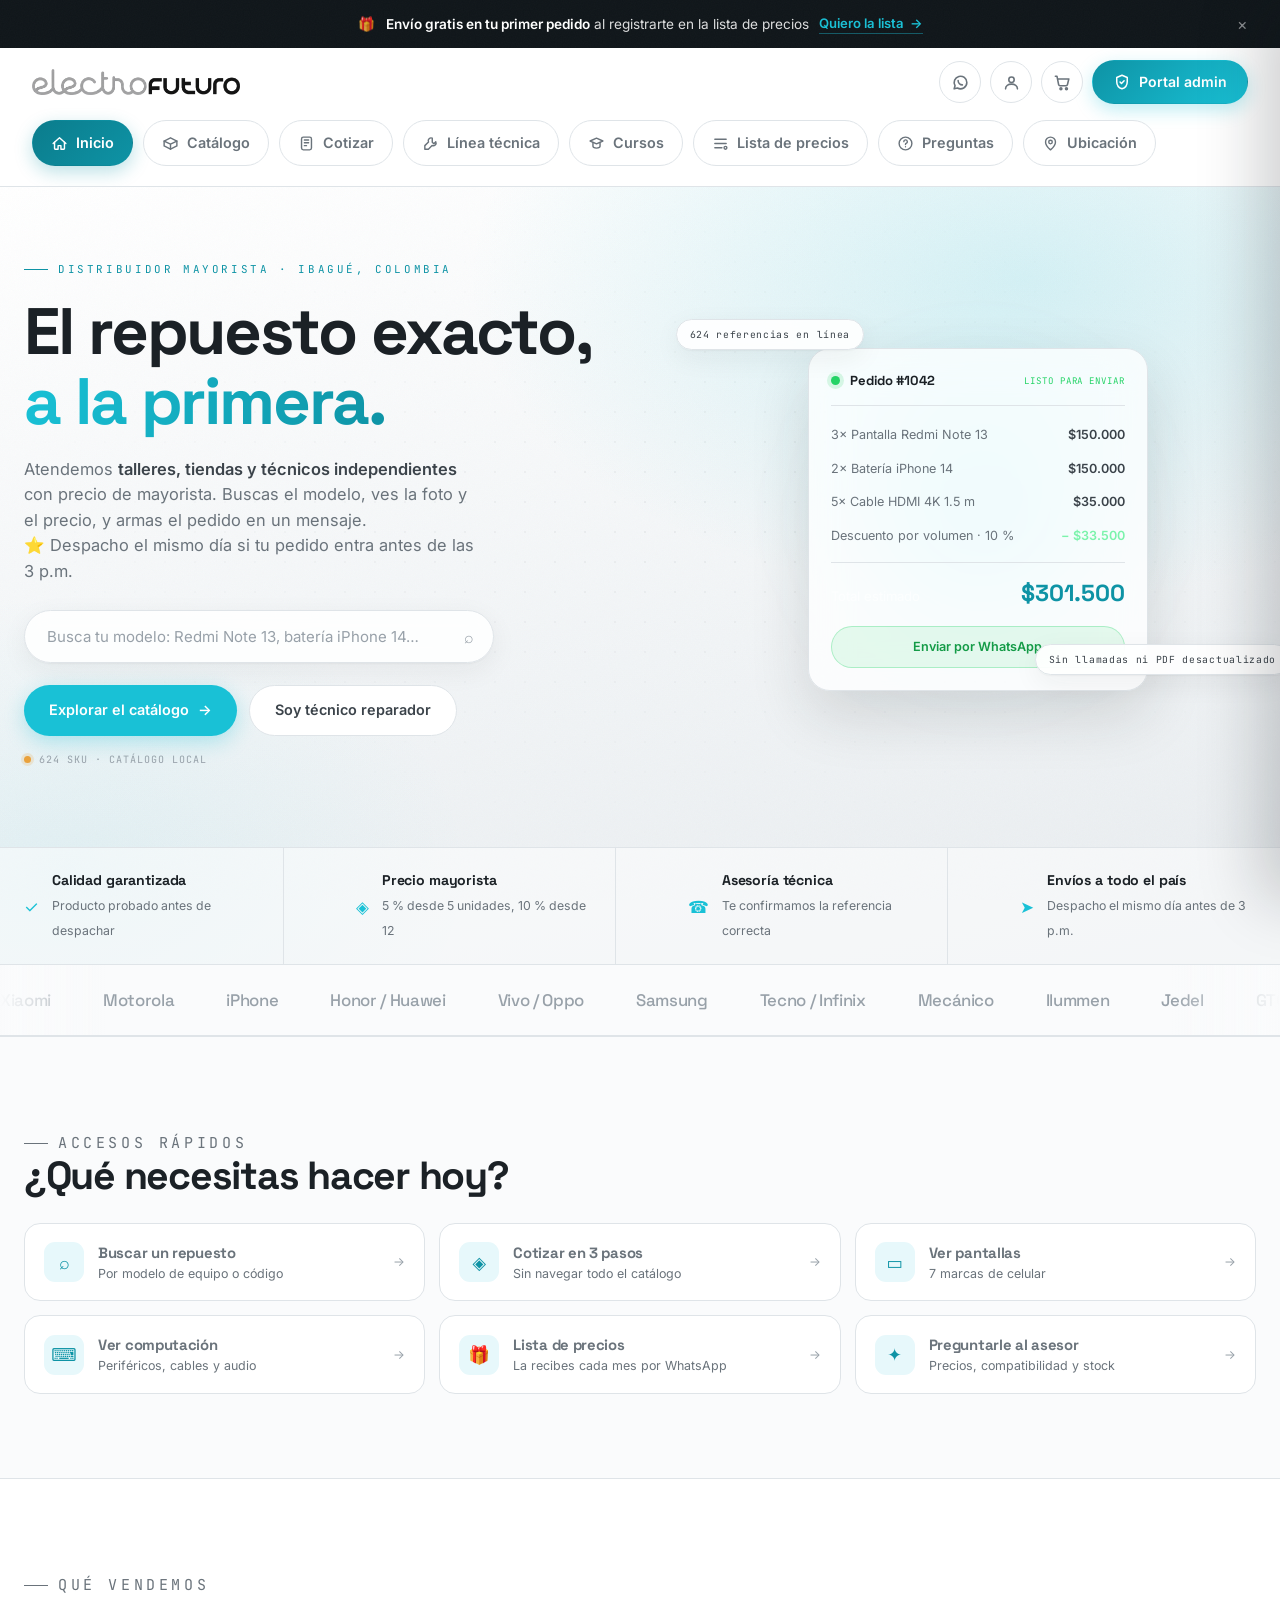
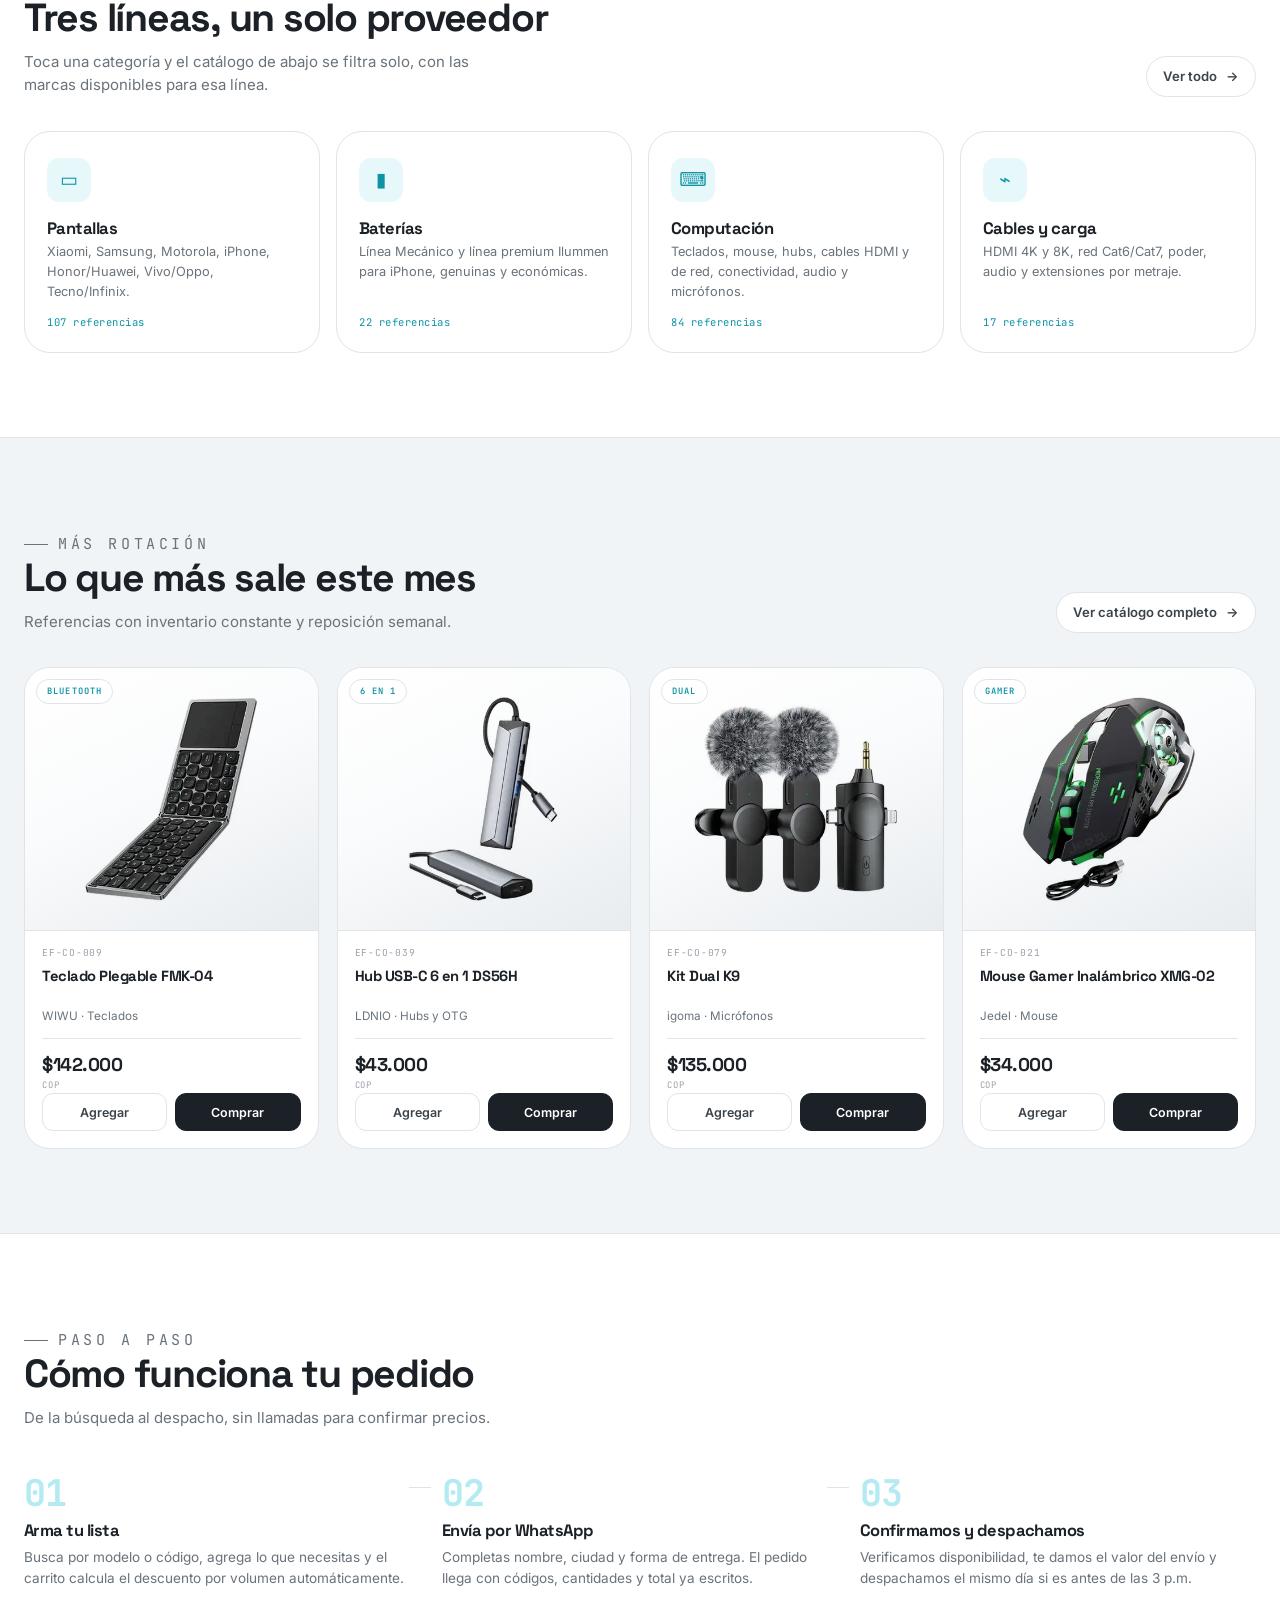
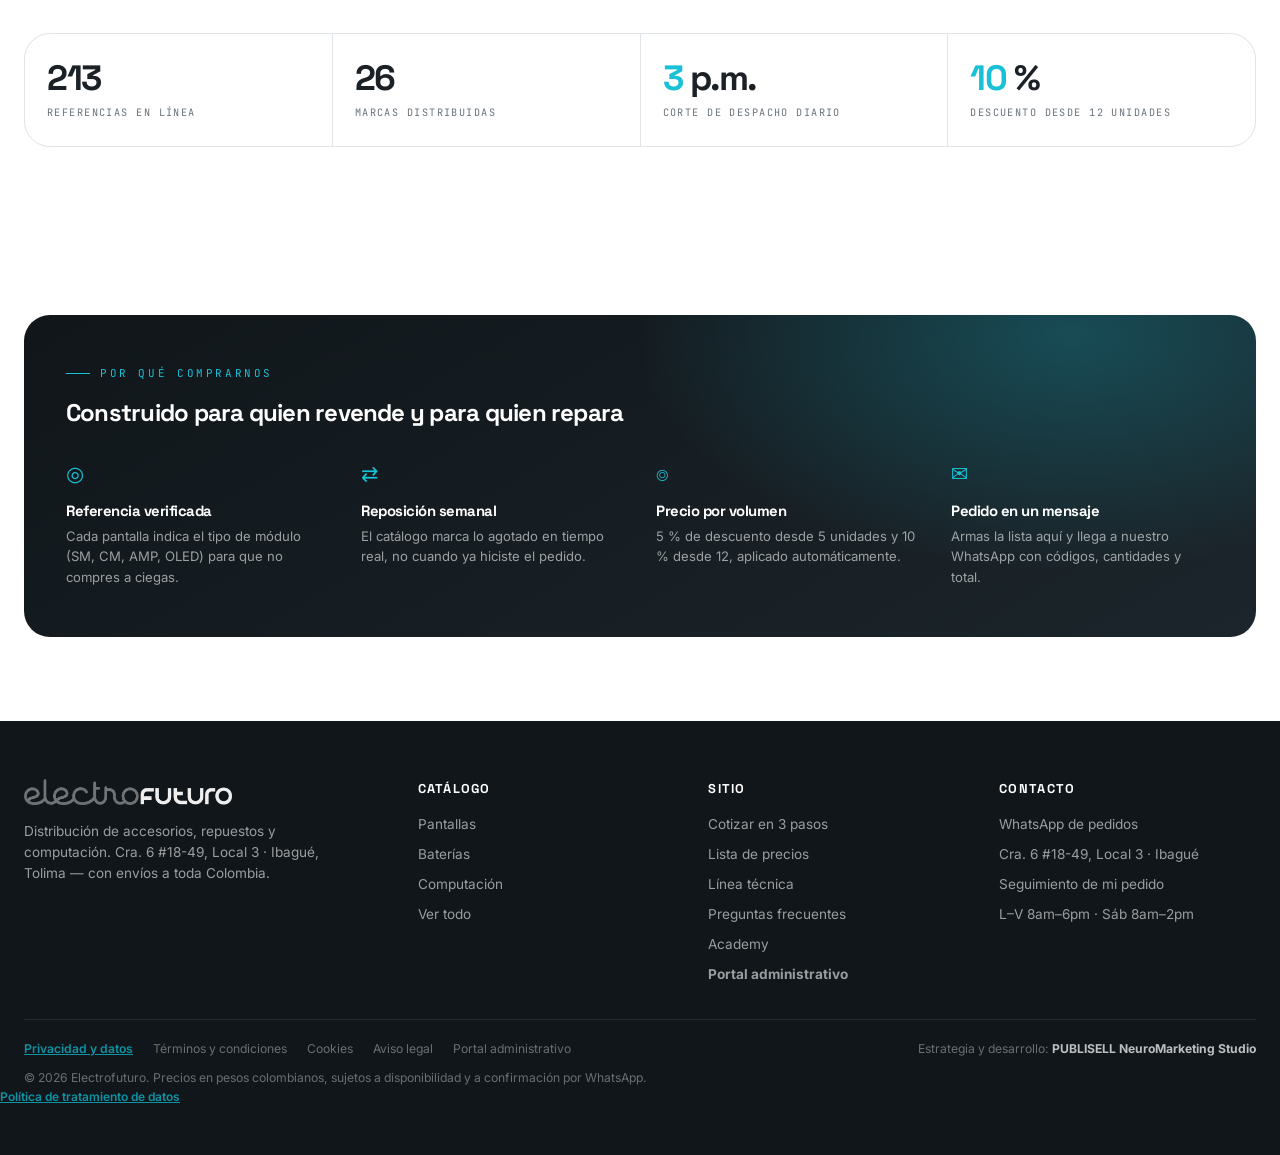
==== commit 3b990526: "Add files via upload" ====
--- a/index.html
+++ b/index.html
@@ -25,6 +25,8 @@
 .ef-tab{display:none}
 .ef-tab.ef-tab--activa{display:block}
 .ef-tab.ef-tab--activa .reveal{opacity:1!important;transform:none!important;transition:none!important}
+/* Forzar que el botón del asesor siempre se vea */
+.ia-btn{opacity:1!important;pointer-events:auto!important;transform:none!important}
 
 </style>
 </head>
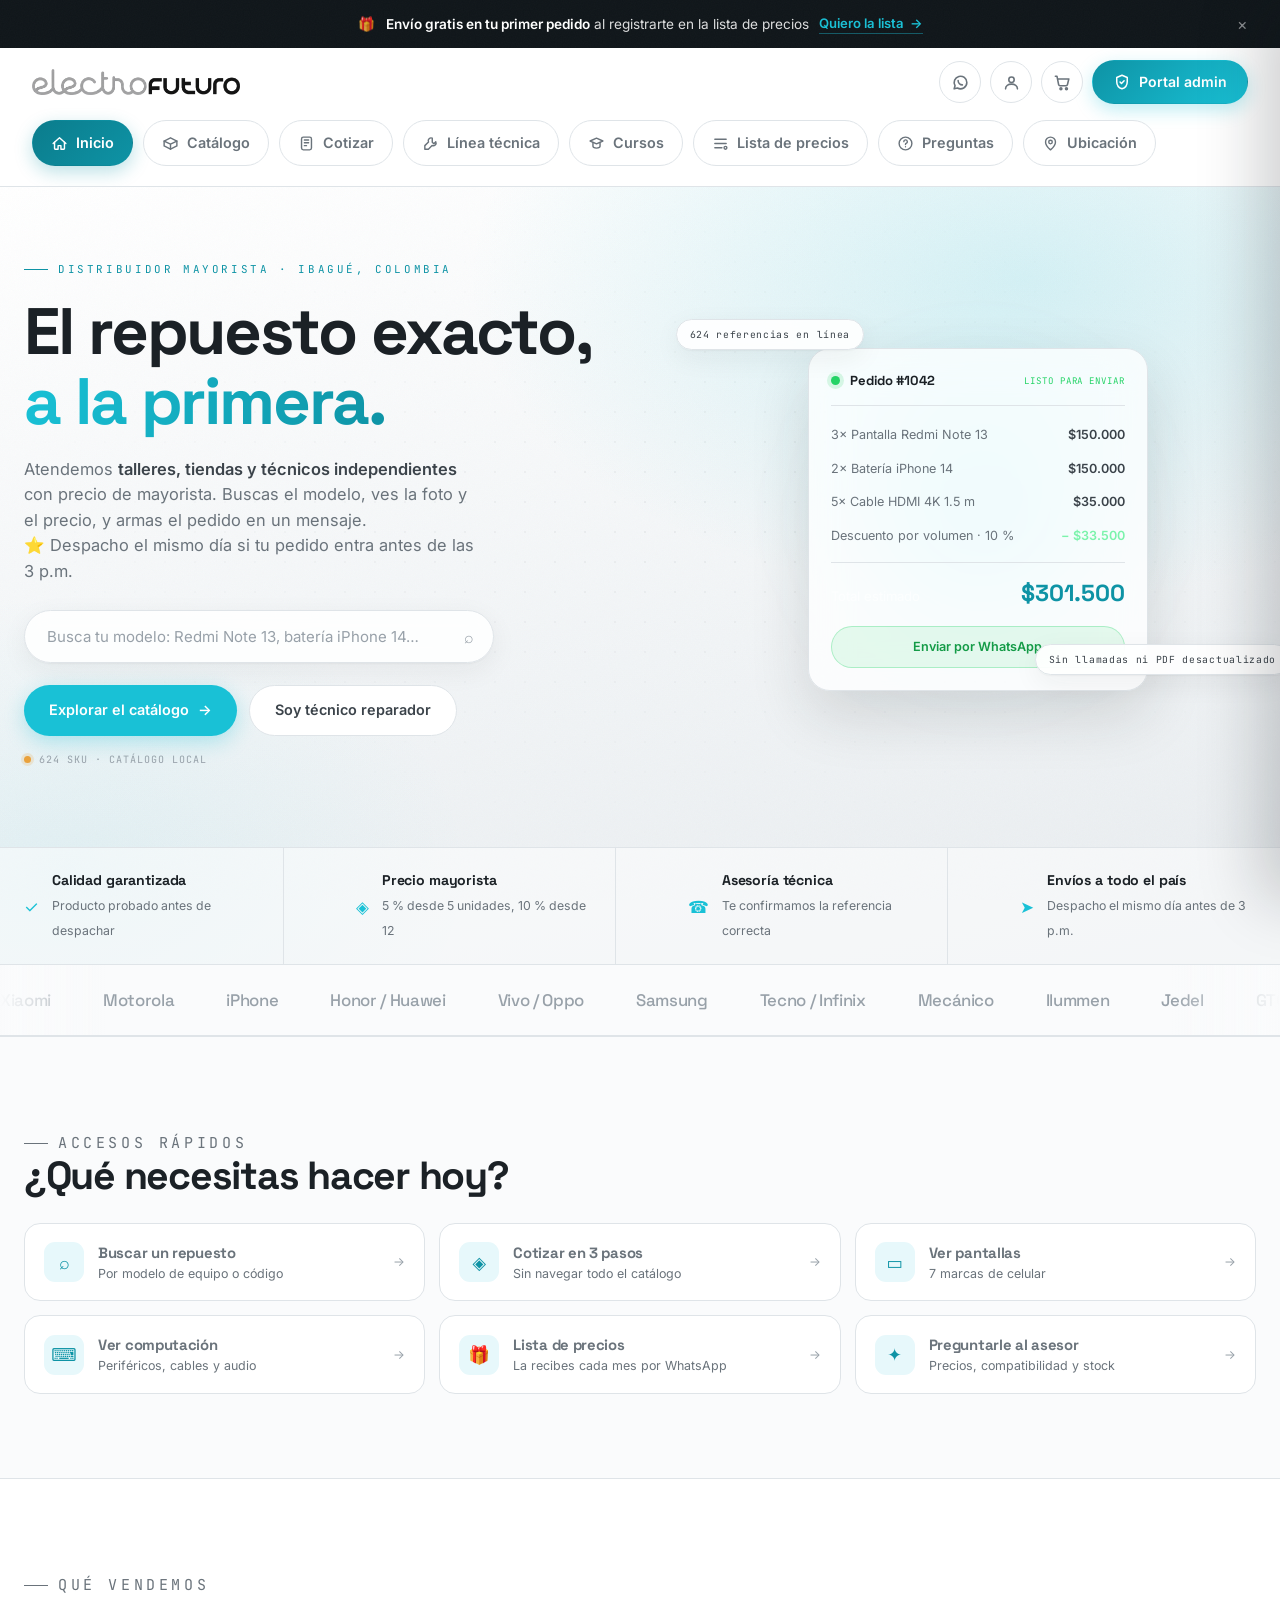
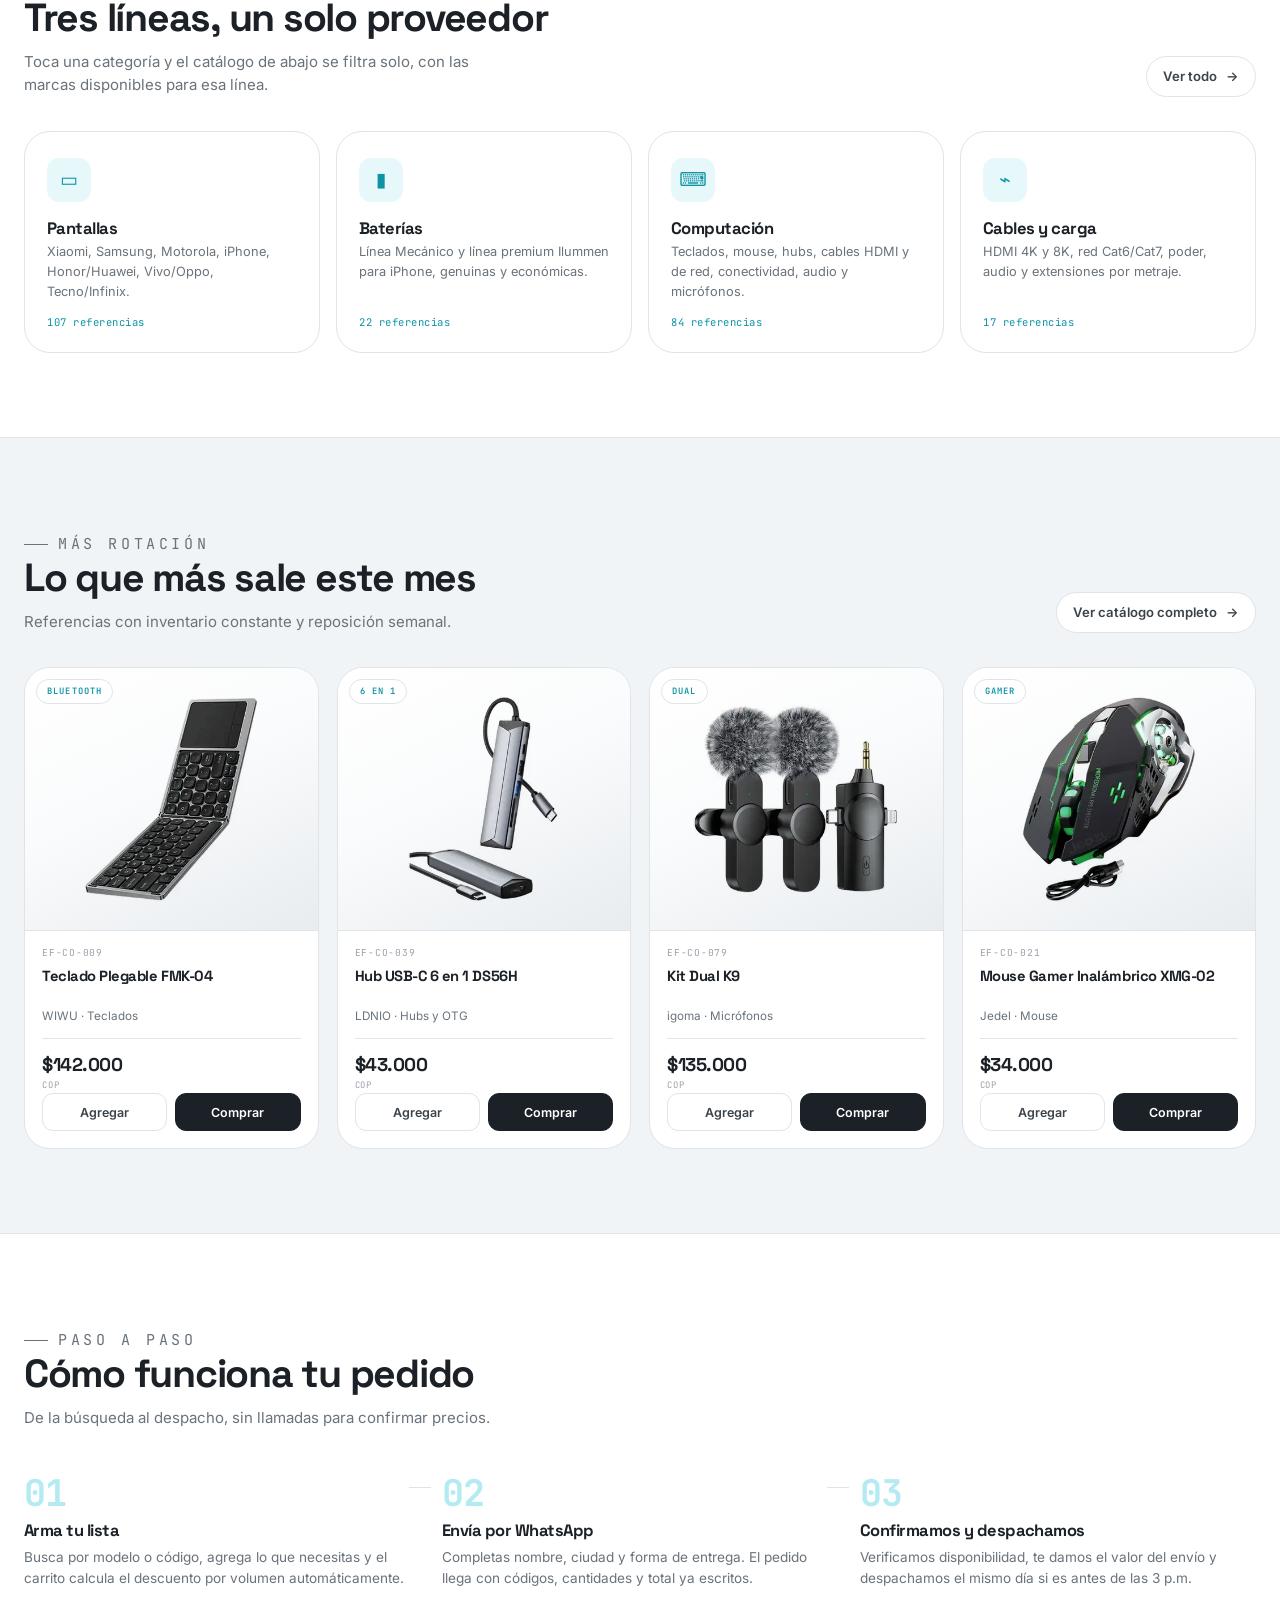
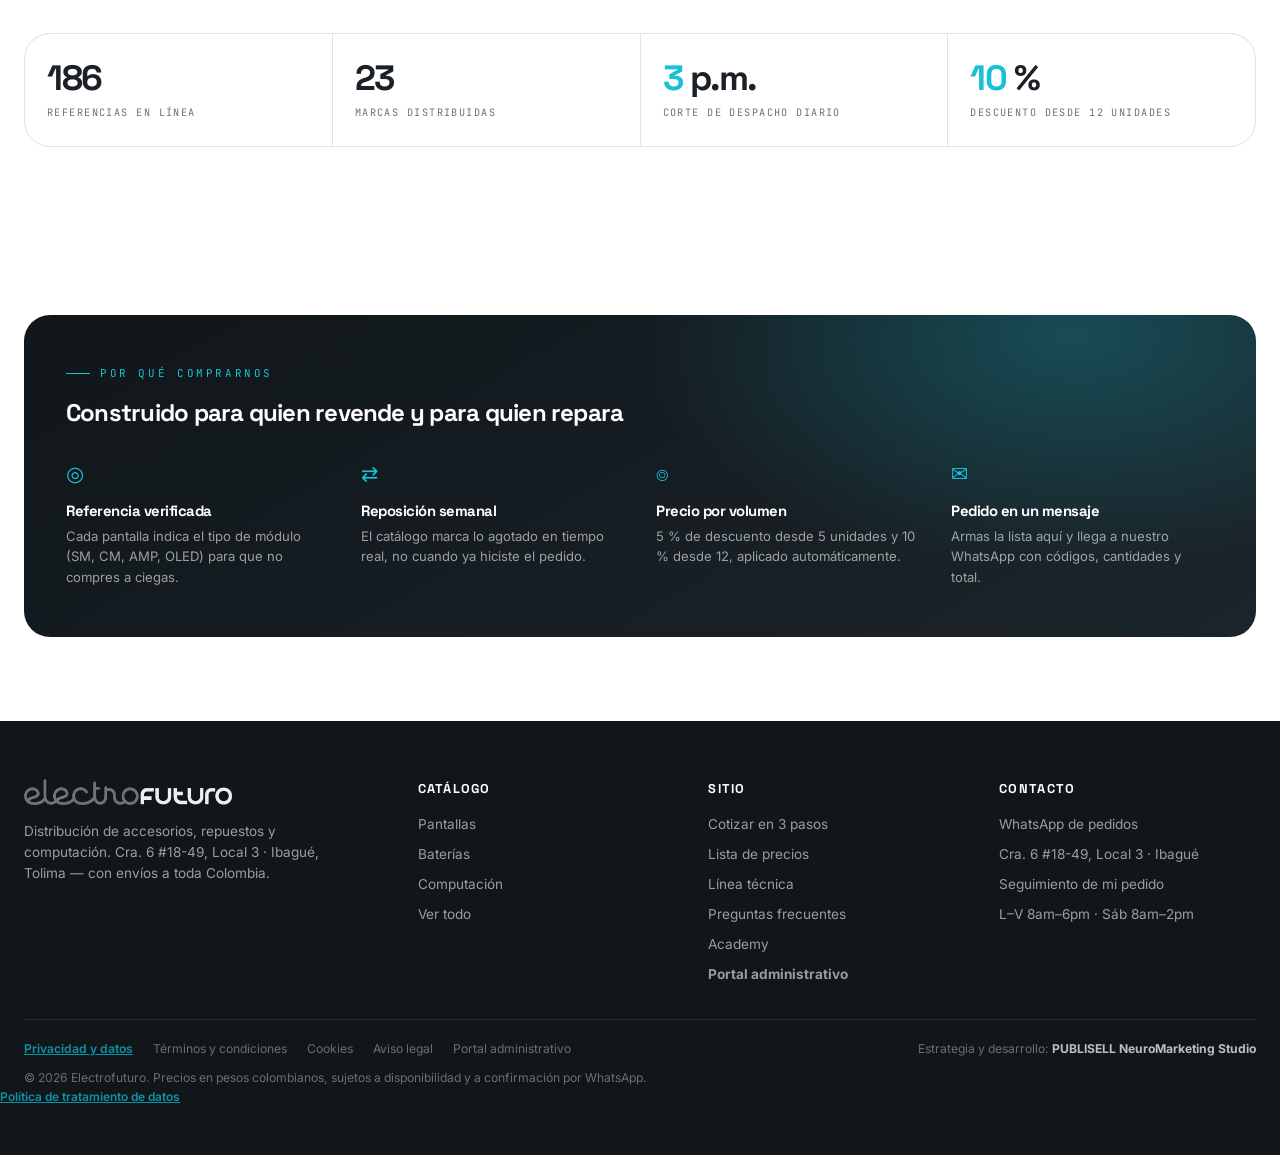
==== commit f5716ddc: "Update index.html" ====
--- a/index.html
+++ b/index.html
@@ -25,9 +25,7 @@
 .ef-tab{display:none}
 .ef-tab.ef-tab--activa{display:block}
 .ef-tab.ef-tab--activa .reveal{opacity:1!important;transform:none!important;transition:none!important}
-/* Forzar que el botón del asesor siempre se vea */
-.ia-btn{opacity:1!important;pointer-events:auto!important;transform:none!important}
-
+  .ia-btn{opacity:1!important;pointer-events:auto!important;transform:none!important}
 </style>
 </head>
 
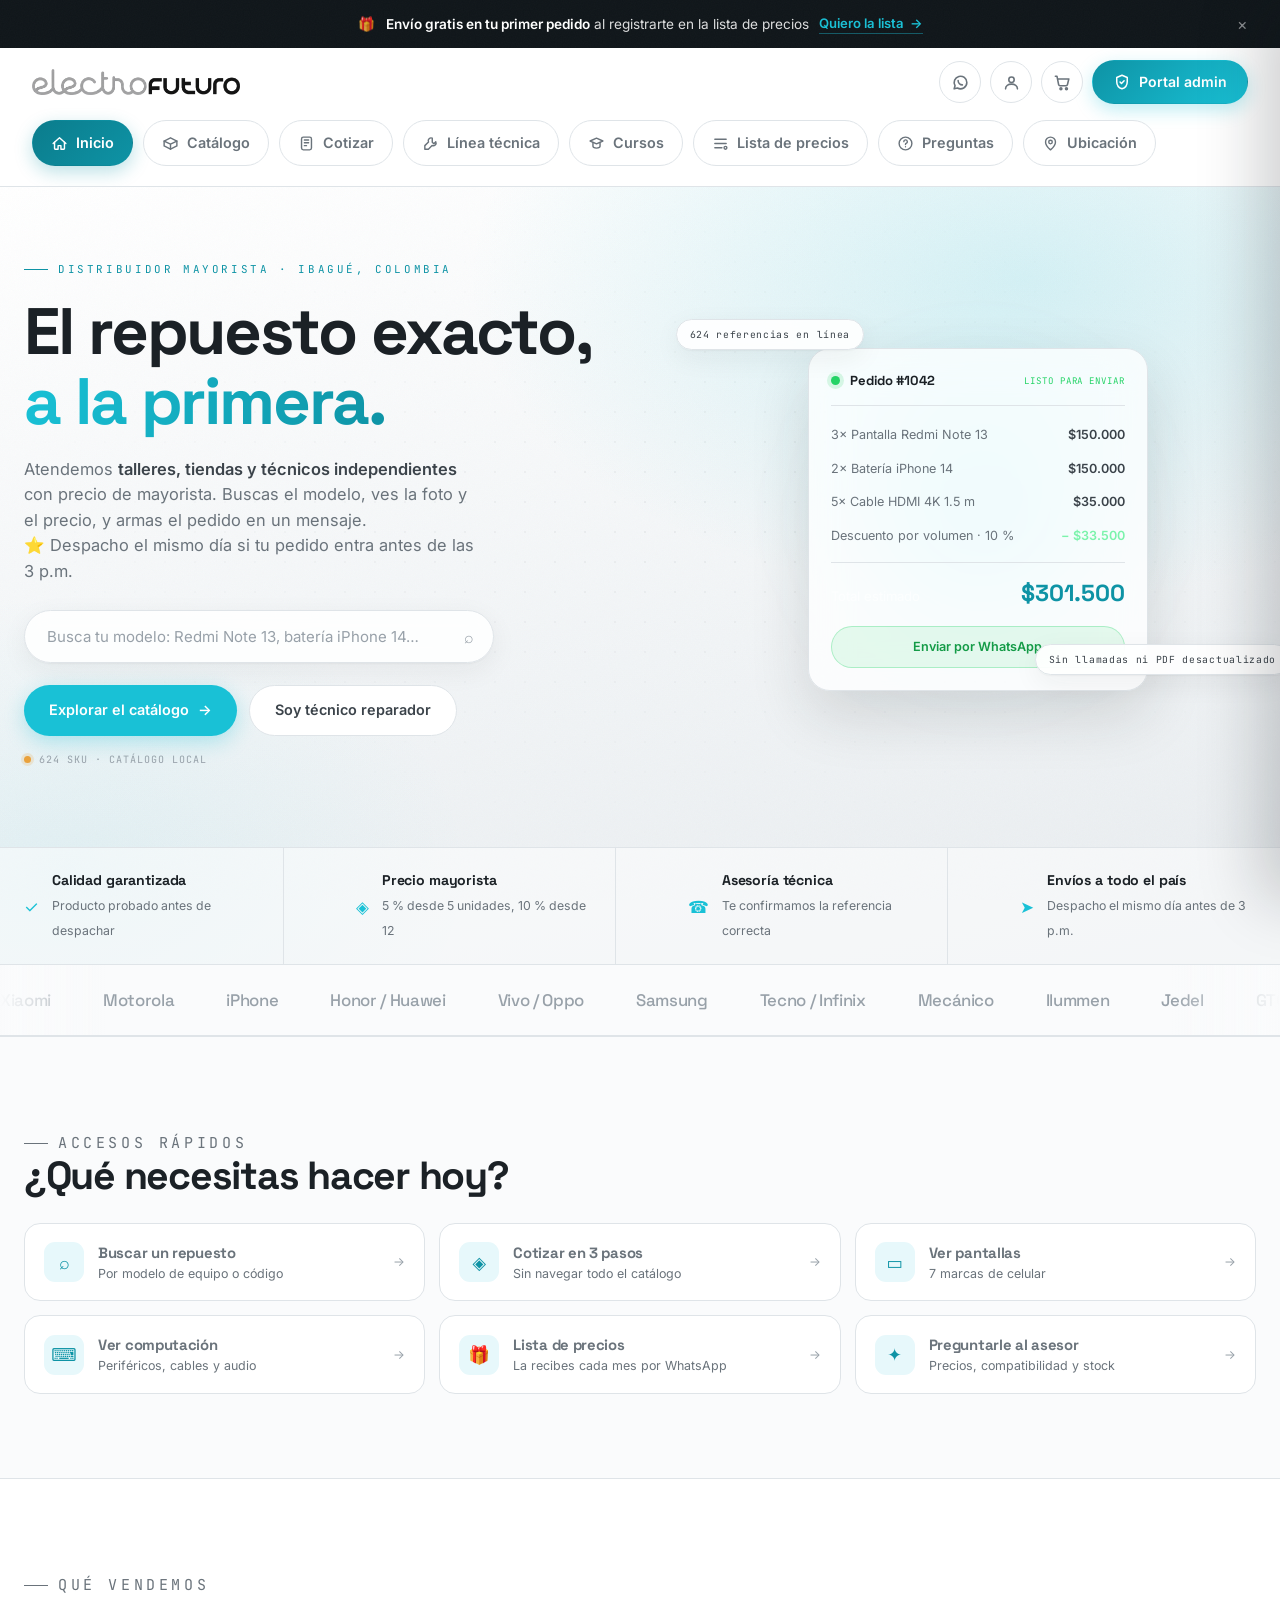
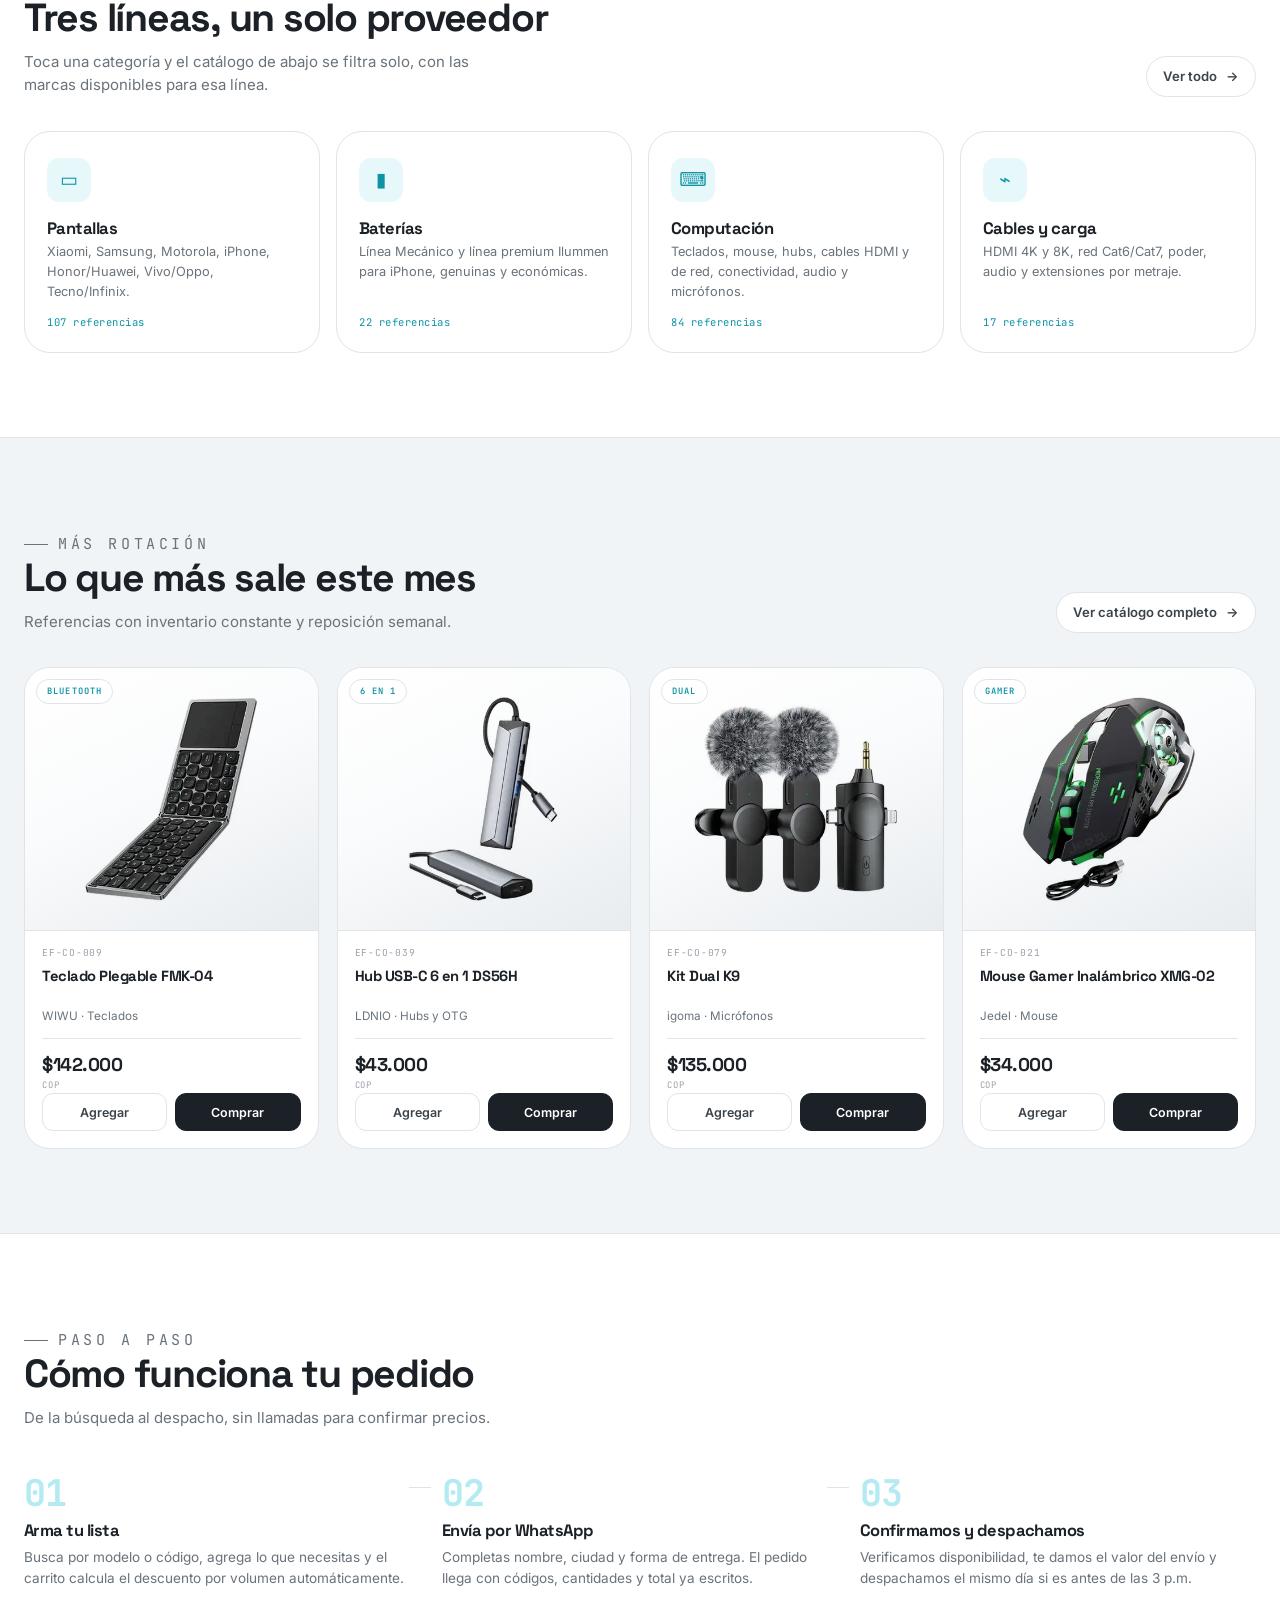
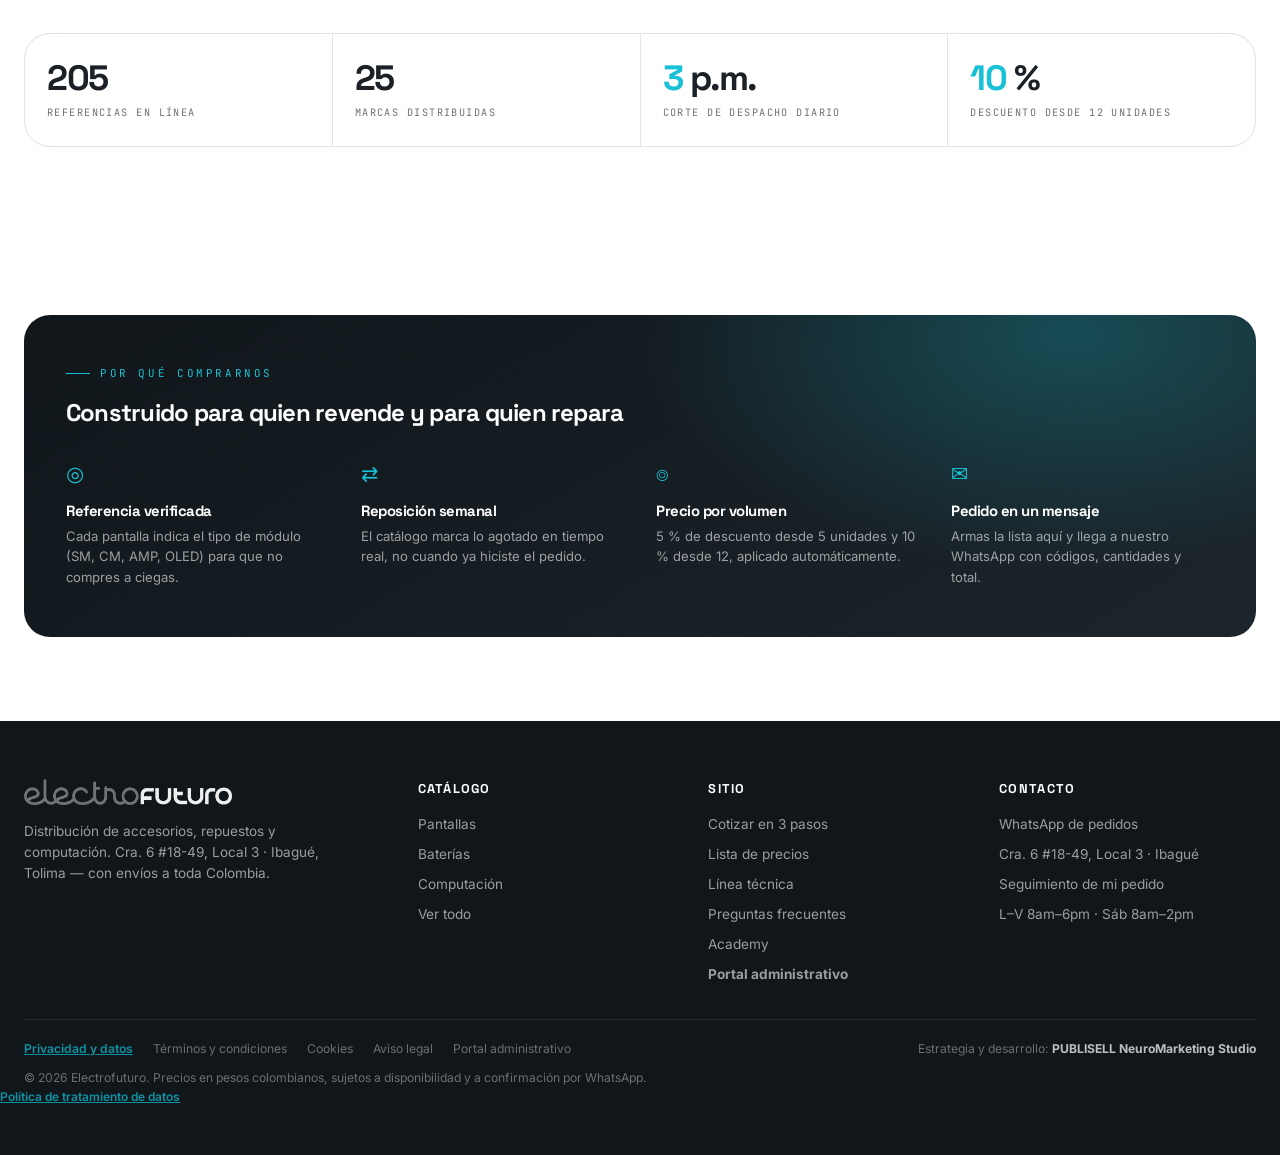
==== commit 6e0bd62a: "Add files via upload" ====
--- a/index.html
+++ b/index.html
@@ -25,7 +25,9 @@
 .ef-tab{display:none}
 .ef-tab.ef-tab--activa{display:block}
 .ef-tab.ef-tab--activa .reveal{opacity:1!important;transform:none!important;transition:none!important}
-  .ia-btn{opacity:1!important;pointer-events:auto!important;transform:none!important}
+/* Forzar que el botón del asesor siempre se vea */
+.ia-btn{opacity:1!important;pointer-events:auto!important;transform:none!important}
+
 </style>
 </head>
 
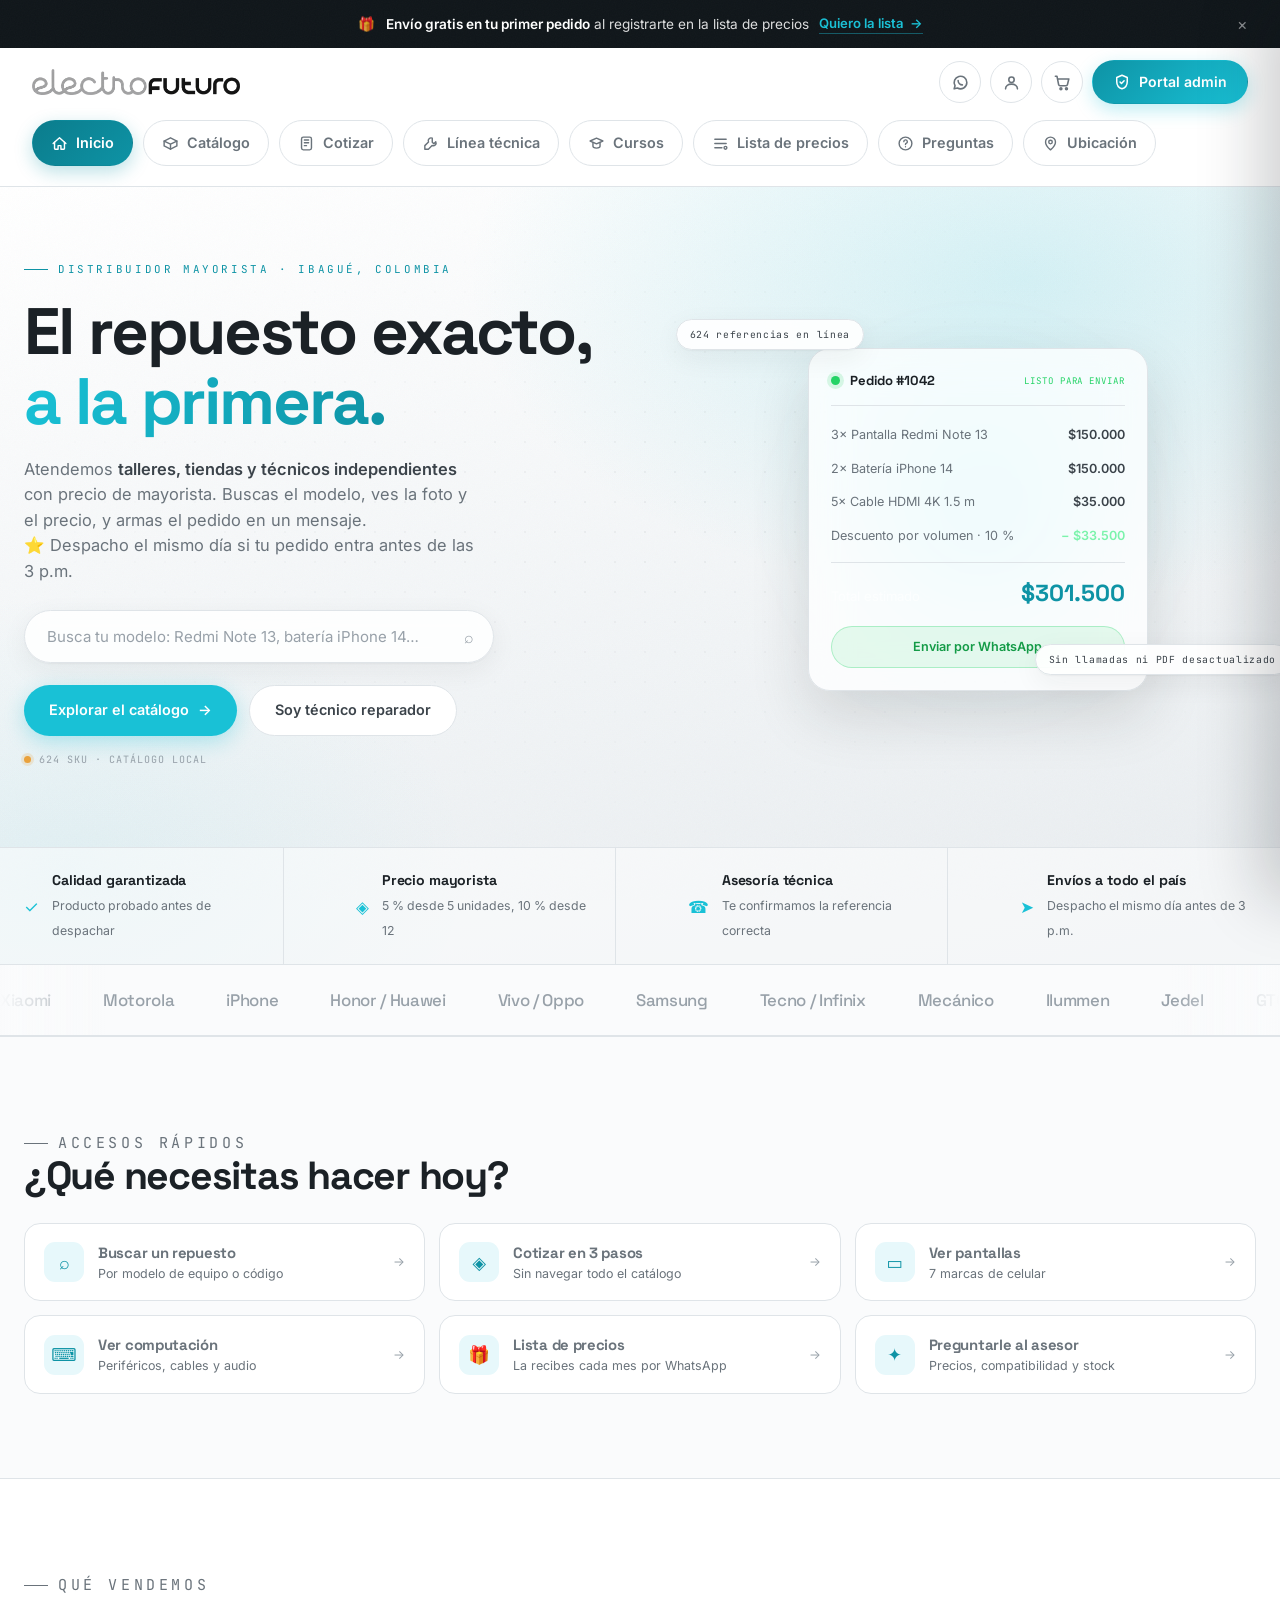
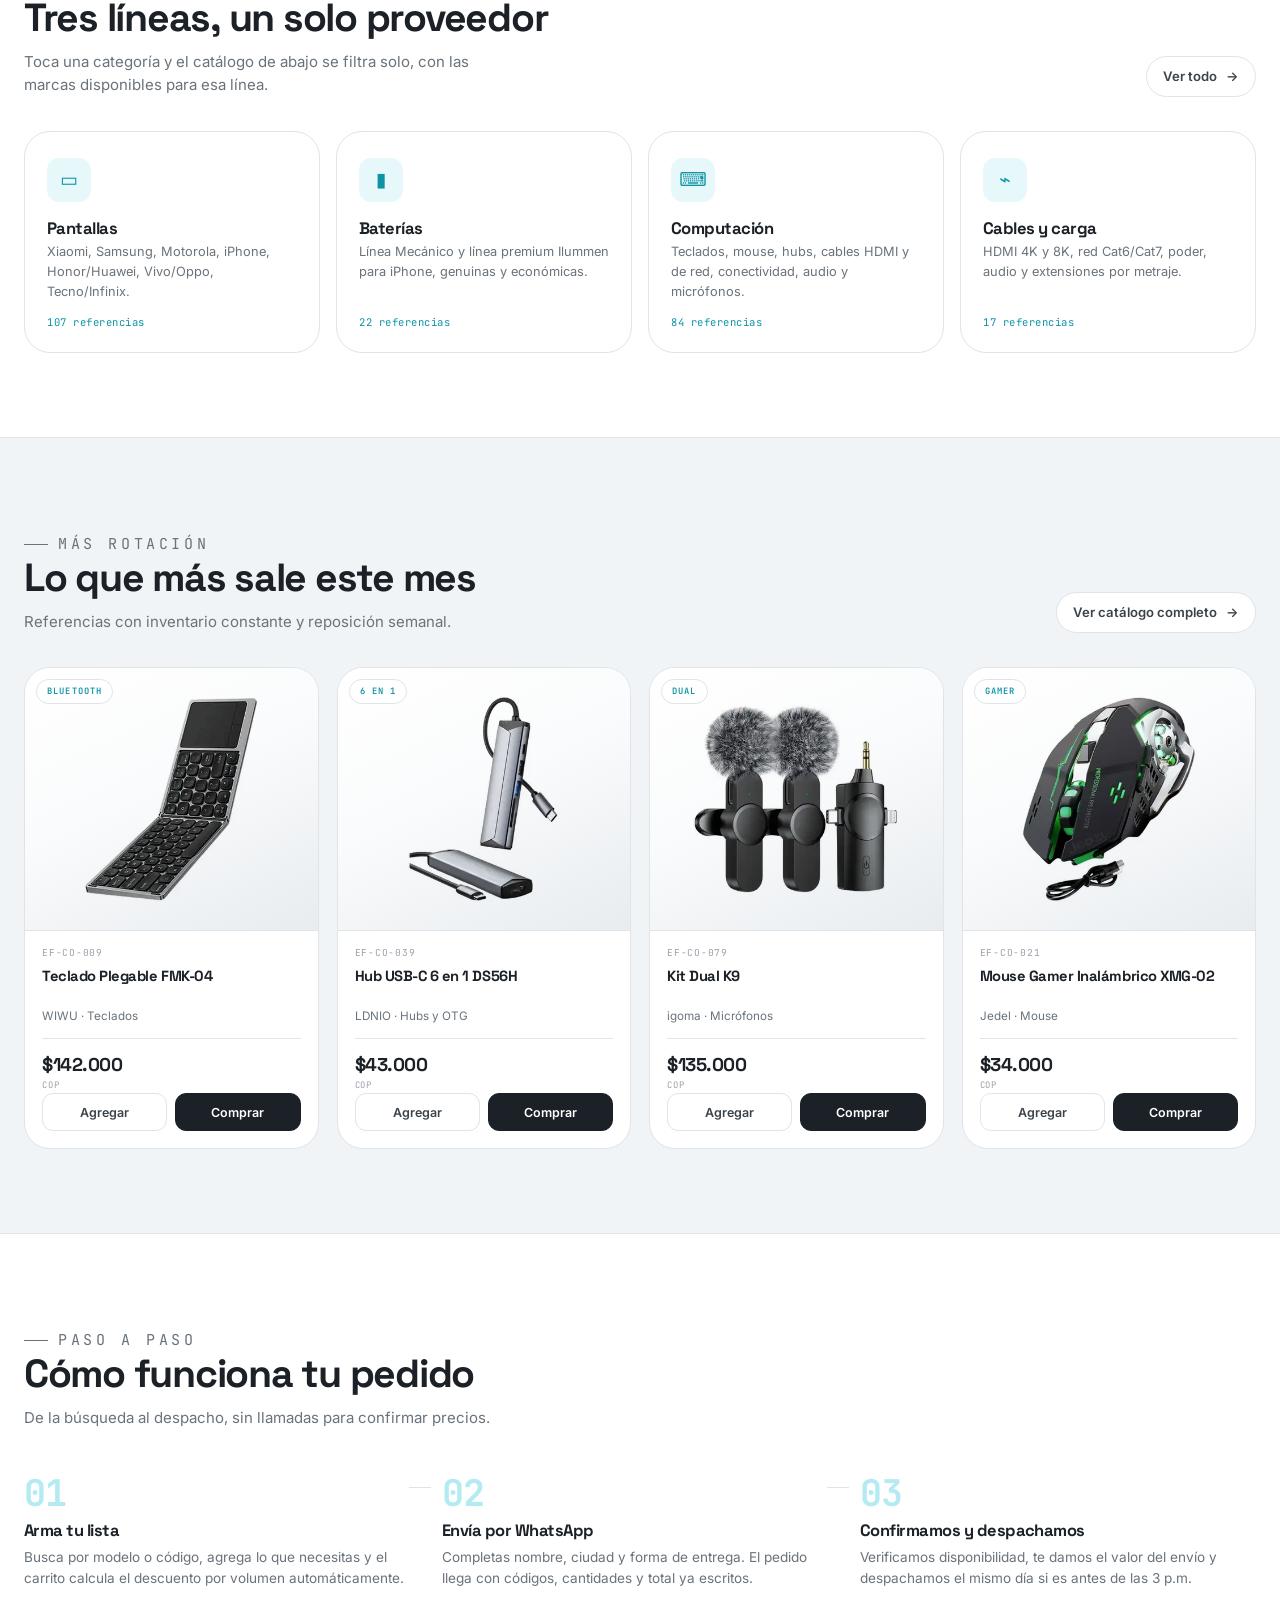
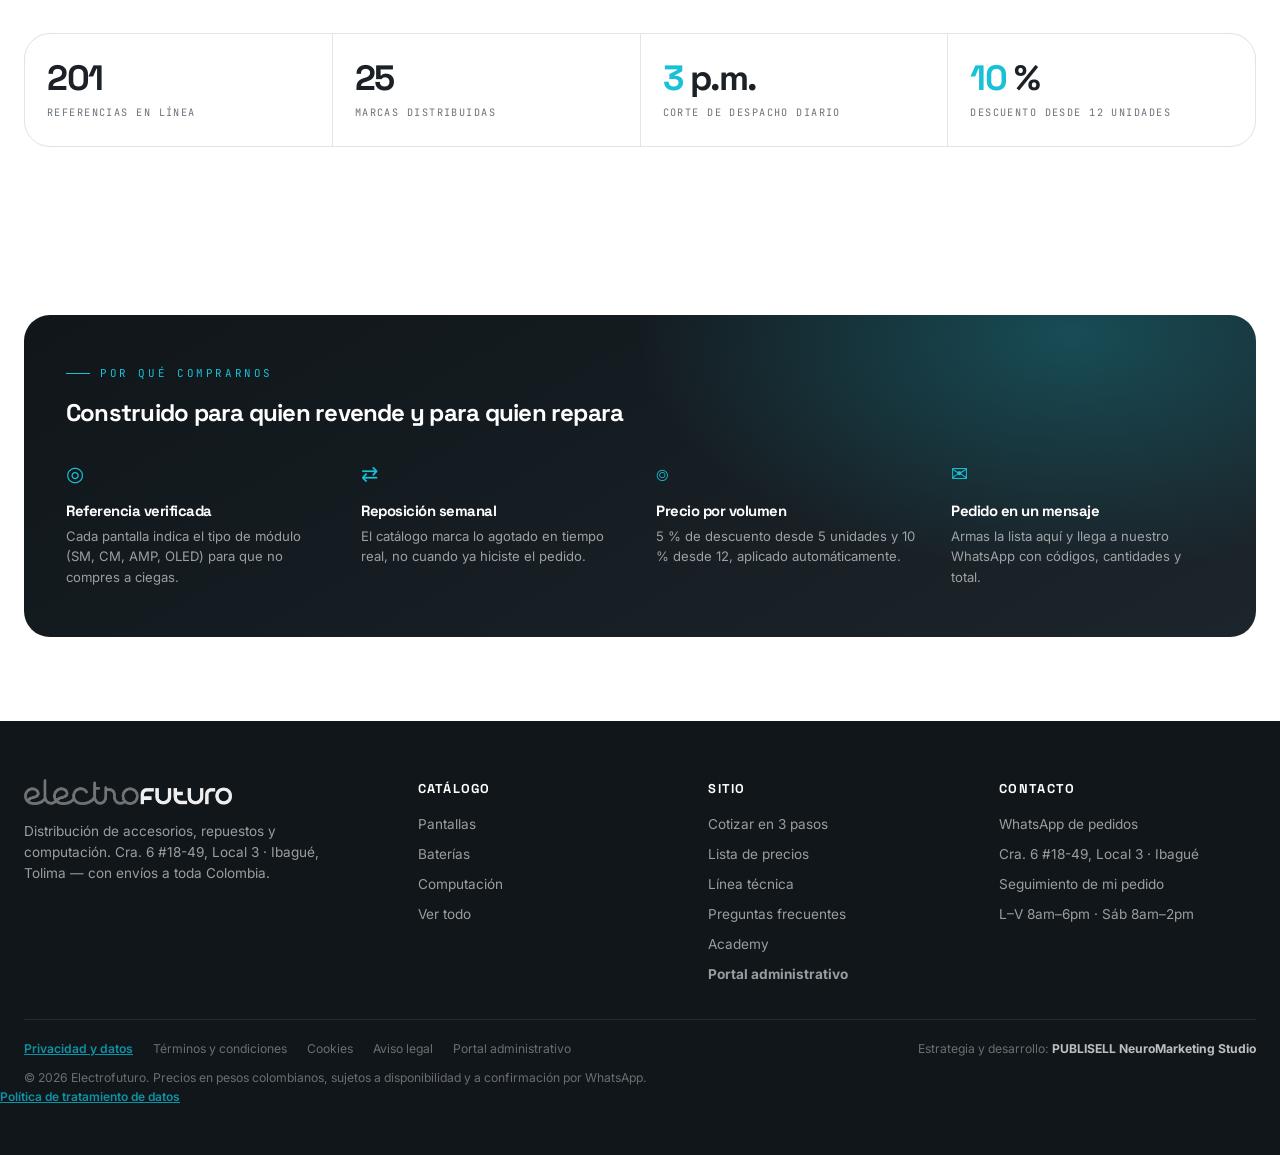
==== commit 8cc4c524: "Add files via upload" ====
--- a/index.html
+++ b/index.html
@@ -25,6 +25,7 @@
 .ef-tab{display:none}
 .ef-tab.ef-tab--activa{display:block}
 .ef-tab.ef-tab--activa .reveal{opacity:1!important;transform:none!important;transition:none!important}
+.ia-btn{opacity:1!important;pointer-events:auto!important;transform:none!important}
 /* Forzar que el botón del asesor siempre se vea */
 .ia-btn{opacity:1!important;pointer-events:auto!important;transform:none!important}
 
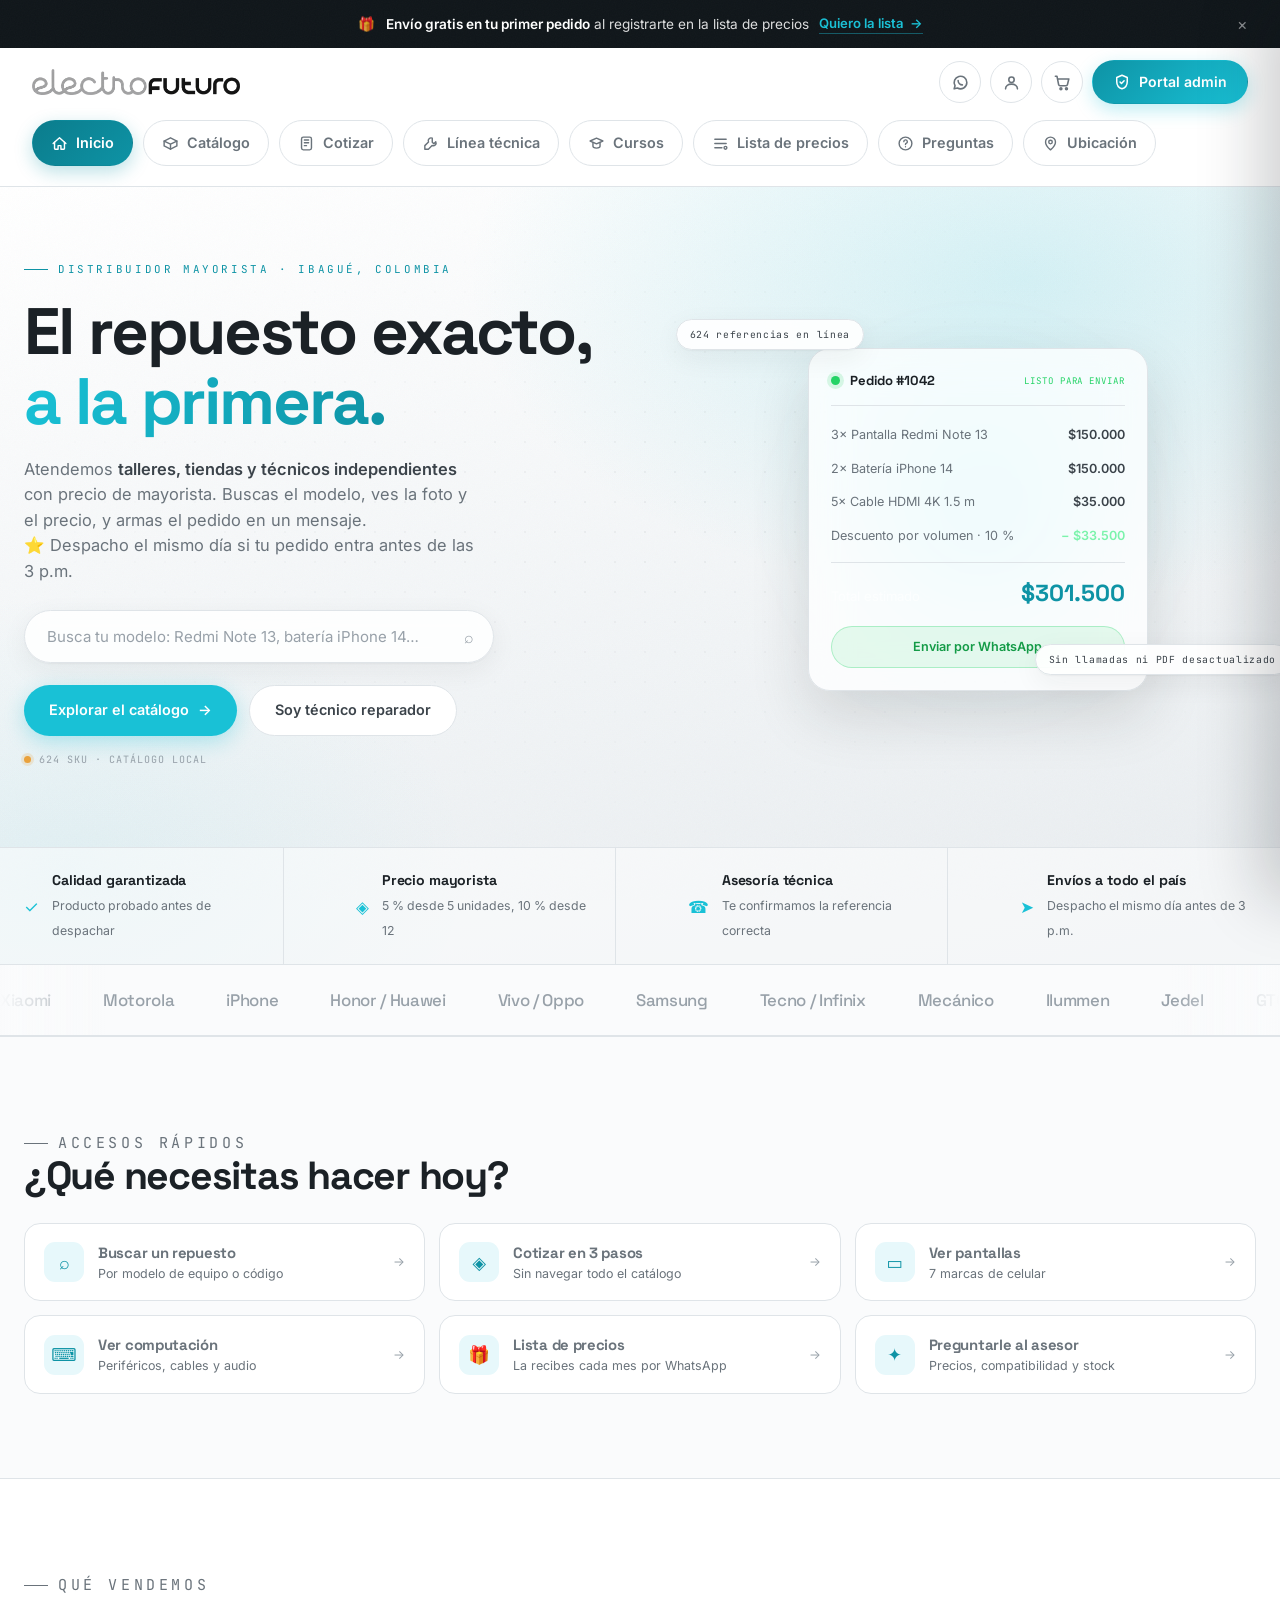
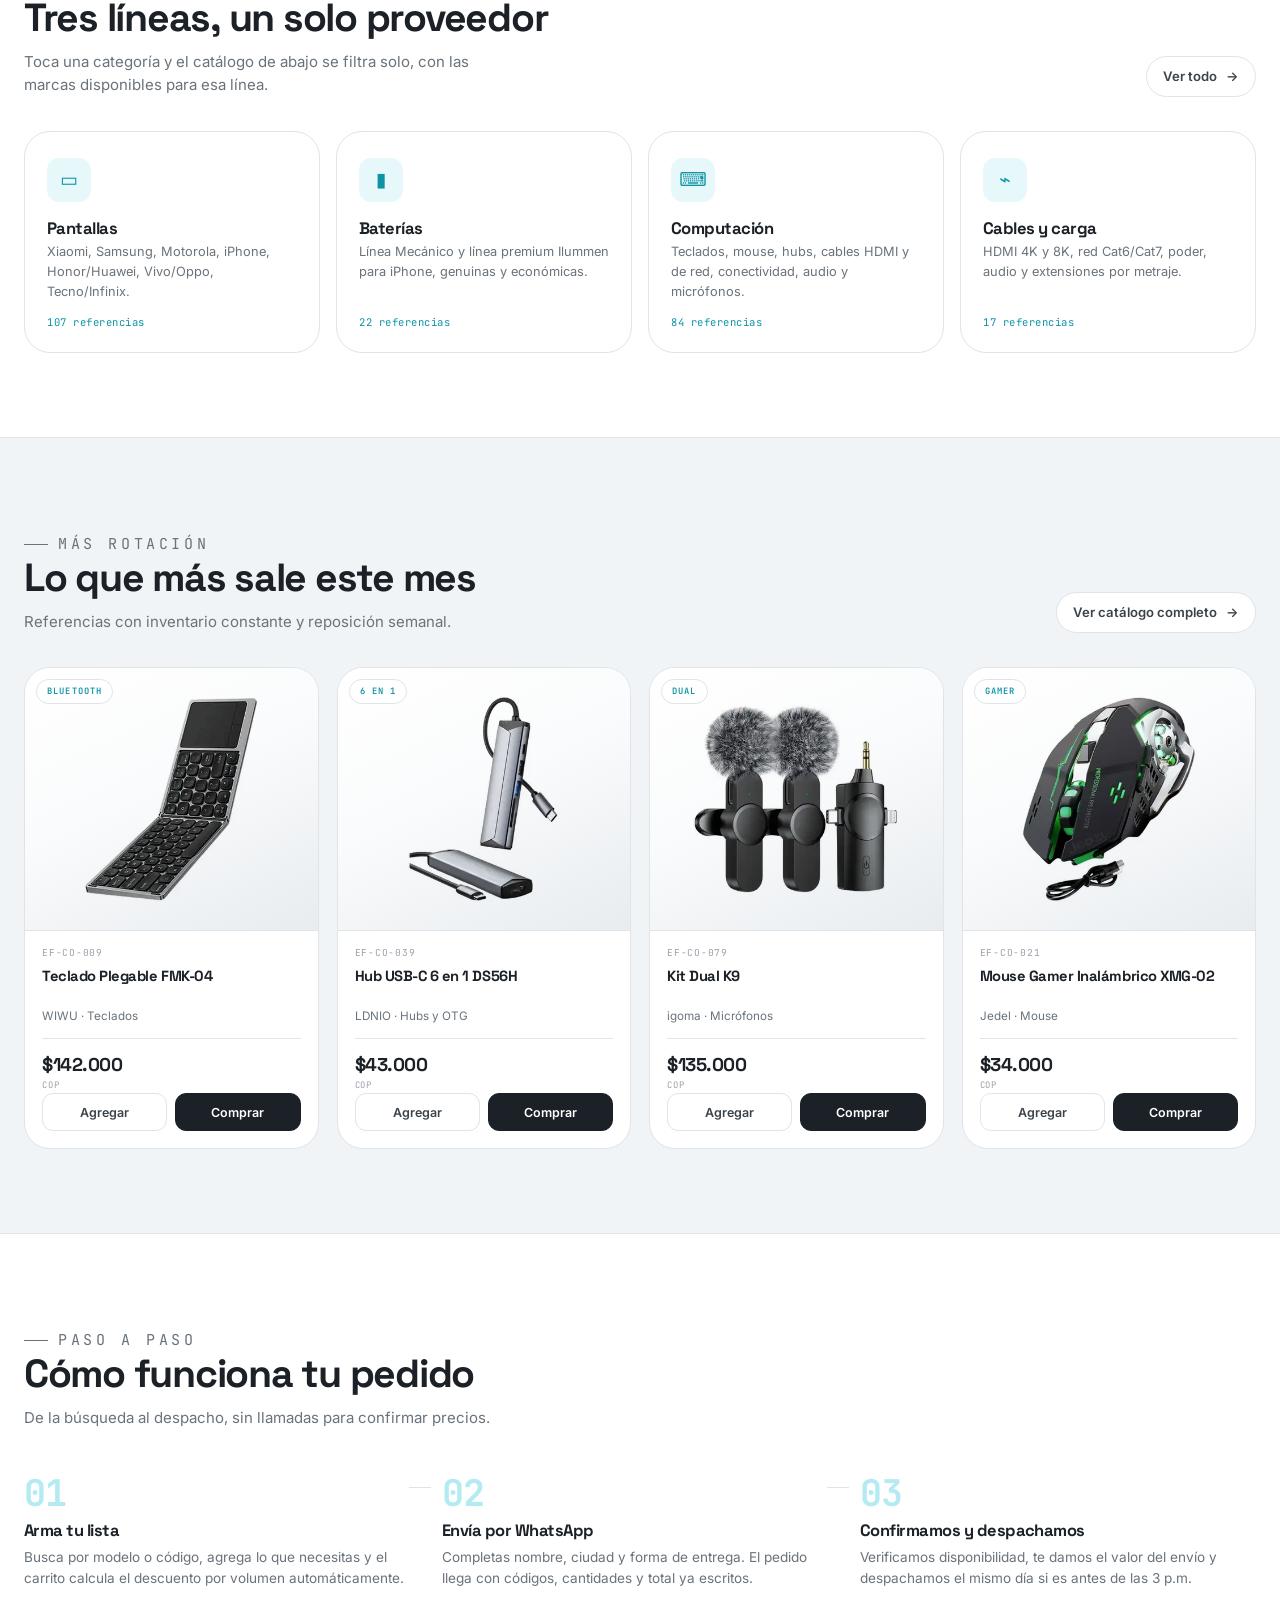
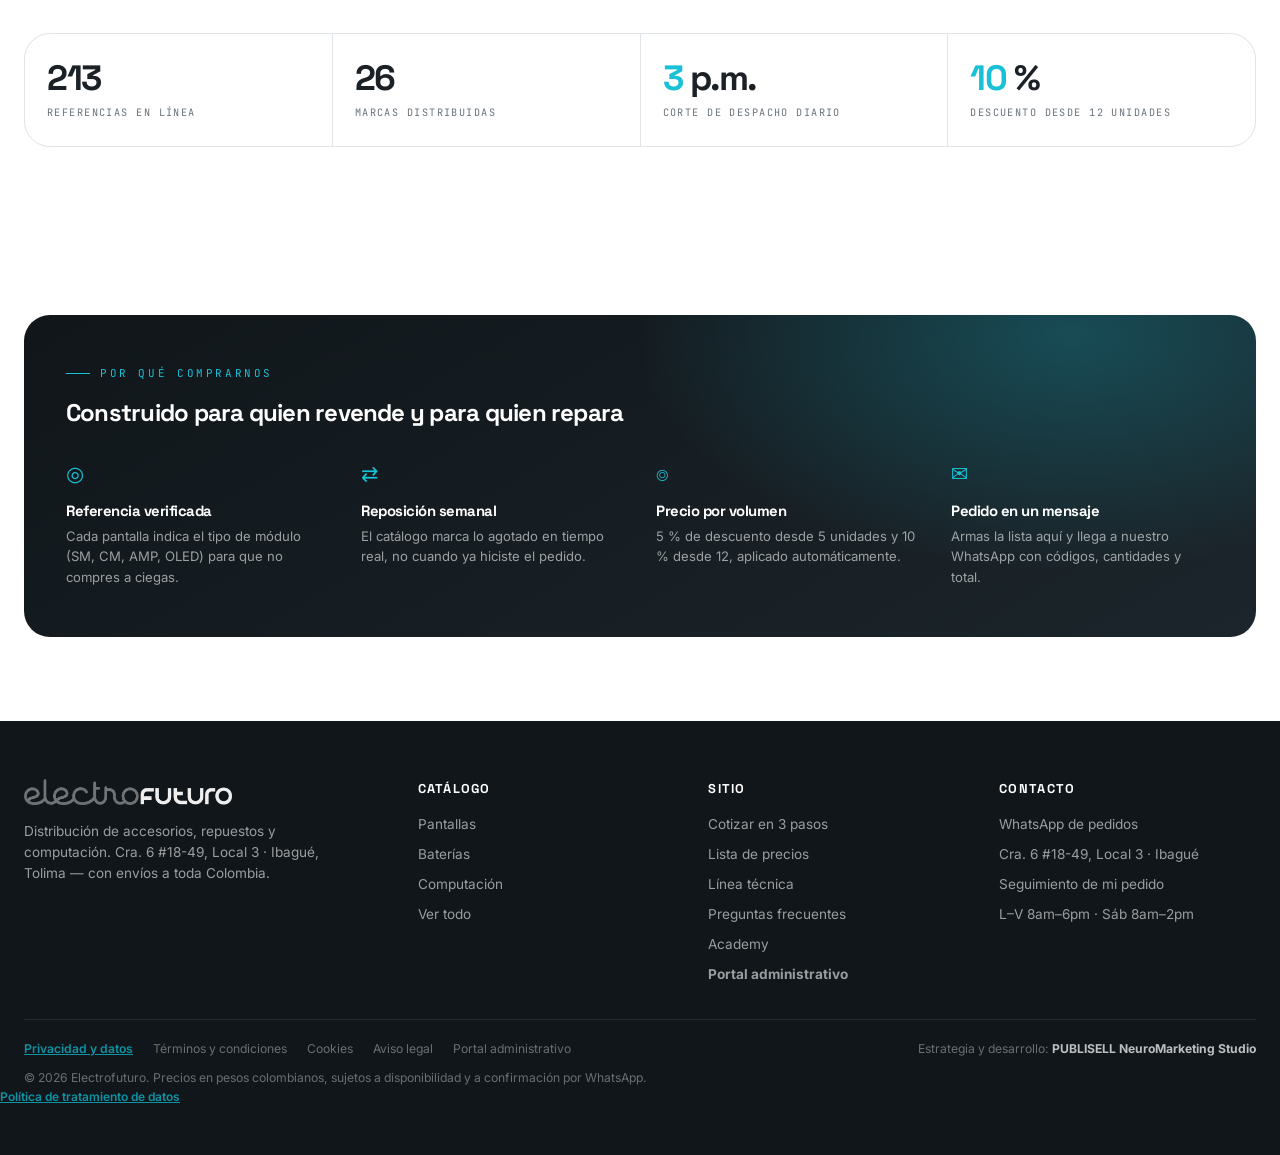
==== commit 011251a3: "Add files via upload" ====
--- a/index.html
+++ b/index.html
@@ -25,10 +25,6 @@
 .ef-tab{display:none}
 .ef-tab.ef-tab--activa{display:block}
 .ef-tab.ef-tab--activa .reveal{opacity:1!important;transform:none!important;transition:none!important}
-.ia-btn{opacity:1!important;pointer-events:auto!important;transform:none!important}
-/* Forzar que el botón del asesor siempre se vea */
-.ia-btn{opacity:1!important;pointer-events:auto!important;transform:none!important}
-
 </style>
 </head>
 
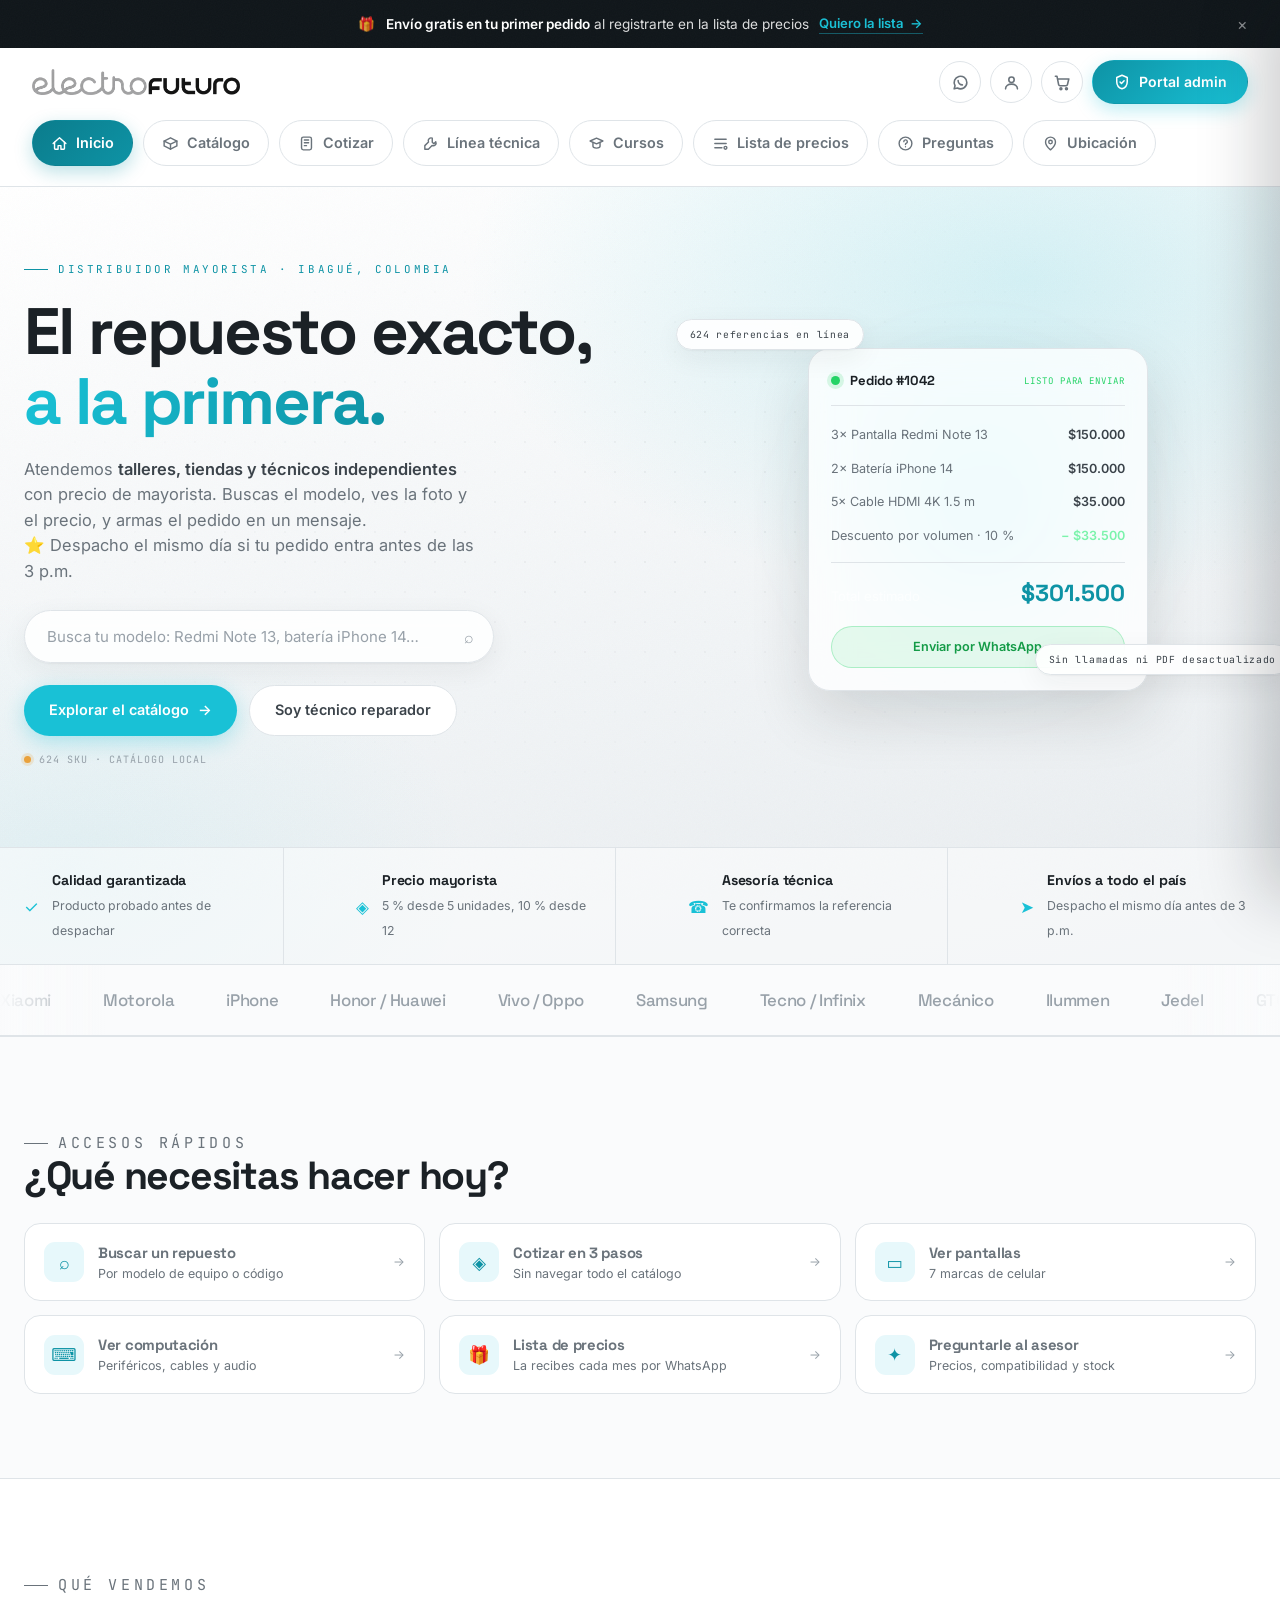
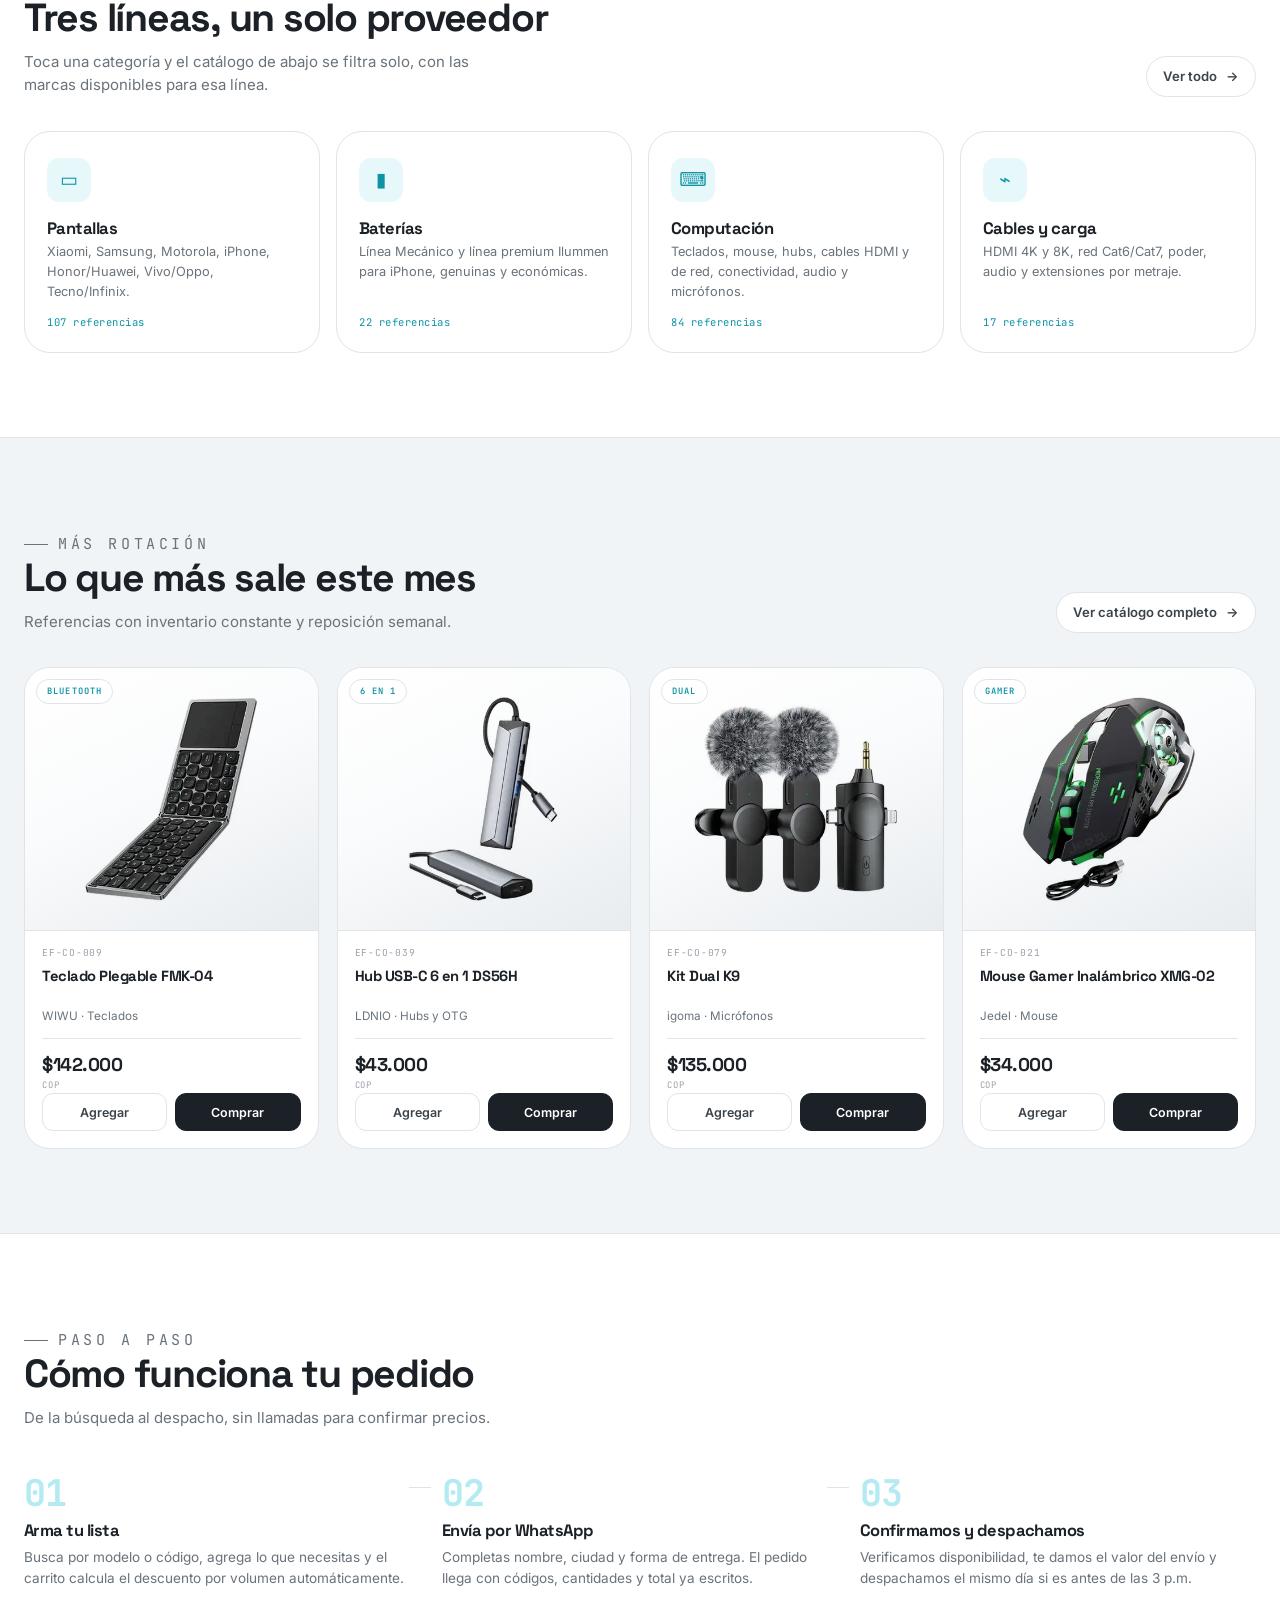
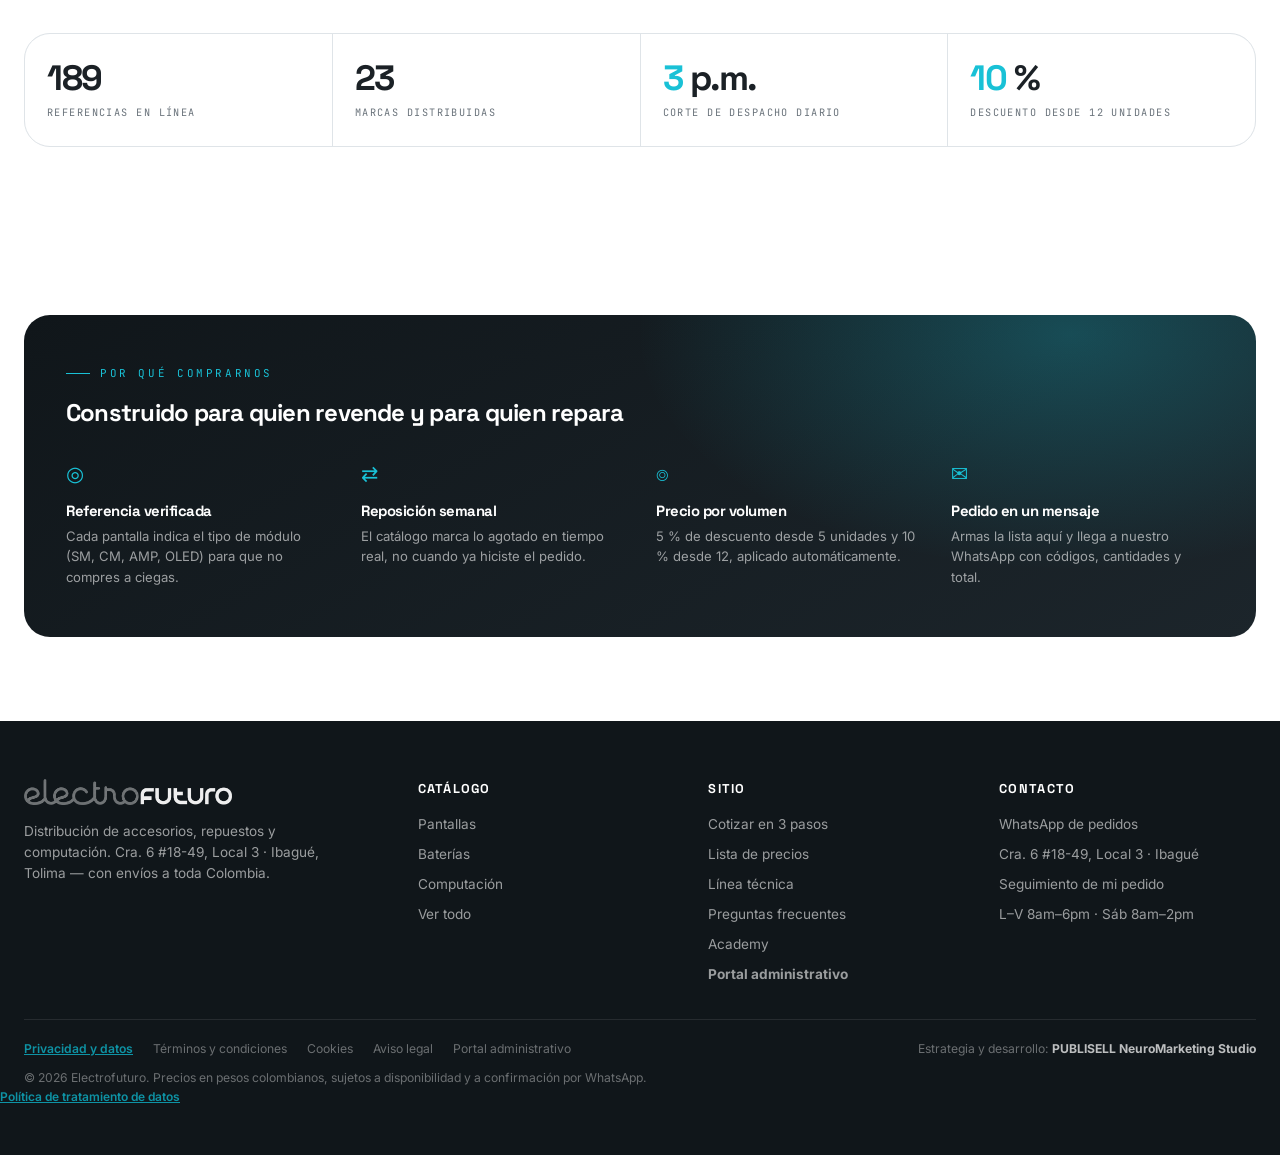
==== commit 14a89700: "Add files via upload" ====
--- a/index.html
+++ b/index.html
@@ -25,6 +25,10 @@
 .ef-tab{display:none}
 .ef-tab.ef-tab--activa{display:block}
 .ef-tab.ef-tab--activa .reveal{opacity:1!important;transform:none!important;transition:none!important}
+.ia-btn{opacity:1!important;pointer-events:auto!important;transform:none!important}
+/* Forzar que el botón del asesor siempre se vea */
+.ia-btn{opacity:1!important;pointer-events:auto!important;transform:none!important}
+
 </style>
 </head>
 
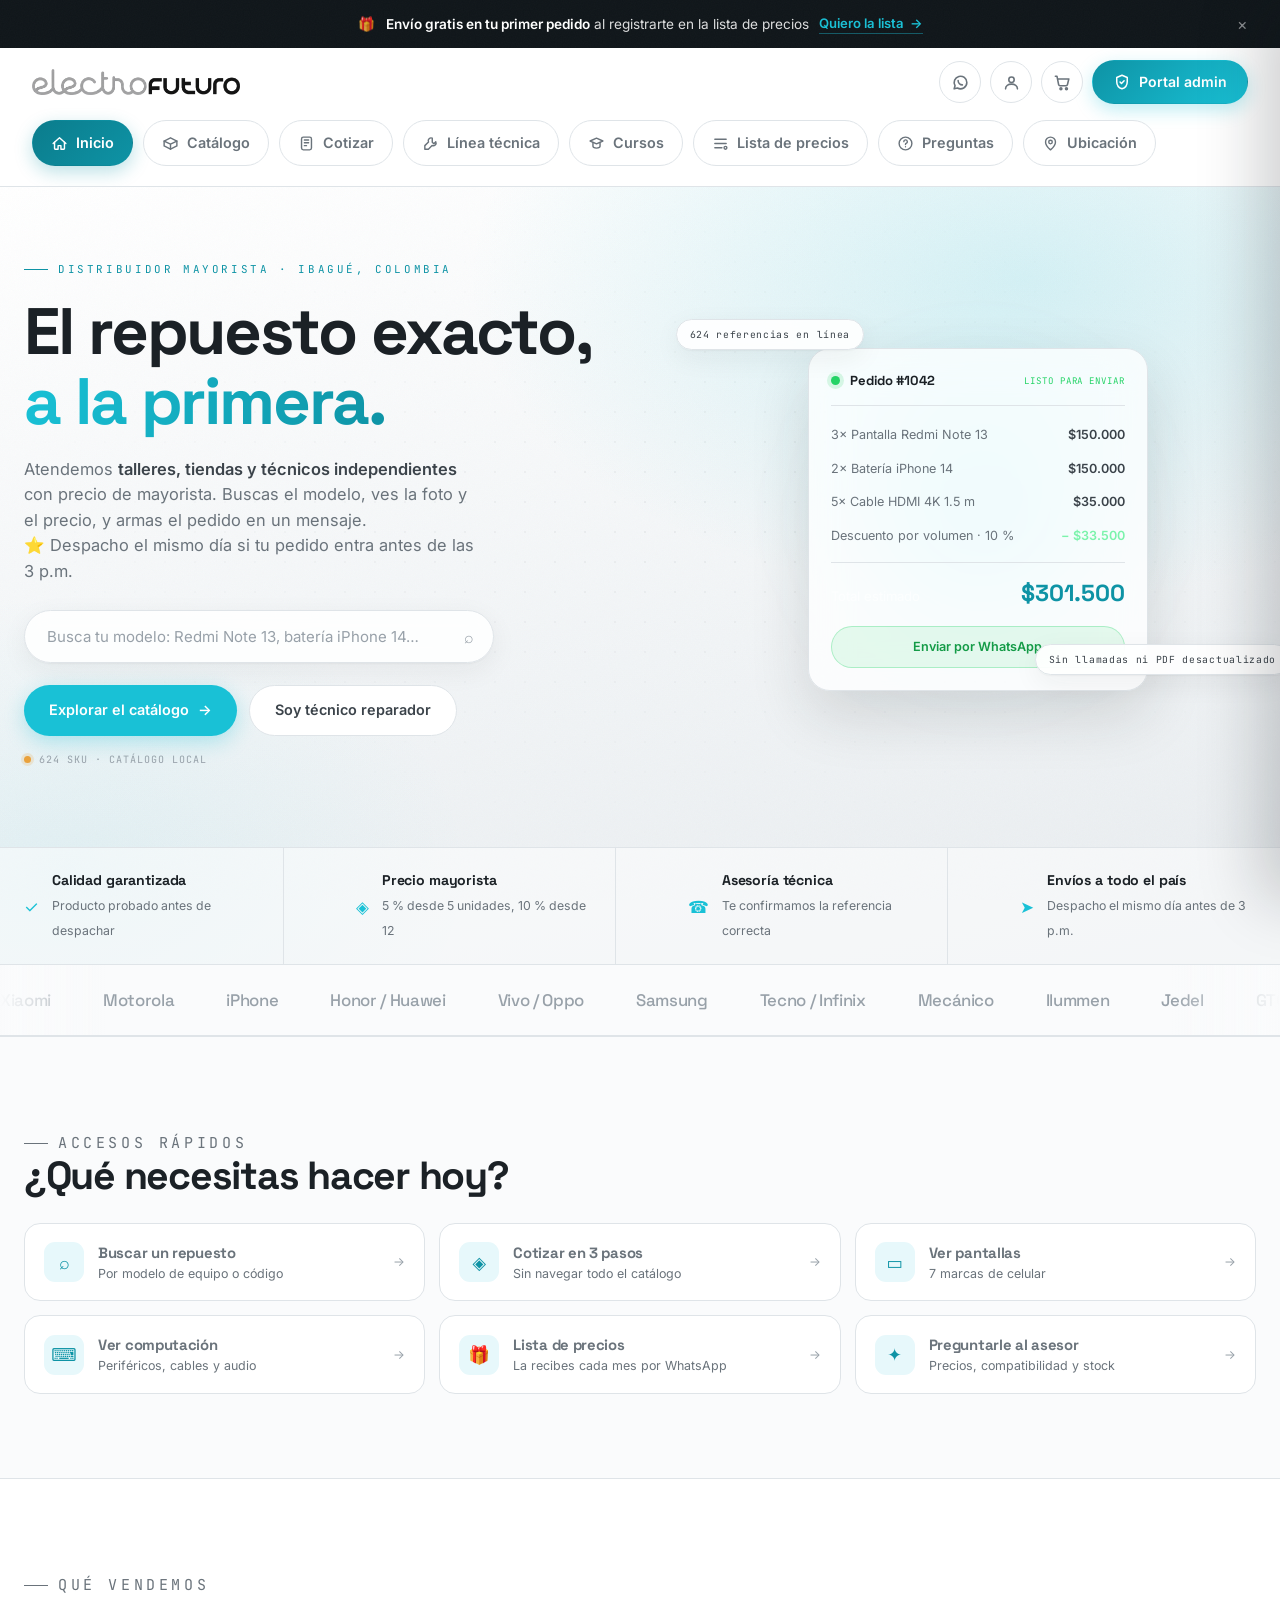
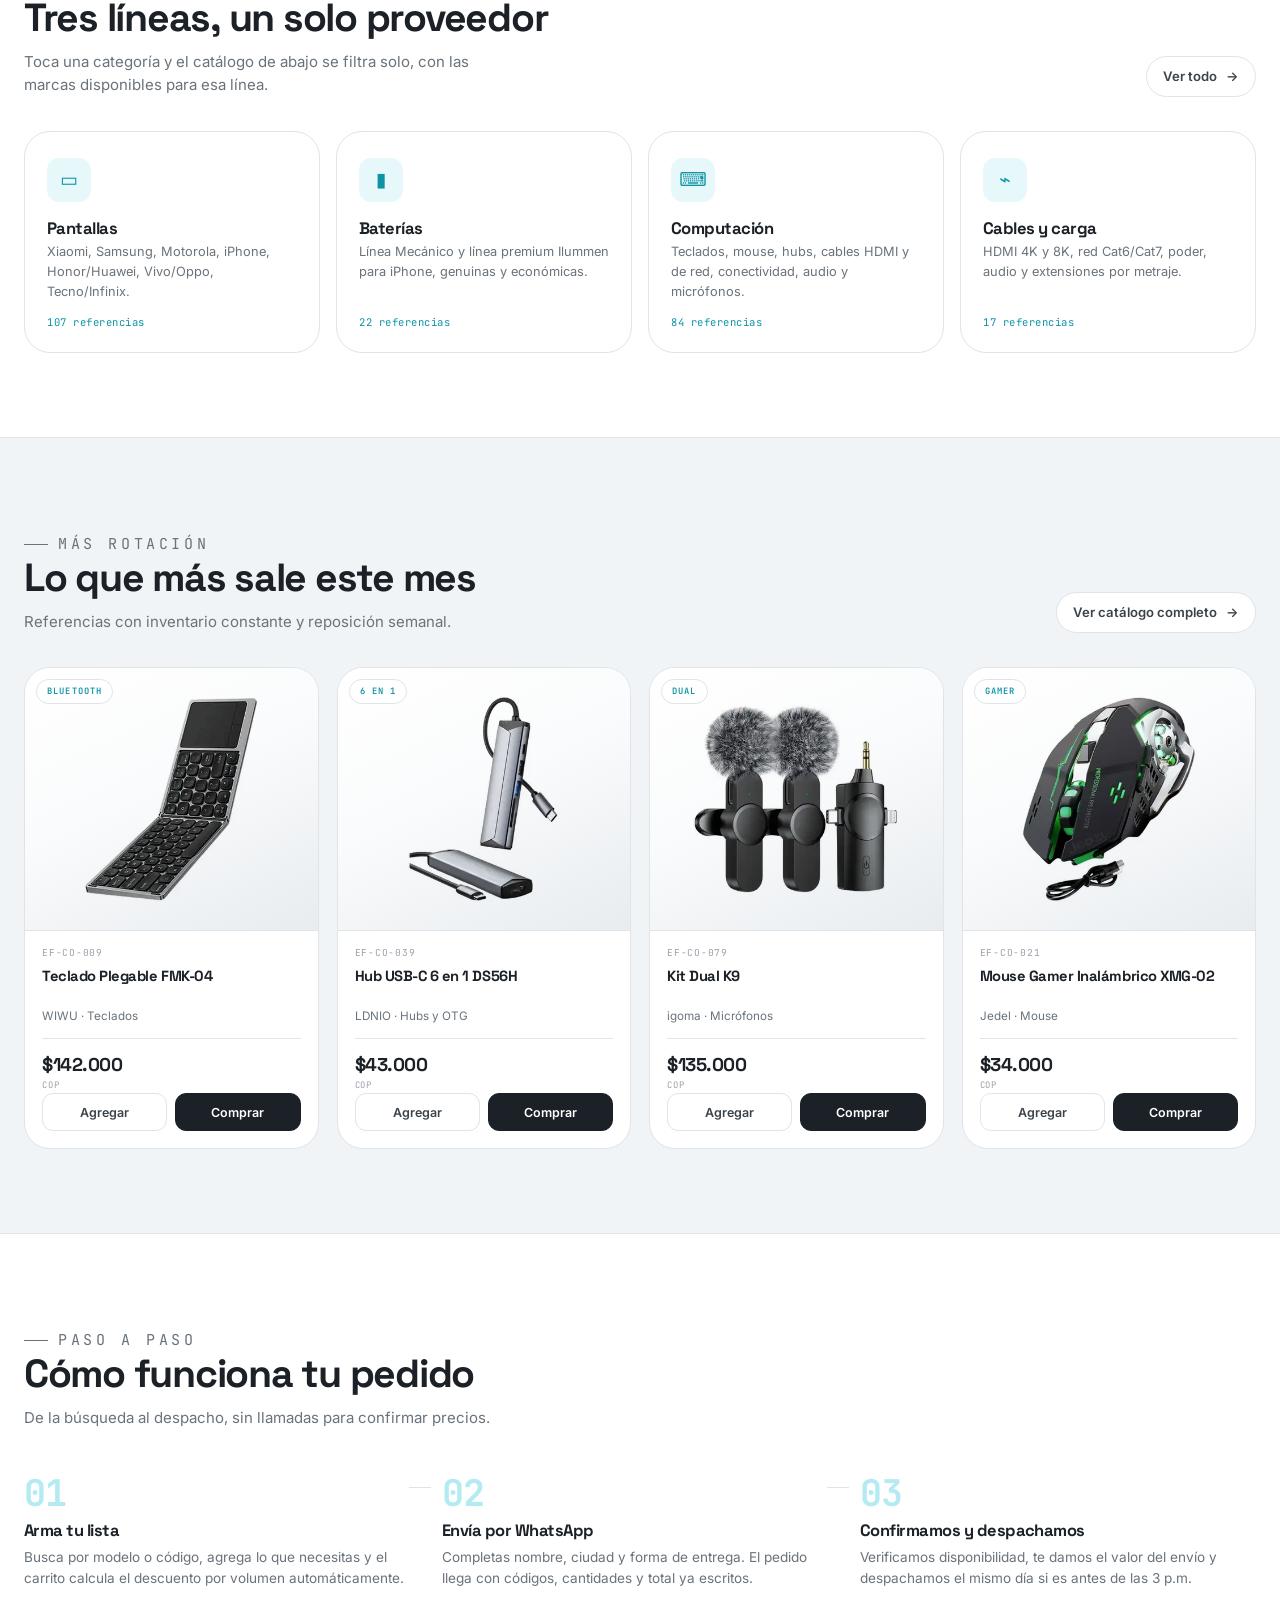
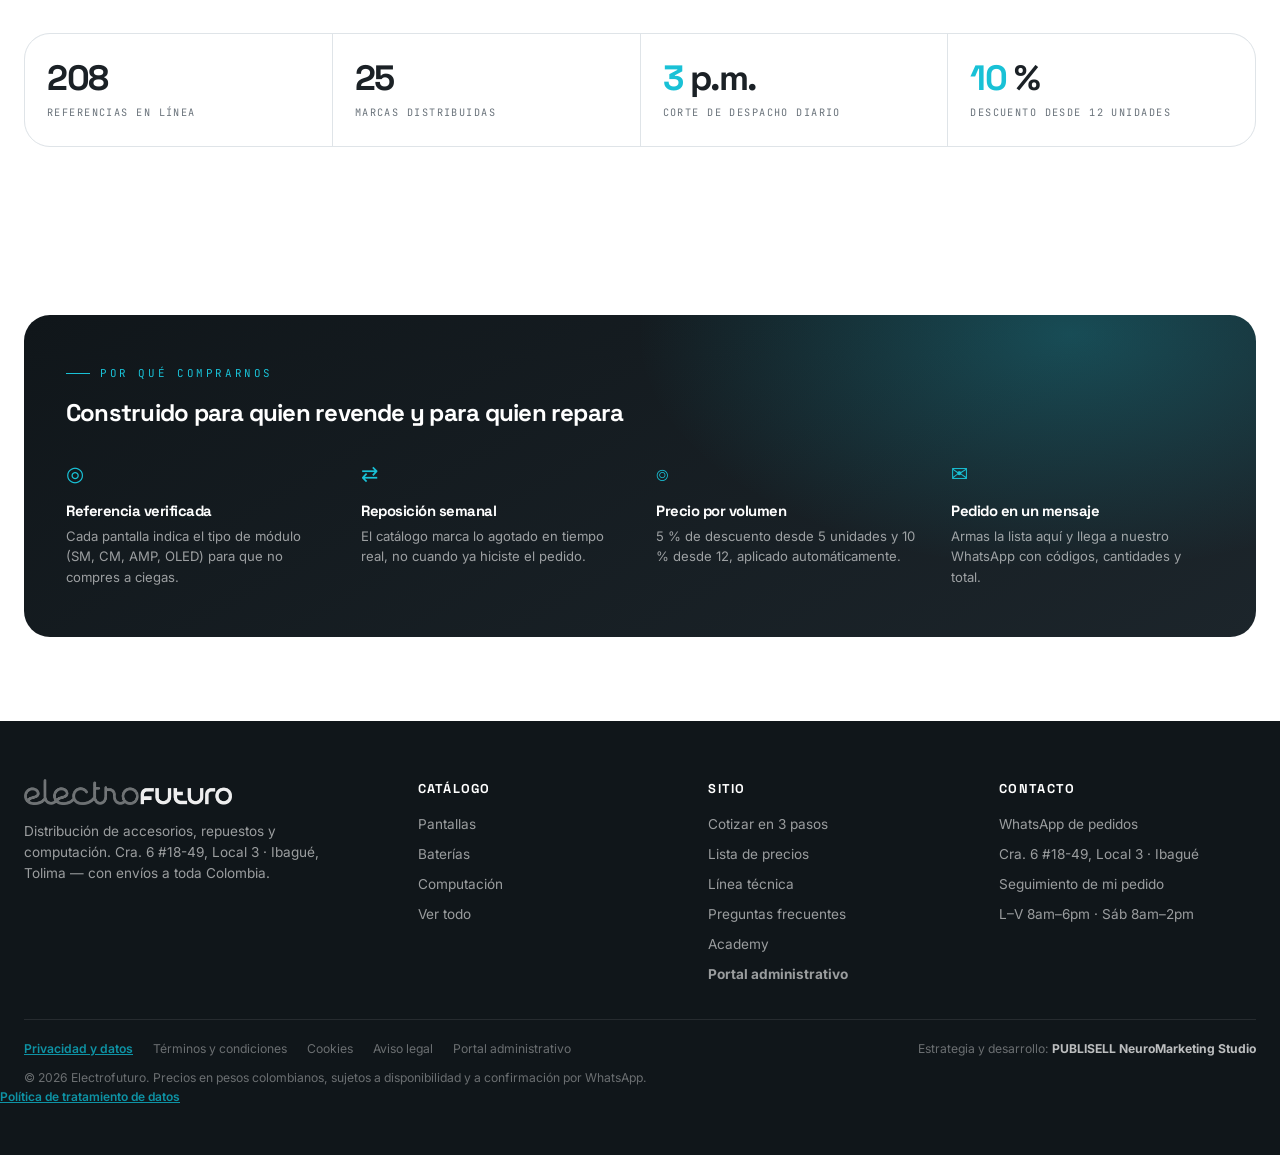
==== commit d1e07ce2: "Add files via upload" ====
--- a/index.html
+++ b/index.html
@@ -25,8 +25,21 @@
 .ef-tab{display:none}
 .ef-tab.ef-tab--activa{display:block}
 .ef-tab.ef-tab--activa .reveal{opacity:1!important;transform:none!important;transition:none!important}
-.ia-btn{opacity:1!important;pointer-events:auto!important;transform:none!important}
 /* Forzar que el botón del asesor siempre se vea */
+
+/* Chips circulares de categoría */
+.cats-chips{display:flex;gap:14px;padding:24px 0 8px;overflow-x:auto;-webkit-overflow-scrolling:touch;scrollbar-width:none}
+.cats-chips::-webkit-scrollbar{display:none}
+.cats-chip{display:flex;flex-direction:column;align-items:center;gap:6px;cursor:pointer;min-width:72px;padding:10px 8px;border:1.5px solid var(--linea,#e5e7eb);border-radius:16px;background:#fff;transition:.25s ease;flex:0 0 auto;text-align:center}
+.cats-chip:hover{border-color:var(--cian,#19C1D6);transform:translateY(-2px)}
+.cats-chip.activo{background:var(--cian,#19C1D6);border-color:var(--cian,#19C1D6);color:#fff;box-shadow:0 4px 16px rgba(25,193,214,.3)}
+.cats-chip .cc-ic{width:38px;height:38px;border-radius:12px;display:grid;place-items:center;background:rgba(25,193,214,.08);color:var(--cian-hondo,#0E93A5);transition:.25s}
+.cats-chip.activo .cc-ic{background:rgba(255,255,255,.2);color:#fff}
+.cats-chip .cc-nombre{font-size:.72rem;font-weight:600;line-height:1.2;white-space:nowrap}
+.cats-chip .cc-cuenta{font-size:.62rem;color:var(--gris,#6b7280)}
+.cats-chip.activo .cc-nombre,.cats-chip.activo .cc-cuenta{color:#fff}
+@media(max-width:680px){.cats-chips{gap:10px;padding:16px 0 4px}.cats-chip{min-width:64px;padding:8px 6px}.cats-chip .cc-ic{width:32px;height:32px}}
+
 .ia-btn{opacity:1!important;pointer-events:auto!important;transform:none!important}
 
 </style>
@@ -239,6 +252,11 @@
     </div>
   </div>
 </section>
+
+<!-- CHIPS DE CATEGORÍA -->
+<div class="wrap" style="padding-top:0">
+  <div class="cats-chips" id="cats-chips"></div>
+</div>
 <div class="wrap">
   <div class="catalogo-body">
     <aside class="filtros" id="filtros">
